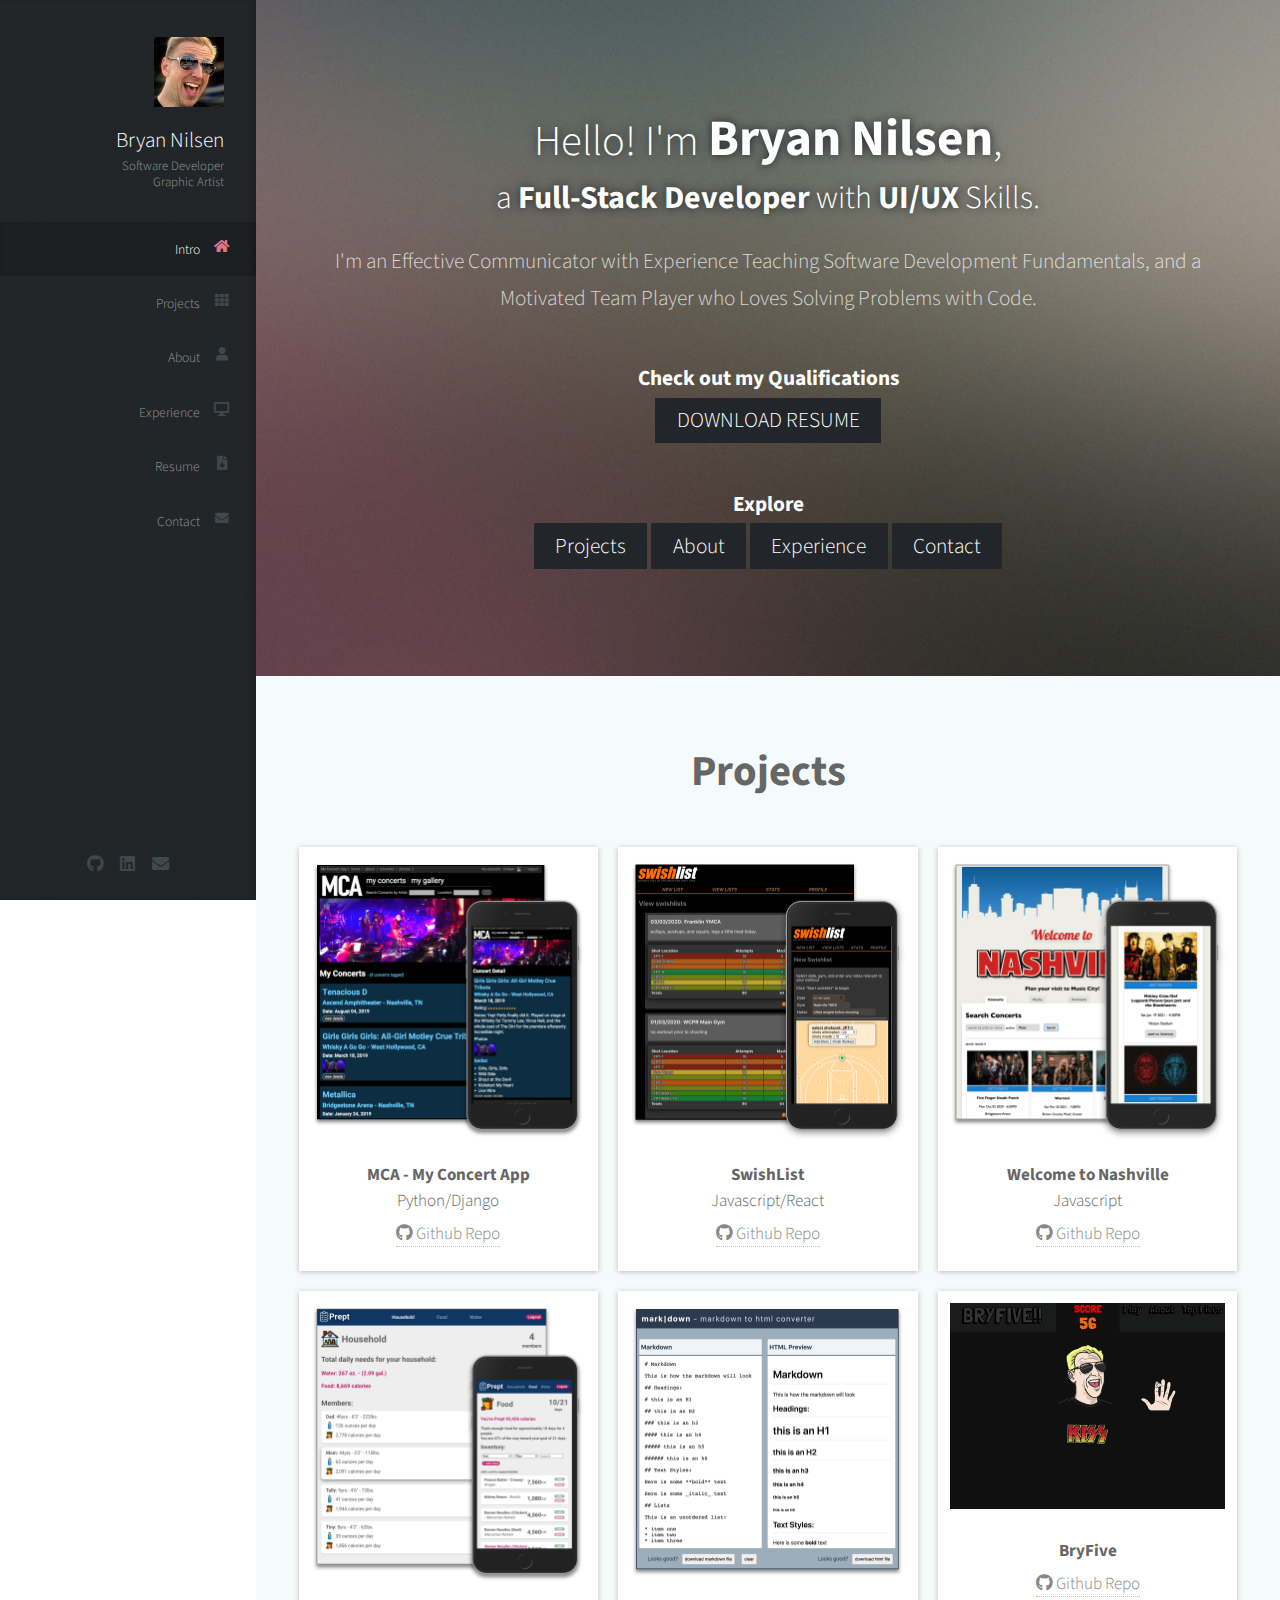
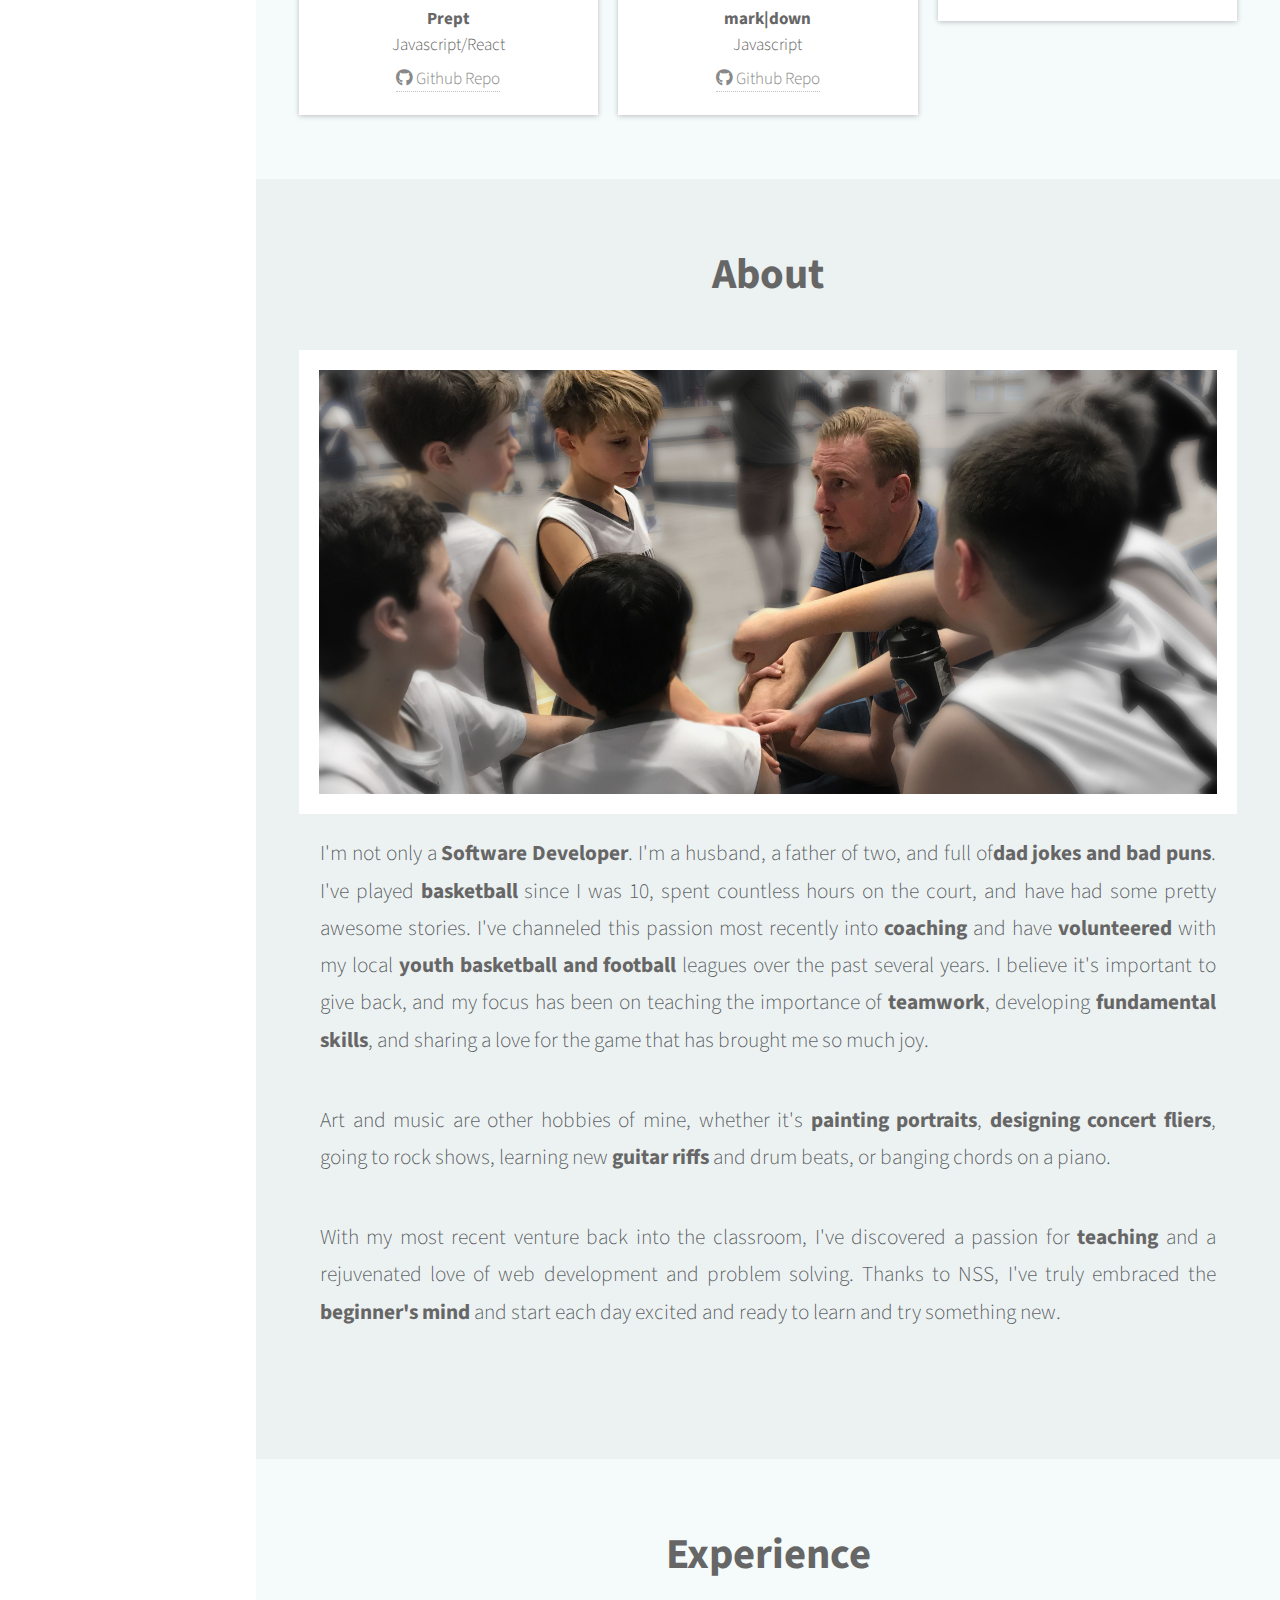
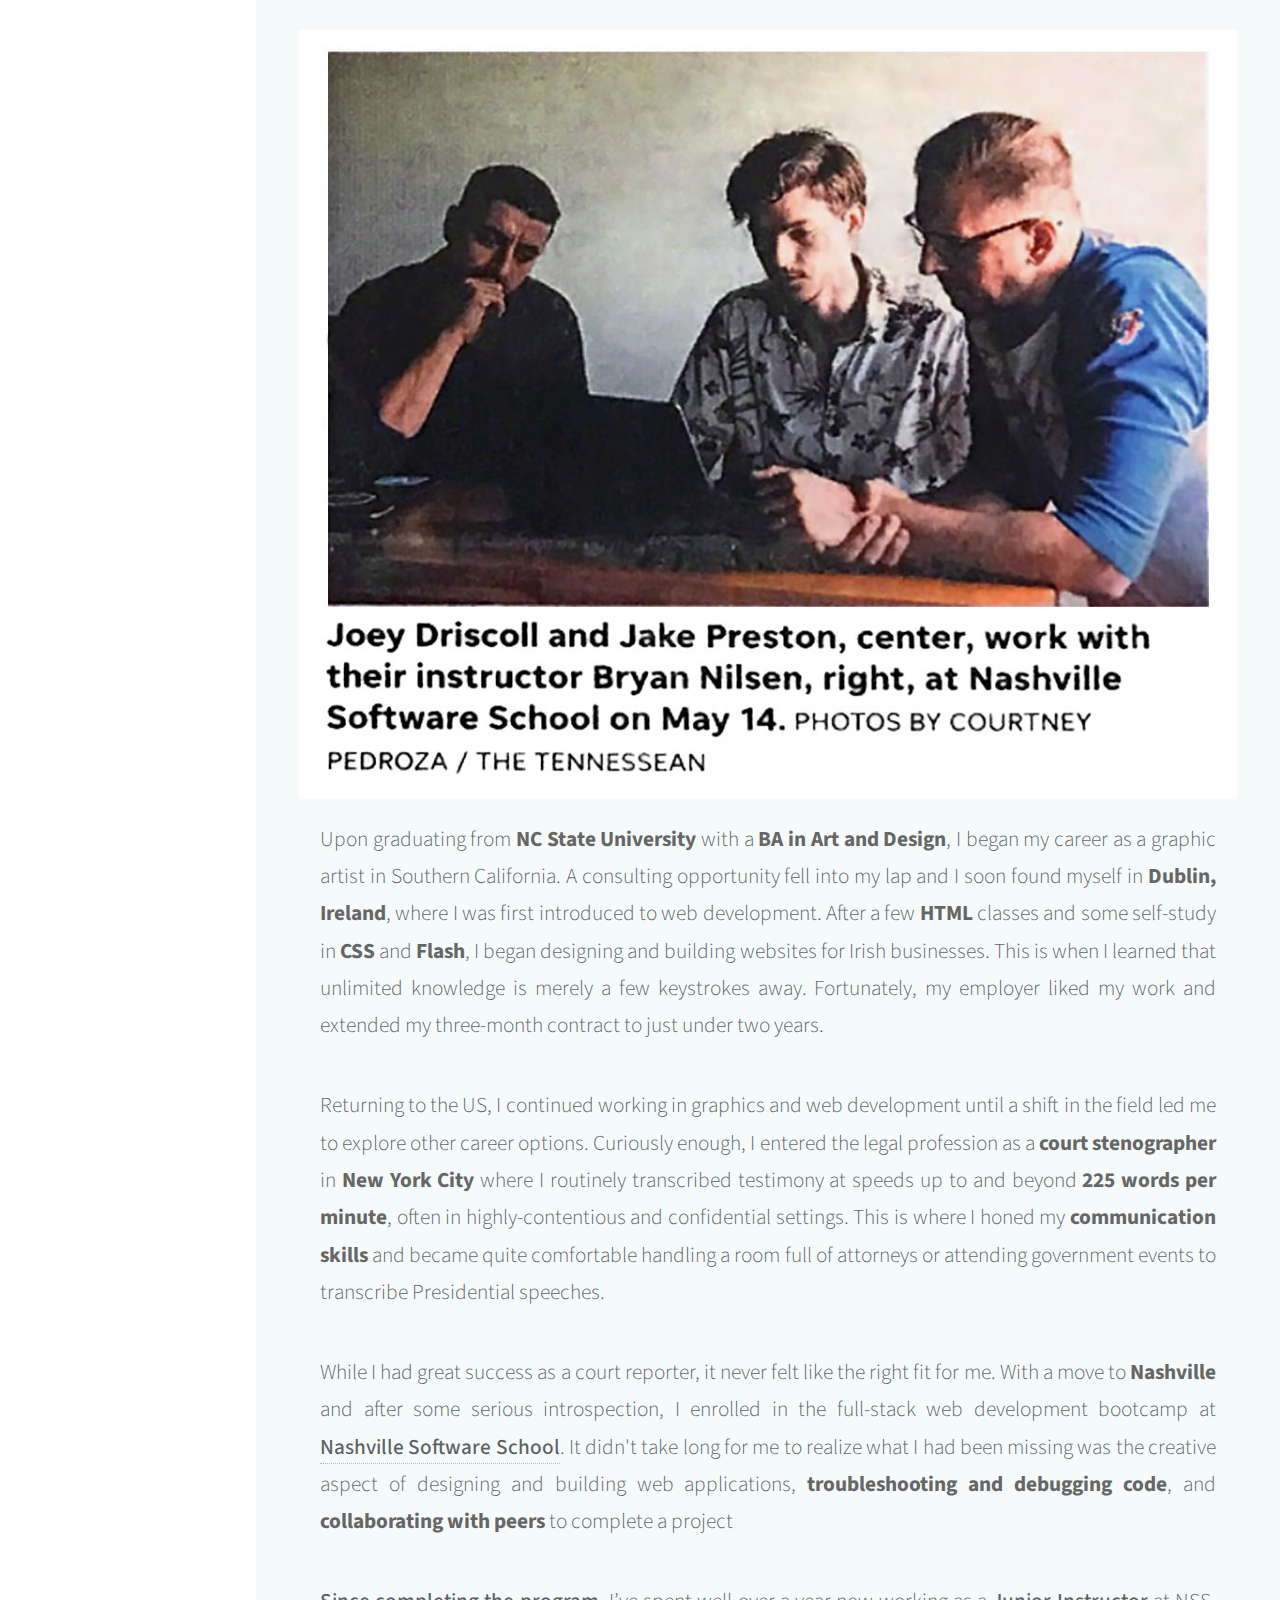
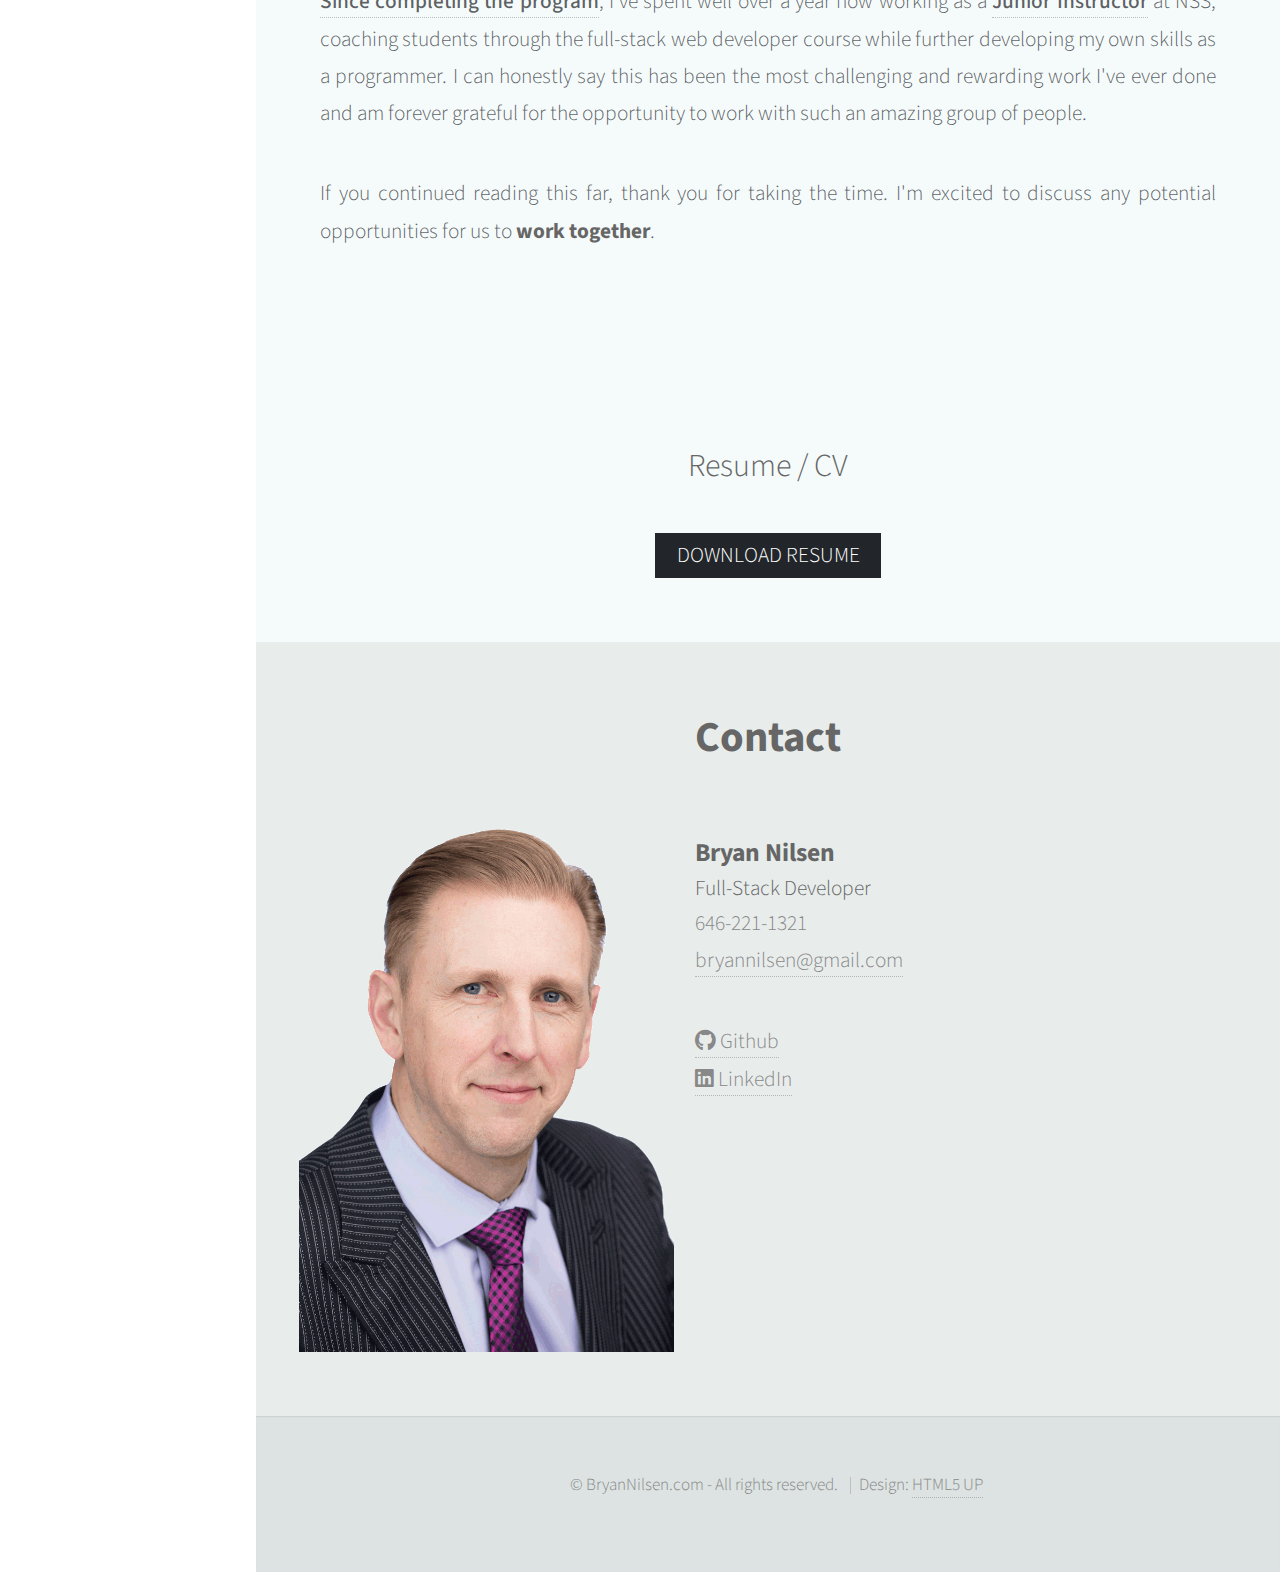
==== index.html @ fa3ce439 "updated resume file" ====
<!DOCTYPE html>
<html>

<head>
	<title>
		Bryan Nilsen - Full-Stack Software Developer with a love of UI/UX, a
		background in art and design, and kickass high-fiver based in Nashville,
		TN
	</title>
	<meta charset="utf-8" />
	<meta name="viewport" content="width=device-width, initial-scale=1, user-scalable=no" />
	<link rel="stylesheet" href="assets/css/main.css" />
</head>

<body class="is-preload">
	<!-- Header -->
	<div id="header">
		<div class="top">
			<!-- Logo -->
			<div id="logo">
				<span class="image avatar70"><img src="./images/bn-avatar.jpg" alt="Bryan Nilsen" /></span>
				<h1 id="title">Bryan Nilsen</h1>
				<p>
					Software Developer <br />
					Graphic Artist
			</div>

			<!-- Nav -->
			<nav id="nav">
				<ul>
					<li>
						<a href="#top" id="top-link"><span class="icon solid fa-home">Intro</span></a>
					</li>
					<li>
						<a href="#portfolio" id="portfolio-link"><span class="icon solid fa-th">Projects</span></a>
					</li>
					<li>
						<a href="#about" id="about-link"><span class="icon solid fa-user">About</span></a>
					</li>
					<li>
						<a href="#experience" id="experience-link"><span class="icon solid fa-desktop">Experience</span></a>
					</li>
					<li>
						<a href="#resume" id="
							resume-link"><span class="icon solid fa-file-download">Resume</span></a>
					</li>
					<li>
						<a href="#contact" id="contact-link"><span class="icon solid fa-envelope">Contact</span></a>
					</li>
				</ul>
			</nav>
		</div>

		<div class="bottom">
			<!-- Social Icons -->
			<ul class="icons">
				<!-- <li>
					<a href="#" rel="noopener noreferrer" target="_blank" class="icon brands fa-twitter"><span class="label">Twitter</span></a>
				</li> -->
				<li>
					<a href="https://github.com/BryanNilsen" rel="noopener noreferrer" target="_blank" class="icon brands fa-github"><span class="label">Github</span></a>
				</li>
				<li>
					<a href="https://www.linkedin.com/in/bryan-nilsen/" rel="noopener noreferrer" target="_blank" class="icon brands fa-linkedin"><span class="label">LinkedIn</span></a>
				</li>
				<li>
					<a href="mailto:hire.bryannilsen.com?subject=Message from BryanNilsen.com" class="icon solid fa-envelope"><span class="label">Email</span></a>
				</li>
			</ul>
		</div>
	</div>

	<!-- Main -->
	<div id="main">
		<!-- Intro -->
		<section id="top" class="one dark cover">
			<div class="container">
				<header>
					<h2>Hello! I'm <span class="name_bold">Bryan Nilsen</span>,</h2>
					<h3>a <strong>Full-Stack Developer</strong> with <strong>UI/UX</strong> Skills.</h3>
					<p>
						I'm an Effective Communicator with Experience Teaching Software Development Fundamentals, and a Motivated Team Player who Loves Solving Problems with Code.
					</p>
				</header>
				<p><strong>Check out my Qualifications</strong><br>
					<a href="images/Bryan_Nilsen_Resume_2020.pdf" target="_blank" rel="noopener noreferrer" class="button scrolly">DOWNLOAD RESUME</a>
				</p>
				<strong>Explore</strong>
				<div>
					<a href="#portfolio" class="button scrolly">Projects</a>
					<a href="#about" class="button scrolly">About</a>
					<a href="#experience" class="button scrolly">Experience</a>
					<a href="#contact" class="button scrolly">Contact</a>
				</div>
			</div>
		</section>

		<!-- Portfolio -->
		<section id="portfolio" class="two">
			<div class="container">
				<header>
					<h2><strong>Projects</strong></h2>
				</header>
				<!-- <p>
					Check out some of my recent projects. <br />
					I'd love to discuss with you about how I designed and built them.
				</p> -->

				<div class="row">
					<div class="col-4 col-12-mobile">
						<article class="item">
							<a href="https://github.com/BryanNilsen/MCA-MyConcertApp" class="image fit"><img src="./images/work-mca-white.jpg" alt="MCA - My Concert App" /></a>
							<header>
								<h3 class="name_bold">MCA - My Concert App</h3>
								<h6>Python/Django</h6>
								<a href="https://github.com/BryanNilsen/MCA-MyConcertApp" rel="noopener noreferrer" target="_blank" class="icon brands fa-github"> Github Repo</a>
							</header>
						</article>
						<article class="item">
							<a href="https://github.com/BryanNilsen/Prept" rel="noopener noreferrer" target="_blank" class="image fit"><img src="./images/work-prept-white.jpg" alt="Prept - Food and Water Prepping App" /></a>
							<header>
								<h3 class="name_bold">Prept</h3>
								<h6>Javascript/React</h6>
								<a href="https://github.com/BryanNilsen/Prept" rel="noopener noreferrer" target="_blank" class="icon brands fa-github"> Github Repo</a>
							</header>
						</article>
					</div>
					<div class="col-4 col-12-mobile">
						<article class="item">
							<a href="https://swishlist-demo.herokuapp.com/" rel="noopener noreferrer" target="_blank" class="image fit"><img src="./images/work-swishlist-white.jpg" alt="SwishList" /></a>
							<header>
								<h3 class="name_bold">SwishList</h3>
								<h6>Javascript/React</h6>
								<a href="https://github.com/BryanNilsen/SWISHLIST-NSS-Capstone" rel="noopener noreferrer" target="_blank" class="icon brands fa-github"> Github
									Repo</a>

							</header>
						</article>
						<article class="item">
							<a href="https://github.com/BryanNilsen/MarkdownConverter" rel="noopener noreferrer" target="_blank" class="image fit"><img src="./images/work-markdown-white.jpg" alt="MarkDown - Markdown to HTML Converter" /></a>
							<header>
								<h3 class="name_bold">mark|down</h3>
								<h6>Javascript</h6>
								<a href="https://github.com/BryanNilsen/MarkdownConverter" rel="noopener noreferrer" target="_blank" class="icon brands fa-github"> Github Repo</a>
							</header>
						</article>
					</div>
					<div class="col-4 col-12-mobile">
						<article class="item">
							<a href="https://github.com/BryanNilsen/Welcome-To-Nashville-Solo" rel="noopener noreferrer" target="_blank" class="image fit"><img src="./images/work-w2nash-white.jpg" alt="Welcome to Nashville" /></a>
							<header>
								<h3 class="name_bold">Welcome to Nashville</h3>
								<h6>Javascript</h6>
								<a href="https://github.com/BryanNilsen/Welcome-To-Nashville-Solo" rel="noopener noreferrer" target="_blank" class="icon brands fa-github"> Github
									Repo</a>
							</header>
						</article>
						<article class="item">
							<a href="https://bryfive.com/" rel="noopener no referrer" target="_blank" class="image fit"><img src="./images/bryfive.gif" alt="BryFive" style="border: 0.6em solid white;" /></a>
							<header>
								<h3 class="name_bold">BryFive</h3>
								<a href="https://github.com/BryanNilsen/BryFive" rel="noopener noreferrer" target="_blank" class="icon brands fa-github"> Github Repo</a>
							</header>
						</article>
					</div>
				</div>
			</div>
		</section>

		<!-- About Me -->
		<section id="about" class="three">
			<div class="container">
				<header>
					<h2><strong>About</strong></h2>
				</header>
				<img src="images/coaching-banner.jpg" class="image fit" alt="Coaching" style="border: 20px solid white" />

				<div class="copy">
					<p>
						I'm not only a <strong>Software Developer</strong>. I'm a husband, a father of two, and full of<strong>dad jokes and bad puns</strong>. I've played <strong>basketball</strong> since I was 10, spent countless hours on the court, and have had some pretty awesome stories. I've channeled this passion most recently into <strong>coaching</strong> and have <strong>volunteered</strong> with my local <strong>youth basketball and football</strong> leagues over the past several years. I believe it's important to give back, and my focus has been on teaching the importance of <strong>teamwork</strong>, developing <strong>fundamental skills</strong>, and sharing a love for the game that has brought me so much joy.
					</p>
					<p>
						Art and music are other hobbies of mine, whether it's <strong>painting portraits</strong>, <strong>designing concert fliers</strong>, going to rock shows, learning new <strong>guitar riffs</strong> and drum beats, or banging chords on a piano.
					</p>
					<p>
						With my most recent venture back into the classroom, I've discovered a passion for <strong>teaching</strong> and a rejuvenated love of web development and problem solving. Thanks to NSS, I've truly embraced the <strong>beginner's mind</strong> and start each day excited and ready to learn and try something new.
					</p>
				</div>
			</div>
		</section>

		<!-- Experience -->
		<section id="experience" class="two">
			<div class="container">
				<header>
					<h2><strong>Experience</strong></h2>
				</header>
				<img src="images/nss-tennessean-cover.jpg" class="image fit" alt="Teaching at NSS" />
				<div class="copy">
					<p>
						Upon graduating from <strong>NC State University</strong> with a <strong>BA in Art and Design</strong>, I began my career as a graphic artist in Southern California. A consulting opportunity fell into my lap and I soon found myself in <strong>Dublin, Ireland</strong>, where I was first introduced to web development. After a few <strong>HTML</strong> classes and some self-study in <strong>CSS</strong> and <strong>Flash</strong>, I began designing and building websites for Irish businesses. This is when I learned that unlimited knowledge is merely a few keystrokes away. Fortunately, my employer liked my work and extended my three-month contract to just under two years.
					</p>
					<p>
						Returning to the US, I continued working in graphics and web development until a shift in the field led me to explore other career options. Curiously enough, I entered the legal profession as a <strong>court stenographer</strong> in <strong>New York City</strong> where I routinely transcribed testimony at speeds up to and beyond <strong>225 words per minute</strong>, often in highly-contentious and confidential settings. This is where I honed my <strong>communication skills</strong> and became quite comfortable handling a room full of attorneys or attending government events to transcribe Presidential speeches.
					</p>
					<p>
						While I had great success as a court reporter, it never felt like the right fit for me. With a move to <strong>Nashville</strong> and after some serious introspection, I enrolled in the full-stack web development bootcamp at <a class="f-500" href="http://nashvillesoftwareschool.com/" rel="noopener noreferrer">Nashville Software School</a>. It didn't take long for me to realize what I had been missing was the creative aspect of designing and building web applications, <strong>troubleshooting and debugging code</strong>, and <strong>collaborating with peers</strong> to complete a project</p>
					<p>
						<a class="f-500" href="https://learn.nashvillesoftwareschool.com/blog/2019/05/09/court-reporter-transitions-back-to-web-development" rel="noopener noreferrer">Since completing the program</a>, I’ve spent well over a year now working as a <a class="f-500" href="https://www.stevebrownlee.com/junior-instructors-the-untold-story/" rel="noopener noreferrer">Junior Instructor</a> at NSS, coaching students through the full-stack web developer course while further developing my own skills as a programmer. I can honestly say this has been the most challenging and rewarding work I've ever done and am forever grateful for the opportunity to work with such an amazing group of people.
					</p>
					<p>
						If you continued reading this far, thank you for taking the time. I'm excited to discuss any potential opportunities for us to <strong>work together</strong>.
					</p>
				</div>
		</section>


		<!-- Resume -->
		<section id="resume" class="two">
			<div class="container">
				<header>
					<h3>Resume / CV</h3>
				</header>
				<a href="images/Bryan-Nilsen-Software-Developer.pdf" target="_blank" rel="noopener noreferrer" class="button scrolly">DOWNLOAD RESUME</a>
		</section>


		<!-- Contact -->
		<section id="contact" class="four">
			<div class="container">
				<header>
					<h2><strong>Contact</strong></h2>
				</header>
				<div class="contact_parent">
					<div class="contact_image">
						<img src="images/BNilsen-headshot.gif" class="image fit" alt="Teaching at NSS" />
					</div>
					<div class="contact_details">
						<h1 class="name_bold">Bryan Nilsen</h1>
						<h1>Full-Stack Developer</h1>
						<p>
							646-221-1321
							<br />
							<a href="mailto:hire.bryannilsen.com?subject=Message from BryanNilsen.com"> bryannilsen@gmail.com</a>
						<p>
							<a href="https://github.com/BryanNilsen" class="icon brands fa-github"><span class="label">Github</span> Github</a>
							<br />
							<a href="https://www.linkedin.com/in/bryan-nilsen/" class="icon brands fa-linkedin" rel="noopener noreferrer" target="_blank"><span class="label">LinkedIn</span> LinkedIn</a>
						</p>
						</p>
					</div>
				</div>
				<!-- BEGIN CONTACT FORM - using FORMSPREE -->
				<!-- <h3>Drop Me a Line</h3>
				<form method="POST" action="https://formspree.io/xqkyyvdd">
					<div class="row">
						<div class="col-6 col-12-mobile">
							<input type="text" name="name" placeholder="Name" />
						</div>
						<div class="col-6 col-12-mobile">
							<input type="email" name="_replyto" placeholder="Email" />
						</div>
						<div class="col-12">
							<textarea name="message" placeholder="Message"></textarea>
						</div>
						<div class="col-12">
							<input type="submit" value="Send Message" />
						</div>
					</div>
				</form> -->
				<!-- END CONTACT FORM -->

			</div>
		</section>
	</div>


	<!-- Footer -->
	<div id="footer">
		<!-- Copyright -->
		<ul class="copyright">
			<li>&copy; BryanNilsen.com - All rights reserved.</li>
			<li>Design: <a href="http://html5up.net">HTML5 UP</a></li>
		</ul>
	</div>

	<!-- Scripts -->
	<script src="assets/js/jquery.min.js"></script>
	<script src="assets/js/jquery.scrolly.min.js"></script>
	<script src="assets/js/jquery.scrollex.min.js"></script>
	<script src="assets/js/browser.min.js"></script>
	<script src="assets/js/breakpoints.min.js"></script>
	<script src="assets/js/util.js"></script>
	<script src="assets/js/main.js"></script>
</body>

</html>
---- assets/css/main.css ----
@import url("fontawesome-all.min.css");
@import url("https://fonts.googleapis.com/css?family=Source+Sans+Pro:300,300italic,400,600");

/*
	Prologue by HTML5 UP
	html5up.net | @ajlkn
	Free for personal and commercial use under the CCA 3.0 license (html5up.net/license)
*/

html,
body,
div,
span,
applet,
object,
iframe,
h1,
h2,
h3,
h4,
h5,
h6,
p,
blockquote,
pre,
a,
abbr,
acronym,
address,
big,
cite,
code,
del,
dfn,
em,
img,
ins,
kbd,
q,
s,
samp,
small,
strike,
strong,
sub,
sup,
tt,
var,
b,
u,
i,
center,
dl,
dt,
dd,
ol,
ul,
li,
fieldset,
form,
label,
legend,
table,
caption,
tbody,
tfoot,
thead,
tr,
th,
td,
article,
aside,
canvas,
details,
embed,
figure,
figcaption,
footer,
header,
hgroup,
menu,
nav,
output,
ruby,
section,
summary,
time,
mark,
audio,
video {
  margin: 0;
  padding: 0;
  border: 0;
  font-size: 100%;
  font: inherit;
  vertical-align: baseline;
}

article,
aside,
details,
figcaption,
figure,
footer,
header,
hgroup,
menu,
nav,
section {
  display: block;
}

body {
  line-height: 1;
}

ol,
ul {
  list-style: none;
}

blockquote,
q {
  quotes: none;
}

blockquote:before,
blockquote:after,
q:before,
q:after {
  content: "";
  content: none;
}

table {
  border-collapse: collapse;
  border-spacing: 0;
}

body {
  -webkit-text-size-adjust: none;
}

mark {
  background-color: transparent;
  color: inherit;
}

input::-moz-focus-inner {
  border: 0;
  padding: 0;
}

input,
select,
textarea {
  -moz-appearance: none;
  -webkit-appearance: none;
  -ms-appearance: none;
  appearance: none;
}

/* Basic */

html {
  box-sizing: border-box;
}

*,
*:before,
*:after {
  box-sizing: inherit;
}

body {
  background: #fff;
  font-family: "Source Sans Pro", sans-serif;
  font-size: 19pt;
  font-weight: 300;
  line-height: 1.75em;
  color: #888;
}

body.is-preload *,
body.is-preload *:before,
body.is-preload *:after {
  -moz-animation: none !important;
  -webkit-animation: none !important;
  -ms-animation: none !important;
  animation: none !important;
  -moz-transition: none !important;
  -webkit-transition: none !important;
  -ms-transition: none !important;
  transition: none !important;
}

input,
textarea,
select {
  font-family: "Source Sans Pro", sans-serif;
  font-size: 19pt;
  font-weight: 300;
  line-height: 1.75em;
  color: #888;
}

.name_bold {
  font-weight: bold;
  font-size: larger;
}

.contact_parent {
  width: 100%;
  display: flex;
}
.contact_details {
  text-align: left;
  width: 60%;
  padding: 1em;
}
.contact_image {
  width: 40%;
}

h1,
h2,
h3,
h4,
h5,
h6 {
  /* font-weight: 600; */
  color: #666;
  line-height: 1.5em;
}

h1 a,
h2 a,
h3 a,
h4 a,
h5 a,
h6 a {
  color: inherit;
  text-decoration: none;
}

h1 a strong,
h2 a strong,
h3 a strong,
h4 a strong,
h5 a strong,
h6 a strong {
  color: #333;
}

h2 {
  font-size: 2em;
  /* letter-spacing: -1px; */
}

h2.alt {
  color: #888;
}

h2.alt strong {
  color: #666;
}

h3 {
  font-size: 1.5em;
}

header {
  margin: 0 0 2em 0;
}

header > p {
  margin: 1em 0 0 0;
}

footer {
  margin: 2em 0 0 0;
}

strong,
b {
  font-weight: bold;
  color: #666;
}

em,
i {
  font-style: italic;
}

a {
  text-decoration: none;
  color: inherit;
  border-bottom: dotted 1px rgba(128, 128, 128, 0.5);
  -moz-transition: color 0.35s ease-in-out,
    border-bottom-color 0.35s ease-in-out;
  -webkit-transition: color 0.35s ease-in-out,
    border-bottom-color 0.35s ease-in-out;
  -ms-transition: color 0.35s ease-in-out, border-bottom-color 0.35s ease-in-out;
  transition: color 0.35s ease-in-out, border-bottom-color 0.35s ease-in-out;
  outline: 0;
}

a:hover {
  color: #e27689;
  border-bottom-color: rgba(255, 255, 255, 0);
}

sub {
  position: relative;
  top: 0.5em;
  font-size: 0.8em;
}

sup {
  position: relative;
  top: -0.5em;
  font-size: 0.8em;
}

hr {
  border: 0;
  border-top: solid 1px #ddd;
}

blockquote {
  border-left: solid 0.5em #ddd;
  padding: 1em 0 1em 2em;
  font-style: italic;
}

p,
ul,
ol,
dl,
table {
  margin-bottom: 2em;
}

br.clear {
  clear: both;
}

/* Container */

.container {
  margin: 0 auto;
  max-width: 100%;
  width: 1400px;
}

@media screen and (min-width: 961px) and (max-width: 1880px) {
  .container {
    width: 1200px;
  }
}

@media screen and (min-width: 961px) and (max-width: 1620px) {
  .container {
    width: 960px;
  }
}

@media screen and (min-width: 961px) and (max-width: 1320px) {
  .container {
    width: 100%;
  }
}

@media screen and (max-width: 960px) {
  .container {
    width: 100%;
  }
}

@media screen and (max-width: 736px) {
  .container {
    width: 100%;
  }
}

/* Row */

.row {
  display: flex;
  flex-wrap: wrap;
  box-sizing: border-box;
  align-items: stretch;
}

.row > * {
  box-sizing: border-box;
}

.row.gtr-uniform > * > :last-child {
  margin-bottom: 0;
}

.row.aln-left {
  justify-content: flex-start;
}

.row.aln-center {
  justify-content: center;
}

.row.aln-right {
  justify-content: flex-end;
}

.row.aln-top {
  align-items: flex-start;
}

.row.aln-middle {
  align-items: center;
}

.row.aln-bottom {
  align-items: flex-end;
}

.row > .imp {
  order: -1;
}

.row > .col-1 {
  width: 8.33333%;
}

.row > .off-1 {
  margin-left: 8.33333%;
}

.row > .col-2 {
  width: 16.66667%;
}

.row > .off-2 {
  margin-left: 16.66667%;
}

.row > .col-3 {
  width: 25%;
}

.row > .off-3 {
  margin-left: 25%;
}

.row > .col-4 {
  width: 33.33333%;
}

.row > .off-4 {
  margin-left: 33.33333%;
}

.row > .col-5 {
  width: 41.66667%;
}

.row > .off-5 {
  margin-left: 41.66667%;
}

.row > .col-6 {
  width: 50%;
}

.row > .off-6 {
  margin-left: 50%;
}

.row > .col-7 {
  width: 58.33333%;
}

.row > .off-7 {
  margin-left: 58.33333%;
}

.row > .col-8 {
  width: 66.66667%;
}

.row > .off-8 {
  margin-left: 66.66667%;
}

.row > .col-9 {
  width: 75%;
}

.row > .off-9 {
  margin-left: 75%;
}

.row > .col-10 {
  width: 83.33333%;
}

.row > .off-10 {
  margin-left: 83.33333%;
}

.row > .col-11 {
  width: 91.66667%;
}

.row > .off-11 {
  margin-left: 91.66667%;
}

.row > .col-12 {
  width: 100%;
}

.row > .off-12 {
  margin-left: 100%;
}

.row.gtr-0 {
  margin-top: 0px;
  margin-left: 0px;
}

.row.gtr-0 > * {
  padding: 0px 0 0 0px;
}

.row.gtr-0.gtr-uniform {
  margin-top: 0px;
}

.row.gtr-0.gtr-uniform > * {
  padding-top: 0px;
}

.row.gtr-25 {
  margin-top: -10px;
  margin-left: -10px;
}

.row.gtr-25 > * {
  padding: 10px 0 0 10px;
}

.row.gtr-25.gtr-uniform {
  margin-top: -10px;
}

.row.gtr-25.gtr-uniform > * {
  padding-top: 10px;
}

.row.gtr-50 {
  margin-top: -20px;
  margin-left: -20px;
}

.row.gtr-50 > * {
  padding: 20px 0 0 20px;
}

.row.gtr-50.gtr-uniform {
  margin-top: -20px;
}

.row.gtr-50.gtr-uniform > * {
  padding-top: 20px;
}

.row {
  margin-top: -40px;
  margin-left: -40px;
}

.row > * {
  padding: 40px 0 0 40px;
}

.row.gtr-uniform {
  margin-top: -40px;
}

.row.gtr-uniform > * {
  padding-top: 40px;
}

.row.gtr-150 {
  margin-top: -60px;
  margin-left: -60px;
}

.row.gtr-150 > * {
  padding: 60px 0 0 60px;
}

.row.gtr-150.gtr-uniform {
  margin-top: -60px;
}

.row.gtr-150.gtr-uniform > * {
  padding-top: 60px;
}

.row.gtr-200 {
  margin-top: -80px;
  margin-left: -80px;
}

.row.gtr-200 > * {
  padding: 80px 0 0 80px;
}

.row.gtr-200.gtr-uniform {
  margin-top: -80px;
}

.row.gtr-200.gtr-uniform > * {
  padding-top: 80px;
}

@media screen and (min-width: 961px) and (max-width: 1880px) {
  .row {
    display: flex;
    flex-wrap: wrap;
    box-sizing: border-box;
    align-items: stretch;
  }

  .row > * {
    box-sizing: border-box;
  }

  .row.gtr-uniform > * > :last-child {
    margin-bottom: 0;
  }

  .row.aln-left {
    justify-content: flex-start;
  }

  .row.aln-center {
    justify-content: center;
  }

  .row.aln-right {
    justify-content: flex-end;
  }

  .row.aln-top {
    align-items: flex-start;
  }

  .row.aln-middle {
    align-items: center;
  }

  .row.aln-bottom {
    align-items: flex-end;
  }

  .row > .imp-wide {
    order: -1;
  }

  .row > .col-1-wide {
    width: 8.33333%;
  }

  .row > .off-1-wide {
    margin-left: 8.33333%;
  }

  .row > .col-2-wide {
    width: 16.66667%;
  }

  .row > .off-2-wide {
    margin-left: 16.66667%;
  }

  .row > .col-3-wide {
    width: 25%;
  }

  .row > .off-3-wide {
    margin-left: 25%;
  }

  .row > .col-4-wide {
    width: 33.33333%;
  }

  .row > .off-4-wide {
    margin-left: 33.33333%;
  }

  .row > .col-5-wide {
    width: 41.66667%;
  }

  .row > .off-5-wide {
    margin-left: 41.66667%;
  }

  .row > .col-6-wide {
    width: 50%;
  }

  .row > .off-6-wide {
    margin-left: 50%;
  }

  .row > .col-7-wide {
    width: 58.33333%;
  }

  .row > .off-7-wide {
    margin-left: 58.33333%;
  }

  .row > .col-8-wide {
    width: 66.66667%;
  }

  .row > .off-8-wide {
    margin-left: 66.66667%;
  }

  .row > .col-9-wide {
    width: 75%;
  }

  .row > .off-9-wide {
    margin-left: 75%;
  }

  .row > .col-10-wide {
    width: 83.33333%;
  }

  .row > .off-10-wide {
    margin-left: 83.33333%;
  }

  .row > .col-11-wide {
    width: 91.66667%;
  }

  .row > .off-11-wide {
    margin-left: 91.66667%;
  }

  .row > .col-12-wide {
    width: 100%;
  }

  .row > .off-12-wide {
    margin-left: 100%;
  }

  .row.gtr-0 {
    margin-top: 0px;
    margin-left: 0px;
  }

  .row.gtr-0 > * {
    padding: 0px 0 0 0px;
  }

  .row.gtr-0.gtr-uniform {
    margin-top: 0px;
  }

  .row.gtr-0.gtr-uniform > * {
    padding-top: 0px;
  }

  .row.gtr-25 {
    margin-top: -10px;
    margin-left: -10px;
  }

  .row.gtr-25 > * {
    padding: 10px 0 0 10px;
  }

  .row.gtr-25.gtr-uniform {
    margin-top: -10px;
  }

  .row.gtr-25.gtr-uniform > * {
    padding-top: 10px;
  }

  .row.gtr-50 {
    margin-top: -20px;
    margin-left: -20px;
  }

  .row.gtr-50 > * {
    padding: 20px 0 0 20px;
  }

  .row.gtr-50.gtr-uniform {
    margin-top: -20px;
  }

  .row.gtr-50.gtr-uniform > * {
    padding-top: 20px;
  }

  .row {
    margin-top: -40px;
    margin-left: -40px;
  }

  .row > * {
    padding: 40px 0 0 40px;
  }

  .row.gtr-uniform {
    margin-top: -40px;
  }

  .row.gtr-uniform > * {
    padding-top: 40px;
  }

  .row.gtr-150 {
    margin-top: -60px;
    margin-left: -60px;
  }

  .row.gtr-150 > * {
    padding: 60px 0 0 60px;
  }

  .row.gtr-150.gtr-uniform {
    margin-top: -60px;
  }

  .row.gtr-150.gtr-uniform > * {
    padding-top: 60px;
  }

  .row.gtr-200 {
    margin-top: -80px;
    margin-left: -80px;
  }

  .row.gtr-200 > * {
    padding: 80px 0 0 80px;
  }

  .row.gtr-200.gtr-uniform {
    margin-top: -80px;
  }

  .row.gtr-200.gtr-uniform > * {
    padding-top: 80px;
  }
}

@media screen and (min-width: 961px) and (max-width: 1620px) {
  .row {
    display: flex;
    flex-wrap: wrap;
    box-sizing: border-box;
    align-items: stretch;
  }

  .row > * {
    box-sizing: border-box;
  }

  .row.gtr-uniform > * > :last-child {
    margin-bottom: 0;
  }

  .row.aln-left {
    justify-content: flex-start;
  }

  .row.aln-center {
    justify-content: center;
  }

  .row.aln-right {
    justify-content: flex-end;
  }

  .row.aln-top {
    align-items: flex-start;
  }

  .row.aln-middle {
    align-items: center;
  }

  .row.aln-bottom {
    align-items: flex-end;
  }

  .row > .imp-normal {
    order: -1;
  }

  .row > .col-1-normal {
    width: 8.33333%;
  }

  .row > .off-1-normal {
    margin-left: 8.33333%;
  }

  .row > .col-2-normal {
    width: 16.66667%;
  }

  .row > .off-2-normal {
    margin-left: 16.66667%;
  }

  .row > .col-3-normal {
    width: 25%;
  }

  .row > .off-3-normal {
    margin-left: 25%;
  }

  .row > .col-4-normal {
    width: 33.33333%;
  }

  .row > .off-4-normal {
    margin-left: 33.33333%;
  }

  .row > .col-5-normal {
    width: 41.66667%;
  }

  .row > .off-5-normal {
    margin-left: 41.66667%;
  }

  .row > .col-6-normal {
    width: 50%;
  }

  .row > .off-6-normal {
    margin-left: 50%;
  }

  .row > .col-7-normal {
    width: 58.33333%;
  }

  .row > .off-7-normal {
    margin-left: 58.33333%;
  }

  .row > .col-8-normal {
    width: 66.66667%;
  }

  .row > .off-8-normal {
    margin-left: 66.66667%;
  }

  .row > .col-9-normal {
    width: 75%;
  }

  .row > .off-9-normal {
    margin-left: 75%;
  }

  .row > .col-10-normal {
    width: 83.33333%;
  }

  .row > .off-10-normal {
    margin-left: 83.33333%;
  }

  .row > .col-11-normal {
    width: 91.66667%;
  }

  .row > .off-11-normal {
    margin-left: 91.66667%;
  }

  .row > .col-12-normal {
    width: 100%;
  }

  .row > .off-12-normal {
    margin-left: 100%;
  }

  .row.gtr-0 {
    margin-top: 0px;
    margin-left: 0px;
  }

  .row.gtr-0 > * {
    padding: 0px 0 0 0px;
  }

  .row.gtr-0.gtr-uniform {
    margin-top: 0px;
  }

  .row.gtr-0.gtr-uniform > * {
    padding-top: 0px;
  }

  .row.gtr-25 {
    margin-top: -10px;
    margin-left: -10px;
  }

  .row.gtr-25 > * {
    padding: 10px 0 0 10px;
  }

  .row.gtr-25.gtr-uniform {
    margin-top: -10px;
  }

  .row.gtr-25.gtr-uniform > * {
    padding-top: 10px;
  }

  .row.gtr-50 {
    margin-top: -20px;
    margin-left: -20px;
  }

  .row.gtr-50 > * {
    padding: 20px 0 0 20px;
  }

  .row.gtr-50.gtr-uniform {
    margin-top: -20px;
  }

  .row.gtr-50.gtr-uniform > * {
    padding-top: 20px;
  }

  .row {
    margin-top: -40px;
    margin-left: -40px;
  }

  .row > * {
    padding: 40px 0 0 40px;
  }

  .row.gtr-uniform {
    margin-top: -40px;
  }

  .row.gtr-uniform > * {
    padding-top: 40px;
  }

  .row.gtr-150 {
    margin-top: -60px;
    margin-left: -60px;
  }

  .row.gtr-150 > * {
    padding: 60px 0 0 60px;
  }

  .row.gtr-150.gtr-uniform {
    margin-top: -60px;
  }

  .row.gtr-150.gtr-uniform > * {
    padding-top: 60px;
  }

  .row.gtr-200 {
    margin-top: -80px;
    margin-left: -80px;
  }

  .row.gtr-200 > * {
    padding: 80px 0 0 80px;
  }

  .row.gtr-200.gtr-uniform {
    margin-top: -80px;
  }

  .row.gtr-200.gtr-uniform > * {
    padding-top: 80px;
  }
}

@media screen and (min-width: 961px) and (max-width: 1320px) {
  .row {
    display: flex;
    flex-wrap: wrap;
    box-sizing: border-box;
    align-items: stretch;
  }

  .row > * {
    box-sizing: border-box;
  }

  .row.gtr-uniform > * > :last-child {
    margin-bottom: 0;
  }

  .row.aln-left {
    justify-content: flex-start;
  }

  .row.aln-center {
    justify-content: center;
  }

  .row.aln-right {
    justify-content: flex-end;
  }

  .row.aln-top {
    align-items: flex-start;
  }

  .row.aln-middle {
    align-items: center;
  }

  .row.aln-bottom {
    align-items: flex-end;
  }

  .row > .imp-narrow {
    order: -1;
  }

  .row > .col-1-narrow {
    width: 8.33333%;
  }

  .row > .off-1-narrow {
    margin-left: 8.33333%;
  }

  .row > .col-2-narrow {
    width: 16.66667%;
  }

  .row > .off-2-narrow {
    margin-left: 16.66667%;
  }

  .row > .col-3-narrow {
    width: 25%;
  }

  .row > .off-3-narrow {
    margin-left: 25%;
  }

  .row > .col-4-narrow {
    width: 33.33333%;
  }

  .row > .off-4-narrow {
    margin-left: 33.33333%;
  }

  .row > .col-5-narrow {
    width: 41.66667%;
  }

  .row > .off-5-narrow {
    margin-left: 41.66667%;
  }

  .row > .col-6-narrow {
    width: 50%;
  }

  .row > .off-6-narrow {
    margin-left: 50%;
  }

  .row > .col-7-narrow {
    width: 58.33333%;
  }

  .row > .off-7-narrow {
    margin-left: 58.33333%;
  }

  .row > .col-8-narrow {
    width: 66.66667%;
  }

  .row > .off-8-narrow {
    margin-left: 66.66667%;
  }

  .row > .col-9-narrow {
    width: 75%;
  }

  .row > .off-9-narrow {
    margin-left: 75%;
  }

  .row > .col-10-narrow {
    width: 83.33333%;
  }

  .row > .off-10-narrow {
    margin-left: 83.33333%;
  }

  .row > .col-11-narrow {
    width: 91.66667%;
  }

  .row > .off-11-narrow {
    margin-left: 91.66667%;
  }

  .row > .col-12-narrow {
    width: 100%;
  }

  .row > .off-12-narrow {
    margin-left: 100%;
  }

  .row.gtr-0 {
    margin-top: 0px;
    margin-left: 0px;
  }

  .row.gtr-0 > * {
    padding: 0px 0 0 0px;
  }

  .row.gtr-0.gtr-uniform {
    margin-top: 0px;
  }

  .row.gtr-0.gtr-uniform > * {
    padding-top: 0px;
  }

  .row.gtr-25 {
    margin-top: -5px;
    margin-left: -5px;
  }

  .row.gtr-25 > * {
    padding: 5px 0 0 5px;
  }

  .row.gtr-25.gtr-uniform {
    margin-top: -5px;
  }

  .row.gtr-25.gtr-uniform > * {
    padding-top: 5px;
  }

  .row.gtr-50 {
    margin-top: -10px;
    margin-left: -10px;
  }

  .row.gtr-50 > * {
    padding: 10px 0 0 10px;
  }

  .row.gtr-50.gtr-uniform {
    margin-top: -10px;
  }

  .row.gtr-50.gtr-uniform > * {
    padding-top: 10px;
  }

  .row {
    margin-top: -20px;
    margin-left: -20px;
  }

  .row > * {
    padding: 20px 0 0 20px;
  }

  .row.gtr-uniform {
    margin-top: -20px;
  }

  .row.gtr-uniform > * {
    padding-top: 20px;
  }

  .row.gtr-150 {
    margin-top: -30px;
    margin-left: -30px;
  }

  .row.gtr-150 > * {
    padding: 30px 0 0 30px;
  }

  .row.gtr-150.gtr-uniform {
    margin-top: -30px;
  }

  .row.gtr-150.gtr-uniform > * {
    padding-top: 30px;
  }

  .row.gtr-200 {
    margin-top: -40px;
    margin-left: -40px;
  }

  .row.gtr-200 > * {
    padding: 40px 0 0 40px;
  }

  .row.gtr-200.gtr-uniform {
    margin-top: -40px;
  }

  .row.gtr-200.gtr-uniform > * {
    padding-top: 40px;
  }
}

@media screen and (max-width: 960px) {
  .row {
    display: flex;
    flex-wrap: wrap;
    box-sizing: border-box;
    align-items: stretch;
  }

  .row > * {
    box-sizing: border-box;
  }

  .row.gtr-uniform > * > :last-child {
    margin-bottom: 0;
  }

  .row.aln-left {
    justify-content: flex-start;
  }

  .row.aln-center {
    justify-content: center;
  }

  .row.aln-right {
    justify-content: flex-end;
  }

  .row.aln-top {
    align-items: flex-start;
  }

  .row.aln-middle {
    align-items: center;
  }

  .row.aln-bottom {
    align-items: flex-end;
  }

  .row > .imp-narrower {
    order: -1;
  }

  .row > .col-1-narrower {
    width: 8.33333%;
  }

  .row > .off-1-narrower {
    margin-left: 8.33333%;
  }

  .row > .col-2-narrower {
    width: 16.66667%;
  }

  .row > .off-2-narrower {
    margin-left: 16.66667%;
  }

  .row > .col-3-narrower {
    width: 25%;
  }

  .row > .off-3-narrower {
    margin-left: 25%;
  }

  .row > .col-4-narrower {
    width: 33.33333%;
  }

  .row > .off-4-narrower {
    margin-left: 33.33333%;
  }

  .row > .col-5-narrower {
    width: 41.66667%;
  }

  .row > .off-5-narrower {
    margin-left: 41.66667%;
  }

  .row > .col-6-narrower {
    width: 50%;
  }

  .row > .off-6-narrower {
    margin-left: 50%;
  }

  .row > .col-7-narrower {
    width: 58.33333%;
  }

  .row > .off-7-narrower {
    margin-left: 58.33333%;
  }

  .row > .col-8-narrower {
    width: 66.66667%;
  }

  .row > .off-8-narrower {
    margin-left: 66.66667%;
  }

  .row > .col-9-narrower {
    width: 75%;
  }

  .row > .off-9-narrower {
    margin-left: 75%;
  }

  .row > .col-10-narrower {
    width: 83.33333%;
  }

  .row > .off-10-narrower {
    margin-left: 83.33333%;
  }

  .row > .col-11-narrower {
    width: 91.66667%;
  }

  .row > .off-11-narrower {
    margin-left: 91.66667%;
  }

  .row > .col-12-narrower {
    width: 100%;
  }

  .row > .off-12-narrower {
    margin-left: 100%;
  }

  .row.gtr-0 {
    margin-top: 0px;
    margin-left: 0px;
  }

  .row.gtr-0 > * {
    padding: 0px 0 0 0px;
  }

  .row.gtr-0.gtr-uniform {
    margin-top: 0px;
  }

  .row.gtr-0.gtr-uniform > * {
    padding-top: 0px;
  }

  .row.gtr-25 {
    margin-top: -5px;
    margin-left: -5px;
  }

  .row.gtr-25 > * {
    padding: 5px 0 0 5px;
  }

  .row.gtr-25.gtr-uniform {
    margin-top: -5px;
  }

  .row.gtr-25.gtr-uniform > * {
    padding-top: 5px;
  }

  .row.gtr-50 {
    margin-top: -10px;
    margin-left: -10px;
  }

  .row.gtr-50 > * {
    padding: 10px 0 0 10px;
  }

  .row.gtr-50.gtr-uniform {
    margin-top: -10px;
  }

  .row.gtr-50.gtr-uniform > * {
    padding-top: 10px;
  }

  .row {
    margin-top: -20px;
    margin-left: -20px;
  }

  .row > * {
    padding: 20px 0 0 20px;
  }

  .row.gtr-uniform {
    margin-top: -20px;
  }

  .row.gtr-uniform > * {
    padding-top: 20px;
  }

  .row.gtr-150 {
    margin-top: -30px;
    margin-left: -30px;
  }

  .row.gtr-150 > * {
    padding: 30px 0 0 30px;
  }

  .row.gtr-150.gtr-uniform {
    margin-top: -30px;
  }

  .row.gtr-150.gtr-uniform > * {
    padding-top: 30px;
  }

  .row.gtr-200 {
    margin-top: -40px;
    margin-left: -40px;
  }

  .row.gtr-200 > * {
    padding: 40px 0 0 40px;
  }

  .row.gtr-200.gtr-uniform {
    margin-top: -40px;
  }

  .row.gtr-200.gtr-uniform > * {
    padding-top: 40px;
  }
}

@media screen and (max-width: 736px) {
  .row {
    display: flex;
    flex-wrap: wrap;
    box-sizing: border-box;
    align-items: stretch;
  }

  .row > * {
    box-sizing: border-box;
  }

  .row.gtr-uniform > * > :last-child {
    margin-bottom: 0;
  }

  .row.aln-left {
    justify-content: flex-start;
  }

  .row.aln-center {
    justify-content: center;
  }

  .row.aln-right {
    justify-content: flex-end;
  }

  .row.aln-top {
    align-items: flex-start;
  }

  .row.aln-middle {
    align-items: center;
  }

  .row.aln-bottom {
    align-items: flex-end;
  }

  .row > .imp-mobile {
    order: -1;
  }

  .row > .col-1-mobile {
    width: 8.33333%;
  }

  .row > .off-1-mobile {
    margin-left: 8.33333%;
  }

  .row > .col-2-mobile {
    width: 16.66667%;
  }

  .row > .off-2-mobile {
    margin-left: 16.66667%;
  }

  .row > .col-3-mobile {
    width: 25%;
  }

  .row > .off-3-mobile {
    margin-left: 25%;
  }

  .row > .col-4-mobile {
    width: 33.33333%;
  }

  .row > .off-4-mobile {
    margin-left: 33.33333%;
  }

  .row > .col-5-mobile {
    width: 41.66667%;
  }

  .row > .off-5-mobile {
    margin-left: 41.66667%;
  }

  .row > .col-6-mobile {
    width: 50%;
  }

  .row > .off-6-mobile {
    margin-left: 50%;
  }

  .row > .col-7-mobile {
    width: 58.33333%;
  }

  .row > .off-7-mobile {
    margin-left: 58.33333%;
  }

  .row > .col-8-mobile {
    width: 66.66667%;
  }

  .row > .off-8-mobile {
    margin-left: 66.66667%;
  }

  .row > .col-9-mobile {
    width: 75%;
  }

  .row > .off-9-mobile {
    margin-left: 75%;
  }

  .row > .col-10-mobile {
    width: 83.33333%;
  }

  .row > .off-10-mobile {
    margin-left: 83.33333%;
  }

  .row > .col-11-mobile {
    width: 91.66667%;
  }

  .row > .off-11-mobile {
    margin-left: 91.66667%;
  }

  .row > .col-12-mobile {
    width: 100%;
  }

  .row > .off-12-mobile {
    margin-left: 100%;
  }

  .row.gtr-0 {
    margin-top: 0px;
    margin-left: 0px;
  }

  .row.gtr-0 > * {
    padding: 0px 0 0 0px;
  }

  .row.gtr-0.gtr-uniform {
    margin-top: 0px;
  }

  .row.gtr-0.gtr-uniform > * {
    padding-top: 0px;
  }

  .row.gtr-25 {
    margin-top: -5px;
    margin-left: -5px;
  }

  .row.gtr-25 > * {
    padding: 5px 0 0 5px;
  }

  .row.gtr-25.gtr-uniform {
    margin-top: -5px;
  }

  .row.gtr-25.gtr-uniform > * {
    padding-top: 5px;
  }

  .row.gtr-50 {
    margin-top: -10px;
    margin-left: -10px;
  }

  .row.gtr-50 > * {
    padding: 10px 0 0 10px;
  }

  .row.gtr-50.gtr-uniform {
    margin-top: -10px;
  }

  .row.gtr-50.gtr-uniform > * {
    padding-top: 10px;
  }

  .row {
    margin-top: -20px;
    margin-left: -20px;
  }

  .row > * {
    padding: 20px 0 0 20px;
  }

  .row.gtr-uniform {
    margin-top: -20px;
  }

  .row.gtr-uniform > * {
    padding-top: 20px;
  }

  .row.gtr-150 {
    margin-top: -30px;
    margin-left: -30px;
  }

  .row.gtr-150 > * {
    padding: 30px 0 0 30px;
  }

  .row.gtr-150.gtr-uniform {
    margin-top: -30px;
  }

  .row.gtr-150.gtr-uniform > * {
    padding-top: 30px;
  }

  .row.gtr-200 {
    margin-top: -40px;
    margin-left: -40px;
  }

  .row.gtr-200 > * {
    padding: 40px 0 0 40px;
  }

  .row.gtr-200.gtr-uniform {
    margin-top: -40px;
  }

  .row.gtr-200.gtr-uniform > * {
    padding-top: 40px;
  }
}

@media screen and (min-width: 600px) and (max-width: 960px) {
  /* ! adjusted for two columns */
  /* .row > .col-4 {
    width: 49%;
  } */

  /* .row > .col-4:last-child {
    width: 100%;
    display: flex;
    flex-direction: row;
    background-color: blue;
  }

  .row > .col-4:last-child > article {
    width: 48%;
    margin-right: 20px;
  } */
}

@media screen and (max-width: 455px) {
  .button {
    padding: 0 0.4em 0 0.4em;
    font-size: 0.9rem;
  }
}

/* Text Copy */
.copy {
  text-align: justify;
  padding: 1em;
  color: #22262aba;
  font-weight: 300;
}

.copy .f-500 {
  font-weight: 500;
}

/* Sections/Article */

section,
article {
  margin-bottom: 3em;
}

section > :last-child,
section > .container,
section:last-child,
article > :last-child,
article > .container,
article:last-child {
  margin-bottom: 0;
}

.row > section,
.row > article {
  margin-bottom: 0;
}

/* Image */

.image {
  display: inline-block;
  border: 0;
}

.image img {
  display: block;
  width: 100%;
}

.image.avatar48 {
  width: 48px;
  height: 48px;
  background: #f00;
}

.image.avatar48 img {
  width: 48px;
  height: 48px;
}
.image.avatar70 {
  width: 70px;
  height: 70px;
  background: #f00;
}

.image.avatar70 img {
  width: 70px;
  height: 70px;
}

.image.fit {
  display: block;
  width: 100%;
}

.image.featured {
  display: block;
  width: 100%;
  margin: 0 0 2em 0;
}

.image.left {
  float: left;
  margin: 0 2em 2em 0;
}

.image.centered {
  display: block;
  margin: 0 0 2em 0;
}

.image.centered img {
  margin: 0 auto;
  width: auto;
}

/* List */

ul {
  list-style: disc;
  padding-left: 1em;
}

ul li {
  padding-left: 0.5em;
}

ol {
  list-style: decimal;
  padding-left: 1.25em;
}

ol li {
  padding-left: 0.25em;
}

/* Icons */

ul.icons {
  cursor: default;
  list-style: none;
  padding-left: 0;
}

ul.icons li {
  display: inline-block;
  padding-left: 0;
}

ul.icons a {
  display: inline-block;
  width: 2em;
  height: 2em;
  line-height: 2em;
  text-align: center;
  border: 0;
}

/* Form */

form label {
  display: block;
  text-align: left;
  margin-bottom: 0.5em;
}

form input[type="text"],
form input[type="email"],
form input[type="password"],
form select,
form textarea {
  position: relative;
  -webkit-appearance: none;
  display: block;
  border: 0;
  outline: 0;
  background: #fff;
  background: rgba(255, 255, 255, 0.75);
  width: 100%;
  border-radius: 0.35em;
  padding: 0.75em 1em 0.75em 1em;
  box-shadow: inset 0 0.1em 0.1em 0 rgba(0, 0, 0, 0.05);
  border: solid 1px rgba(0, 0, 0, 0.15);
  -moz-transition: all 0.35s ease-in-out;
  -webkit-transition: all 0.35s ease-in-out;
  -ms-transition: all 0.35s ease-in-out;
  transition: all 0.35s ease-in-out;
}

form input[type="text"]:focus,
form input[type="email"]:focus,
form input[type="password"]:focus,
form select:focus,
form textarea:focus {
  box-shadow: 0 0 2px 1px #8ebebc;
  background: #fff;
}

form input[type="text"],
form input[type="email"],
form input[type="password"],
form select {
  line-height: 1.25em;
}

form textarea {
  min-height: 14em;
}

form ::-webkit-input-placeholder {
  color: #555 !important;
}

form :-moz-placeholder {
  color: #555 !important;
}

form ::-moz-placeholder {
  color: #555 !important;
}

form :-ms-input-placeholder {
  color: #555 !important;
}

form ::-moz-focus-inner {
  border: 0;
}

/* Table */

table {
  width: 100%;
  text-align: left;
}

table tbody tr:nth-child(2n + 2) {
  background: #f4f4f4;
}

table td {
  padding: 0.5em 1em 0.5em 1em;
}

table th {
  text-align: left;
  padding: 0.5em 1em 0.5em 1em;
  color: #fff;
  background: #222729 url("images/overlay.png");
}

table thead {
  background: #444;
  color: #fff;
}

table tfoot {
  background: #eee;
}

/* Button */

input[type="button"],
input[type="submit"],
input[type="reset"],
button,
.button {
  position: relative;
  display: inline-block;
  /* border-radius: 0.35em; */
  color: #fff !important;
  text-decoration: none;
  /* padding: 0.75em 2.5em 0.75em 2.5em; */
  /* background-color: #8ebebc; */
  padding: 0.2em 1em 0.2em 1em;
  background-color: #22262a;
  border: 0;
  cursor: pointer;
  /* background-image: -moz-linear-gradient(
      top,
      rgba(0, 0, 0, 0),
      rgba(0, 0, 0, 0.15)
    ),
    url("images/overlay.png");
  background-image: -webkit-linear-gradient(
      top,
      rgba(0, 0, 0, 0),
      rgba(0, 0, 0, 0.15)
    ),
    url("images/overlay.png");
  background-image: -ms-linear-gradient(
      top,
      rgba(0, 0, 0, 0),
      rgba(0, 0, 0, 0.15)
    ),
    url("images/overlay.png");
  background-image: linear-gradient(top, rgba(0, 0, 0, 0), rgba(0, 0, 0, 0.15)),
    url("images/overlay.png"); */
  -moz-transition: background-color 0.25s ease-in-out;
  -webkit-transition: background-color 0.25s ease-in-out;
  -ms-transition: background-color 0.25s ease-in-out;
  transition: background-color 0.25s ease-in-out;
}

input[type="button"]:hover,
input[type="submit"]:hover,
input[type="reset"]:hover,
button:hover,
.button:hover {
  background-color: #9ececc;
}

input[type="button"]:active,
input[type="submit"]:active,
input[type="reset"]:active,
button:active,
.button:active {
  background-color: #7eaeac;
}

/* Item */

.item {
  /* box-shadow: 0 0.05em 0.15em 0 rgba(0, 0, 0, 0.05); */
  box-shadow: 0 0.05em 0.25em 0 rgba(0, 0, 0, 0.24);
  margin-bottom: 40px;
}

.item header {
  background: #fff;
  margin: 0;
  padding: 1em 0 1em 0;
  font-size: 0.8em;
}

.item header h3 {
  font-size: 1em;
}

/* Icons */

.icon {
  text-decoration: none;
  text-decoration: none;
}

.icon:before {
  -moz-osx-font-smoothing: grayscale;
  -webkit-font-smoothing: antialiased;
  display: inline-block;
  font-style: normal;
  font-variant: normal;
  text-rendering: auto;
  line-height: 1;
  text-transform: none !important;
  font-family: "Font Awesome 5 Free";
  font-weight: 400;
}

.icon:before {
  line-height: inherit;
}

.icon > .label {
  display: none;
}

.icon.solid:before {
  font-weight: 900;
}

.icon.brands:before {
  font-family: "Font Awesome 5 Brands";
}

/* Header */

#header {
  display: -moz-flex;
  display: -webkit-flex;
  display: -ms-flex;
  display: flex;
  -moz-flex-direction: column;
  -webkit-flex-direction: column;
  -ms-flex-direction: column;
  flex-direction: column;
  -moz-justify-content: space-between;
  -webkit-justify-content: space-between;
  -ms-justify-content: space-between;
  justify-content: space-between;
  background: #222629 url("images/overlay.png");
  box-shadow: inset -0.25em 0 0.25em 0 rgba(0, 0, 0, 0.1);
  color: #fff;
  height: 100%;
  left: 0;
  overflow-y: auto;
  position: fixed;
  text-align: right;
  top: 0;
  width: 375px;
}

#header .top {
  -moz-flex-grow: 1;
  -webkit-flex-grow: 1;
  -ms-flex-grow: 1;
  flex-grow: 1;
}

#header .bottom {
  -moz-flex-shrink: 0;
  -webkit-flex-shrink: 0;
  -ms-flex-shrink: 0;
  flex-shrink: 0;
  padding: 1.5em 0 0.75em 0;
}

#header .bottom > :last-child {
  margin-bottom: 0;
}

#header .icons {
  font-size: 0.8em;
  text-align: center;
}

#header .icons a {
  color: #41484c;
  -moz-transition: color 0.35s ease-in-out;
  -webkit-transition: color 0.35s ease-in-out;
  -ms-transition: color 0.35s ease-in-out;
  transition: color 0.35s ease-in-out;
}

#header .icons a:hover {
  color: #fff;
}

#logo {
  position: relative;
  margin: 1.75em 1.5em 1.5em 1.5em;
  min-height: 48px;
  cursor: default;
}

#logo h1 {
  position: relative;
  color: #fff;
  font-weight: 300;
  font-size: 1em;
  line-height: 1em;
}

#logo p {
  position: relative;
  display: block;
  font-size: 0.6em;
  color: rgba(255, 255, 255, 0.5);
  line-height: 1.25em;
  margin: 0.5em 0 0 0;
}

#logo .image {
  position: absolute;
  left: 0;
  top: 0;
}

#nav ul {
  list-style: none;
  padding-left: 0;
  margin-bottom: 0;
}

#nav ul li {
  padding-left: 0;
}

#nav ul li a {
  display: block;
  padding: 0.5em 1.5em 0.5em 1.5em;
  color: rgba(255, 255, 255, 0.5);
  text-decoration: none;
  outline: 0;
  border: 0;
  -moz-transition: none;
  -webkit-transition: none;
  -ms-transition: none;
  transition: none;
}

#nav ul li a span {
  position: relative;
  display: block;
  font-size: 0.8em;
}

#nav ul li a span:before {
  position: absolute;
  left: 0;
  color: #41484c;
  text-align: center;
  width: 1.25em;
  line-height: 1.75em;
}

#nav ul li a.active {
  background: rgba(0, 0, 0, 0.15);
  box-shadow: inset 0 0 0.25em 0 rgba(0, 0, 0, 0.125);
  color: #fff;
}

#nav ul li a.active span:before {
  color: #e27689;
}

/* Footer */

#footer {
  margin-left: 375px;
  text-align: center;
  background-color: #dce3e2;
  padding: 3em 0 4em 0;
  box-shadow: inset 0 1px 0 0 rgba(0, 0, 0, 0.05),
    inset 0 0.1em 0.1em 0 rgba(0, 0, 0, 0.025);
  font-size: 0.8em;
}

#footer .copyright {
  cursor: default;
  margin: 0;
}

#footer .copyright li {
  display: inline-block;
  line-height: 1em;
  border-left: solid 1px rgba(128, 128, 128, 0.35);
  padding: 0 0 0 0.5em;
  margin: 0 0 0 0.5em;
}

#footer .copyright li:first-child {
  border-left: 0;
  padding-left: 0;
  margin-left: 0;
}

/* Main */

#main {
  margin-left: 375px;
}

#main > section {
  margin: 0;
  overflow: hidden;
  padding: 4em 0;
  /* box-shadow: inset 0 1px 0 0 rgba(0, 0, 0, 0.05),
    inset 0 0.1em 0.1em 0 rgba(0, 0, 0, 0.025); */
  text-align: center;
  /* background-image: url("images/overlay.png"); */
}

#main > section.dark {
  color: #ddd;
  color: rgba(255, 255, 255, 0.75);
}

#main > section.dark h2,
#main > section.dark h3,
#main > section.dark h4,
#main > section.dark h5,
#main > section.dark h6 {
  color: white;
  text-shadow: 0px 0px 10px #22262a;
}

#main > section.dark strong {
  color: #fff;
  border-color: inherit;
}

#main > section.dark a {
  color: #fff;
  border-color: inherit;
}

#main > section.dark a:hover {
  border-bottom-color: rgba(255, 255, 255, 0);
}

#main > section.cover {
  padding: 10em 0;
  background-size: cover;
  background-position: center center;
}

#main > section.one {
  background-color: #81918e;
  background-image: url("../../images/banner.jpg");
}

#main > section.two {
  background-color: #f5fafa;
}

#main > section.three {
  background-color: #ecf1f1;
}

#main > section.four {
  background-color: #e8edec;
}

/* Wide */

@media screen and (min-width: 961px) and (max-width: 1880px) {
  /* Basic */

  body,
  input,
  textarea,
  select {
    font-size: 17pt;
  }

  /* Header */

  #header {
    width: 300px;
  }

  /* Footer */

  #footer {
    margin-left: 300px;
  }

  /* Main */

  #main {
    margin-left: 300px;
  }
}

/* Normal */

@media screen and (min-width: 961px) and (max-width: 1620px) {
  /* Main */

  #main > section {
    padding: 3em 0;
  }

  #main section.cover {
    padding: 5em 0;
  }
}

/* Narrow */

@media screen and (min-width: 961px) and (max-width: 1320px) {
  /* Basic */

  body,
  input,
  textarea,
  select {
    font-size: 16pt;
  }

  .container {
    padding: 0 2em 0 2em;
  }

  /* Icons */

  ul.icons li a {
    width: 1.75em;
  }

  /* Item */

  .item {
    margin-bottom: 20px;
  }

  /* Header */

  #header {
    width: 20%;
  }

  #logo .image {
    position: relative;
    margin: 0 0 0.5em 0;
  }

  #nav ul li a {
    font-size: 0.8em;
    padding-top: 0.5em;
    padding-bottom: 0.5em;
  }

  #nav ul li a span {
    padding-right: 2.25em;
  }

  #nav ul li a span:before {
    left: 100%;
    margin-left: -1.25em;
    line-height: 2.25em;
  }

  /* Footer */

  #footer {
    margin-left: 20%;
  }

  /* Main */

  #main {
    margin-left: 20%;
  }
}

/* Narrower */

#headerToggle {
  display: none;
}

@media screen and (max-width: 960px) {
  /* Basic */

  html,
  body {
    overflow-x: hidden;
  }

  body,
  input,
  textarea,
  select {
    font-size: 16pt;
  }

  header br {
    display: none;
  }

  .container {
    padding: 0 2em 0 2em;
  }

  /* Item */

  .item {
    margin-bottom: 15px;
  }

  /* Icons */

  ul.icons a {
    width: 1.75em;
    font-size: 1.25em;
  }

  /* Header */

  #header {
    -moz-backface-visibility: hidden;
    -webkit-backface-visibility: hidden;
    -ms-backface-visibility: hidden;
    backface-visibility: hidden;
    -moz-transform: translateX(-275px);
    -webkit-transform: translateX(-275px);
    -ms-transform: translateX(-275px);
    transform: translateX(-275px);
    -moz-transition: -moz-transform 0.5s ease;
    -webkit-transition: -webkit-transform 0.5s ease;
    -ms-transition: -ms-transform 0.5s ease;
    transition: transform 0.5s ease;
    -webkit-overflow-scrolling: touch;
    display: block;
    height: 100%;
    left: 0;
    overflow-y: auto;
    position: fixed;
    top: 0;
    width: 275px;
    z-index: 10002;
    width: 275px;
    background: #222729 url("images/overlay.png");
    box-shadow: inset -0.25em 0 0.25em 0 rgba(0, 0, 0, 0.125);
  }

  #header .top {
    position: relative;
  }

  #header .bottom {
    border-top: solid 1px rgba(255, 255, 255, 0.05);
    box-shadow: 0 -1px 0 0 rgba(0, 0, 0, 0.15);
    padding-top: 2em;
    margin-top: 2em;
    position: relative;
  }

  #logo {
    margin: 1.5em 1.25em 1.25em 1.25em;
  }

  #nav ul li a {
    padding: 0.5em 1.25em 0.5em 1.25em;
  }

  #headerToggle {
    -moz-backface-visibility: hidden;
    -webkit-backface-visibility: hidden;
    -ms-backface-visibility: hidden;
    backface-visibility: hidden;
    -moz-transition: -moz-transform 0.5s ease;
    -webkit-transition: -webkit-transform 0.5s ease;
    -ms-transition: -ms-transform 0.5s ease;
    transition: transform 0.5s ease;
    display: block;
    height: 2.25em;
    left: 0;
    position: fixed;
    top: 0;
    width: 3.25em;
    z-index: 10001;
  }

  #headerToggle .toggle {
    text-decoration: none;
    position: absolute;
    left: 0;
    top: 0;
    width: 100%;
    height: 100%;
    outline: 0;
    border: 0;
  }

  #headerToggle .toggle:before {
    -moz-osx-font-smoothing: grayscale;
    -webkit-font-smoothing: antialiased;
    display: inline-block;
    font-style: normal;
    font-variant: normal;
    text-rendering: auto;
    line-height: 1;
    text-transform: none !important;
    font-family: "Font Awesome 5 Free";
    font-weight: 900;
  }

  #headerToggle .toggle:before {
    text-decoration: none;
    content: "\f0c9";
    color: #fff;
    font-size: 18px;
    background: rgba(128, 136, 144, 0.5);
    border-radius: 0.35em;
    text-align: center;
    position: absolute;
    left: 0.5em;
    top: 0.5em;
    display: block;
    width: 3.25em;
    height: 2.25em;
    line-height: 2.25em;
  }

  body.header-visible #main {
    -moz-transform: translateX(275px);
    -webkit-transform: translateX(275px);
    -ms-transform: translateX(275px);
    transform: translateX(275px);
  }

  body.header-visible #headerToggle {
    -moz-transform: translateX(275px);
    -webkit-transform: translateX(275px);
    -ms-transform: translateX(275px);
    transform: translateX(275px);
  }

  body.header-visible #header {
    -moz-transform: translateX(0);
    -webkit-transform: translateX(0);
    -ms-transform: translateX(0);
    transform: translateX(0);
  }

  /* Footer */

  #footer {
    margin-left: 0;
  }

  /* Main */

  #main {
    -moz-backface-visibility: hidden;
    -webkit-backface-visibility: hidden;
    -ms-backface-visibility: hidden;
    backface-visibility: hidden;
    -moz-transition: -moz-transform 0.5s ease;
    -webkit-transition: -webkit-transform 0.5s ease;
    -ms-transition: -ms-transform 0.5s ease;
    transition: transform 0.5s ease;
    padding-bottom: 1px;
    margin-left: 0;
  }

  #main > section {
    padding: 3em 0;
  }

  #main section.cover {
    padding: 4em 0;
  }
}

/* Mobile */

@media screen and (max-width: 736px) {
  /* Basic */

  body,
  input,
  textarea,
  select {
    font-size: 14pt;
  }

  h2 {
    font-size: 1.5em;
    /* letter-spacing: 0; */
    font-weight: 300;
  }

  .container {
    padding: 0 15px 0 15px;
  }

  /* List */

  ul.icons a {
    width: 2em;
    font-size: 1.25em;
  }

  /* Main */

  #main > section {
    padding: 2em 0;
  }

  #main section.cover {
    padding: 4em 0em;
  }

  #main section.cover header {
    padding: 0 1em;
  }

  /* Footer */

  #footer .copyright li {
    display: block;
    line-height: 1.25em;
    border: 0;
    padding: 0;
    margin: 1em 0 0 0;
  }

  #footer .copyright li:first-child {
    margin-top: 0;
  }
}
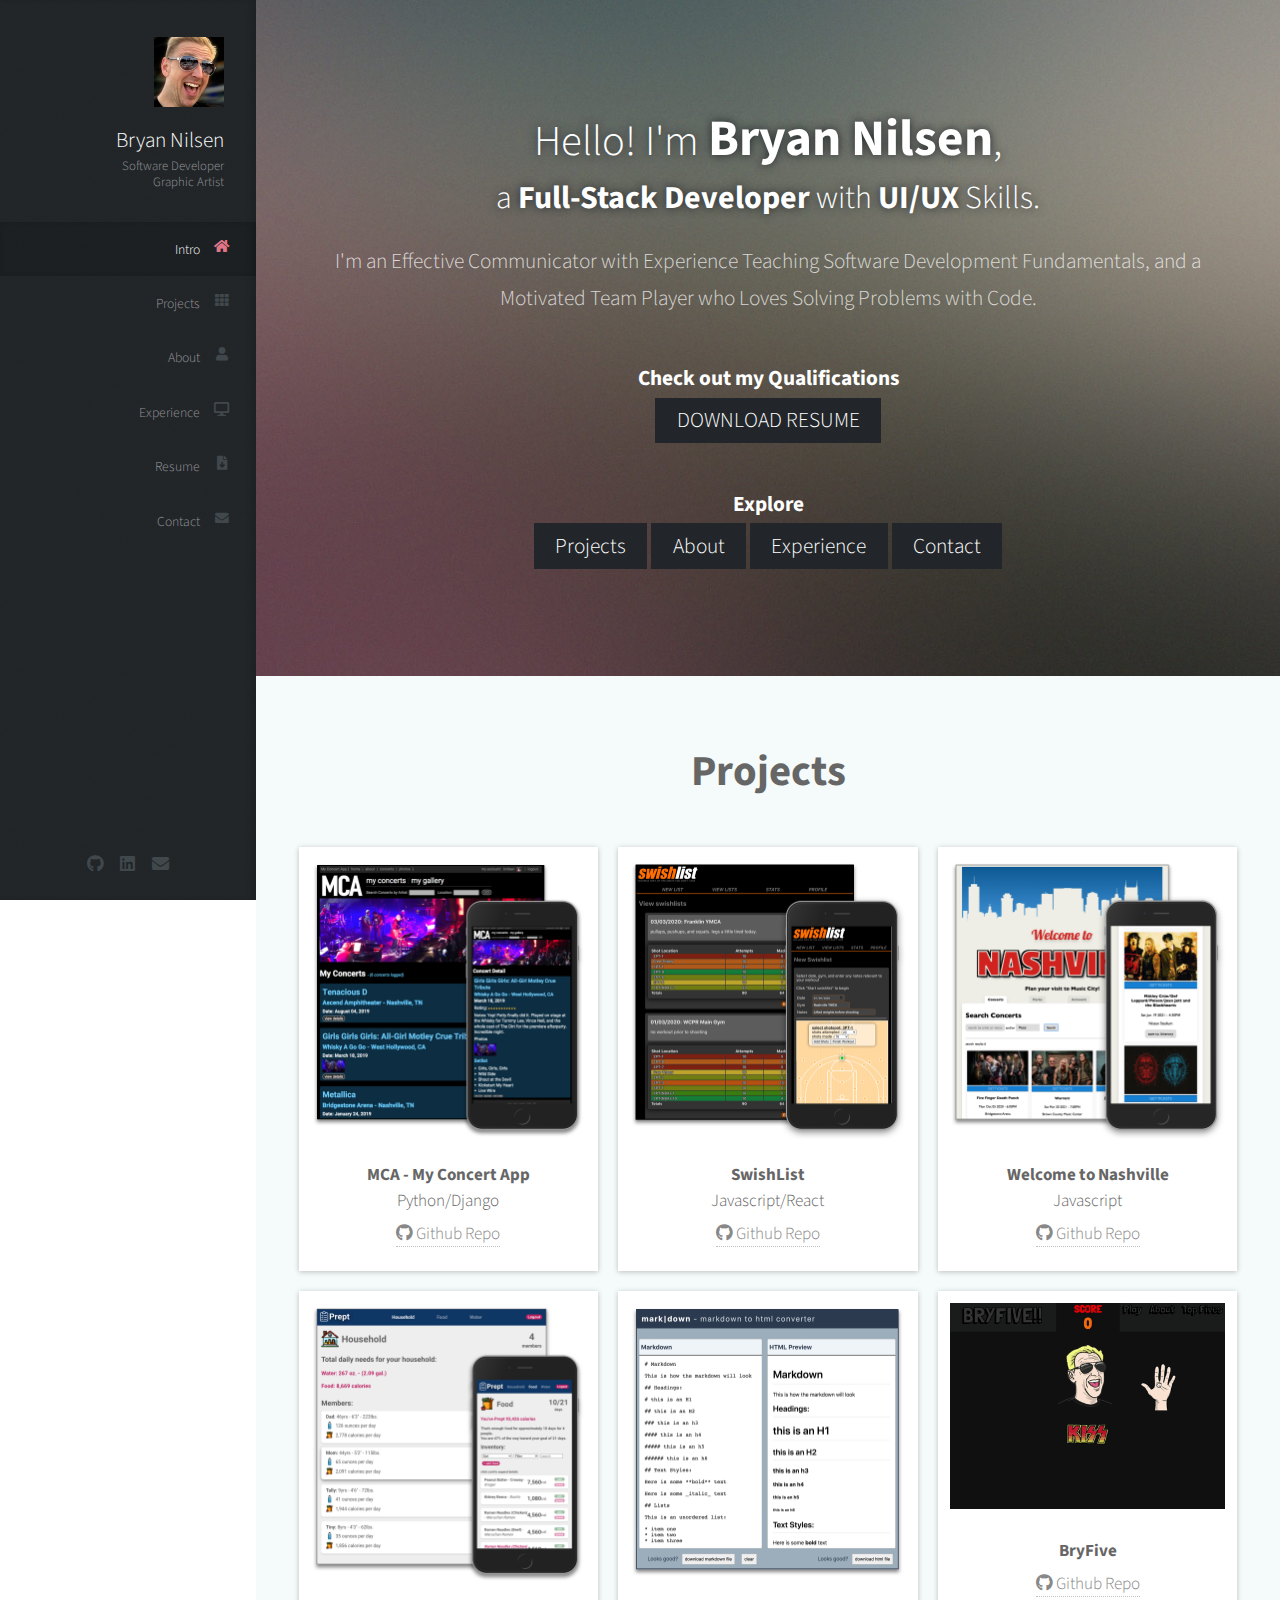
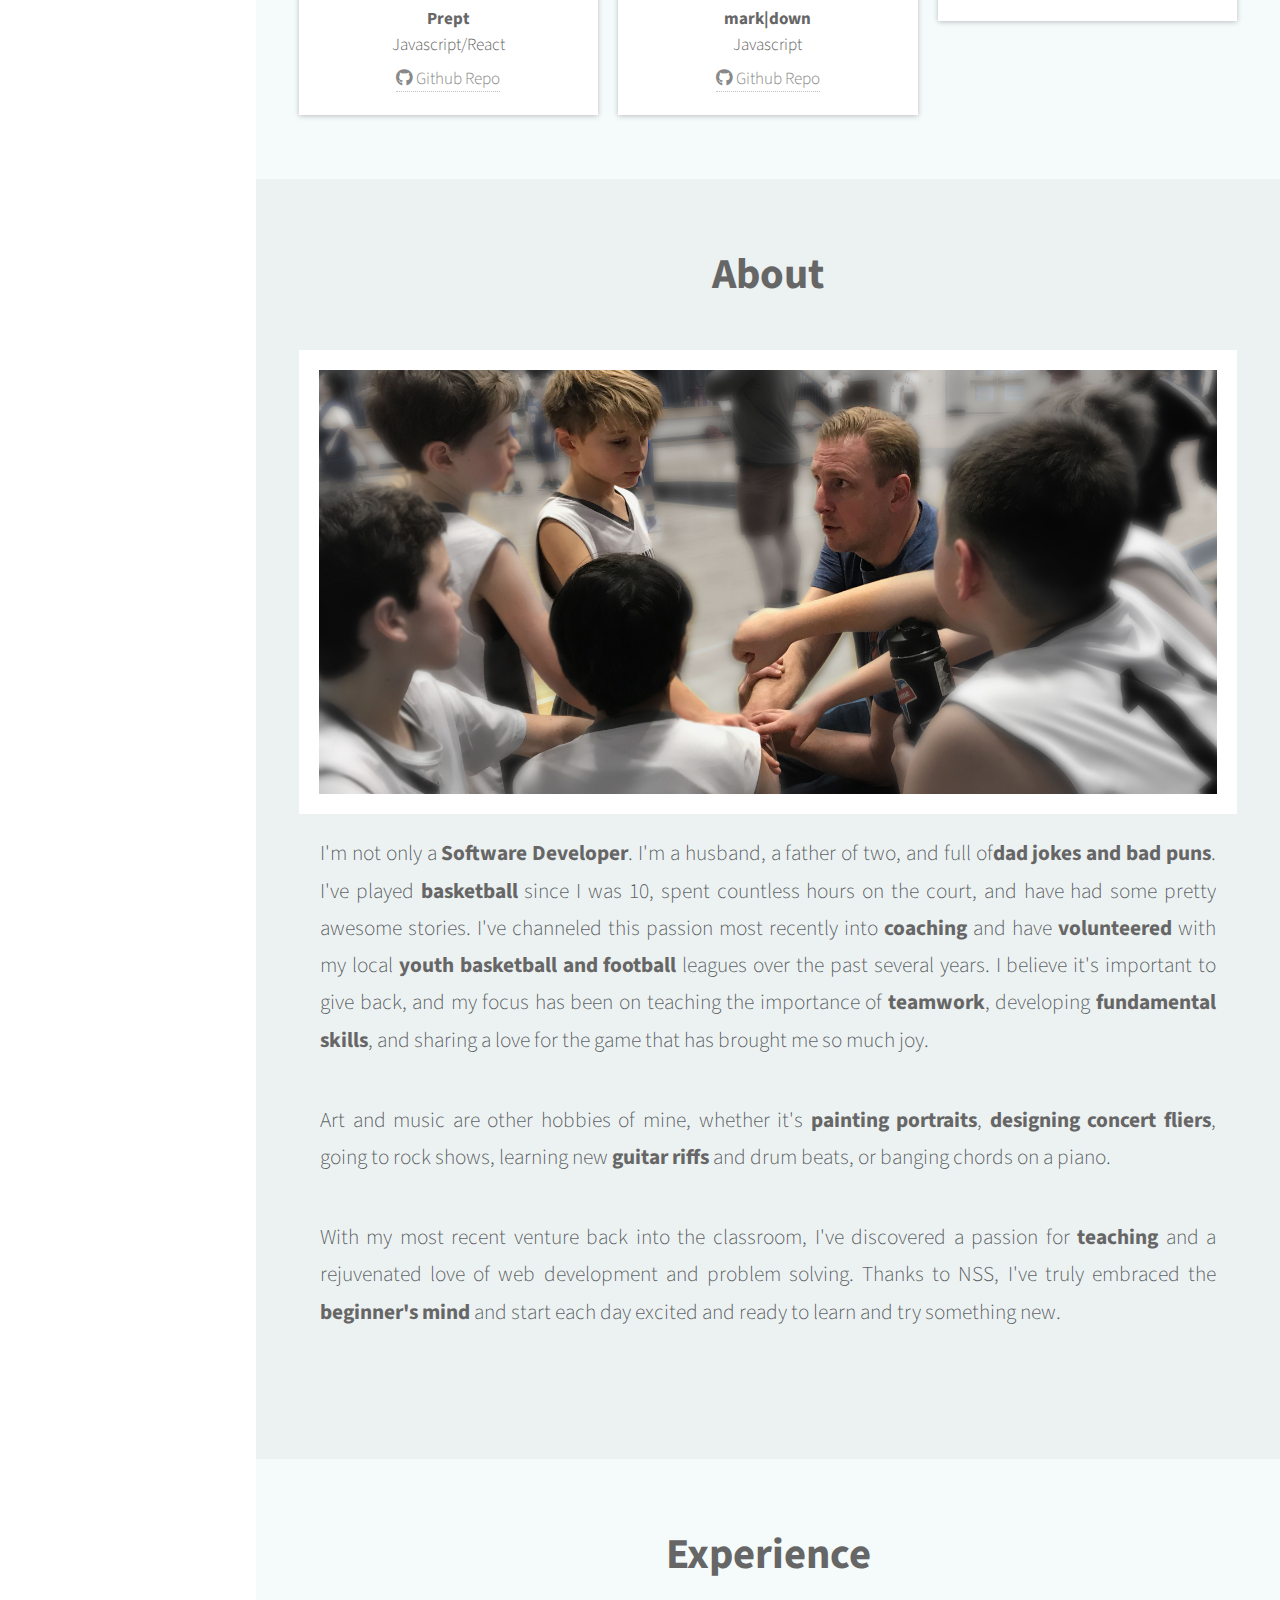
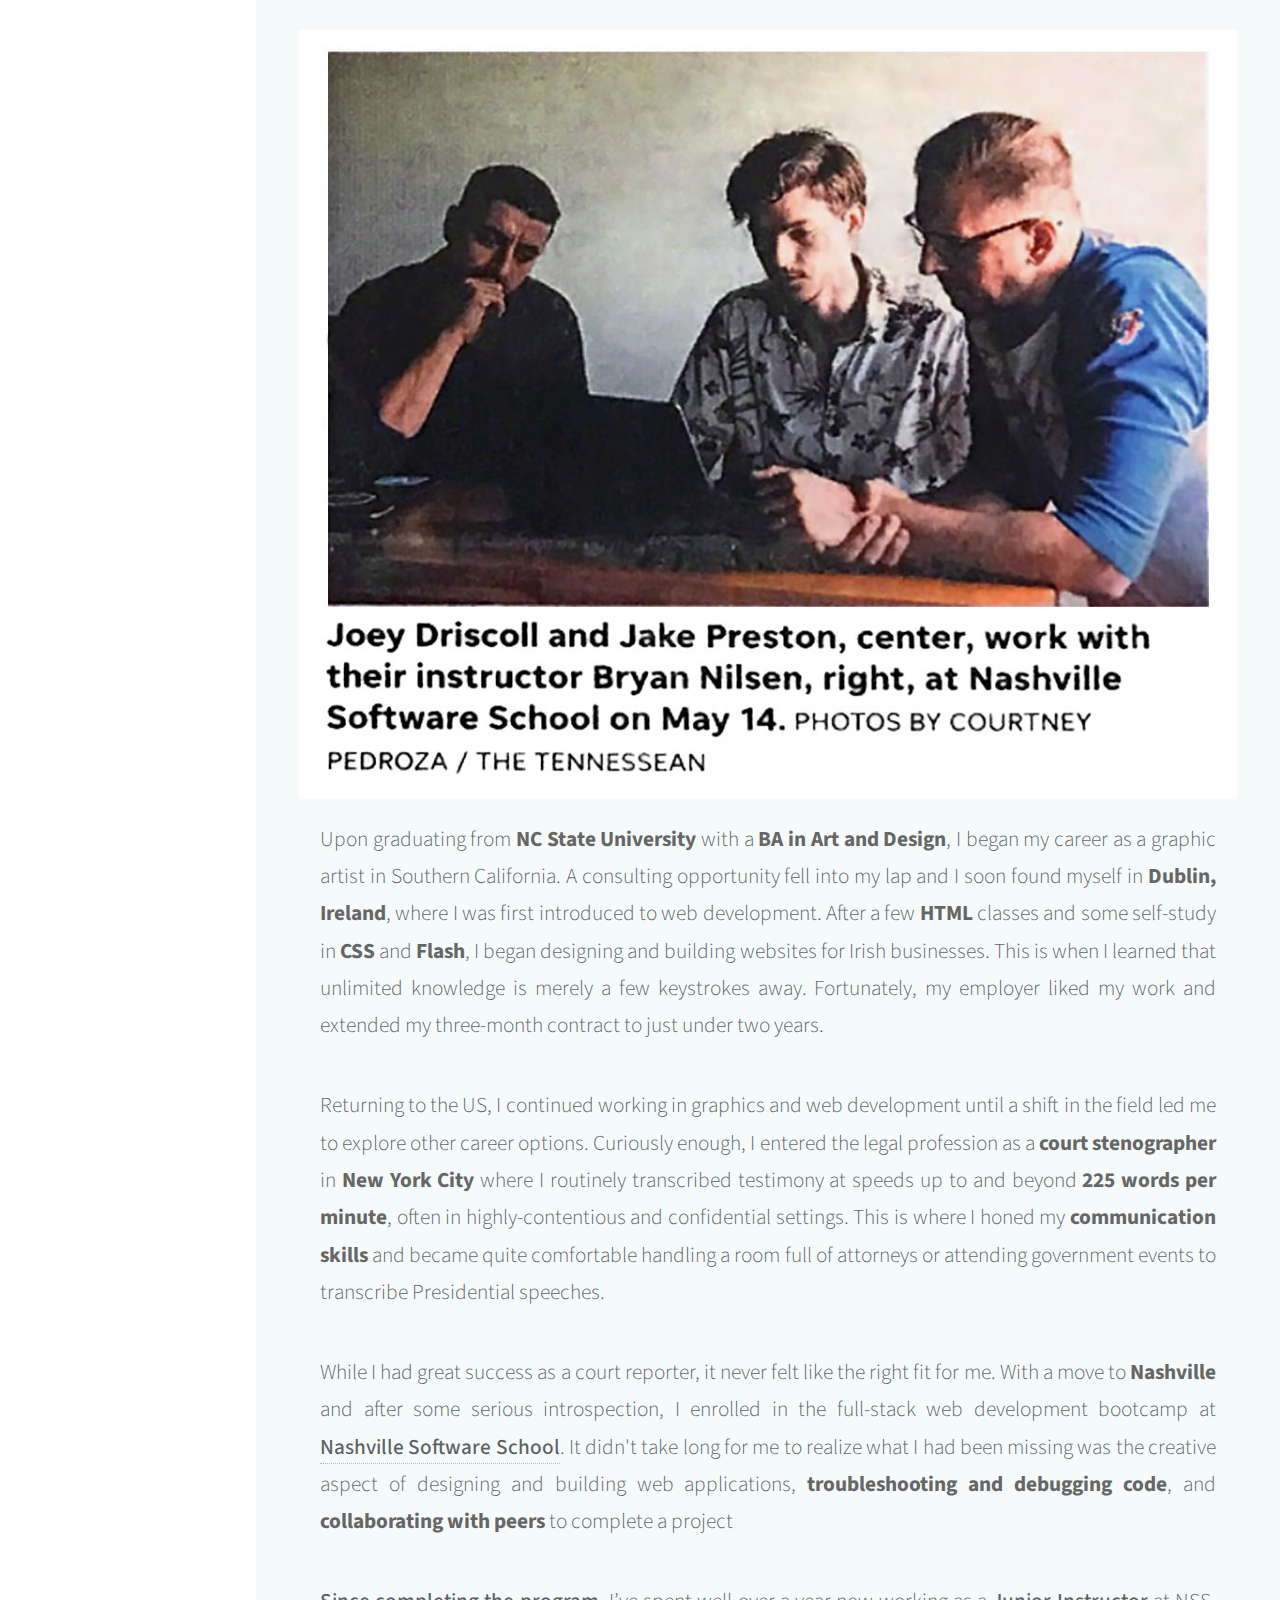
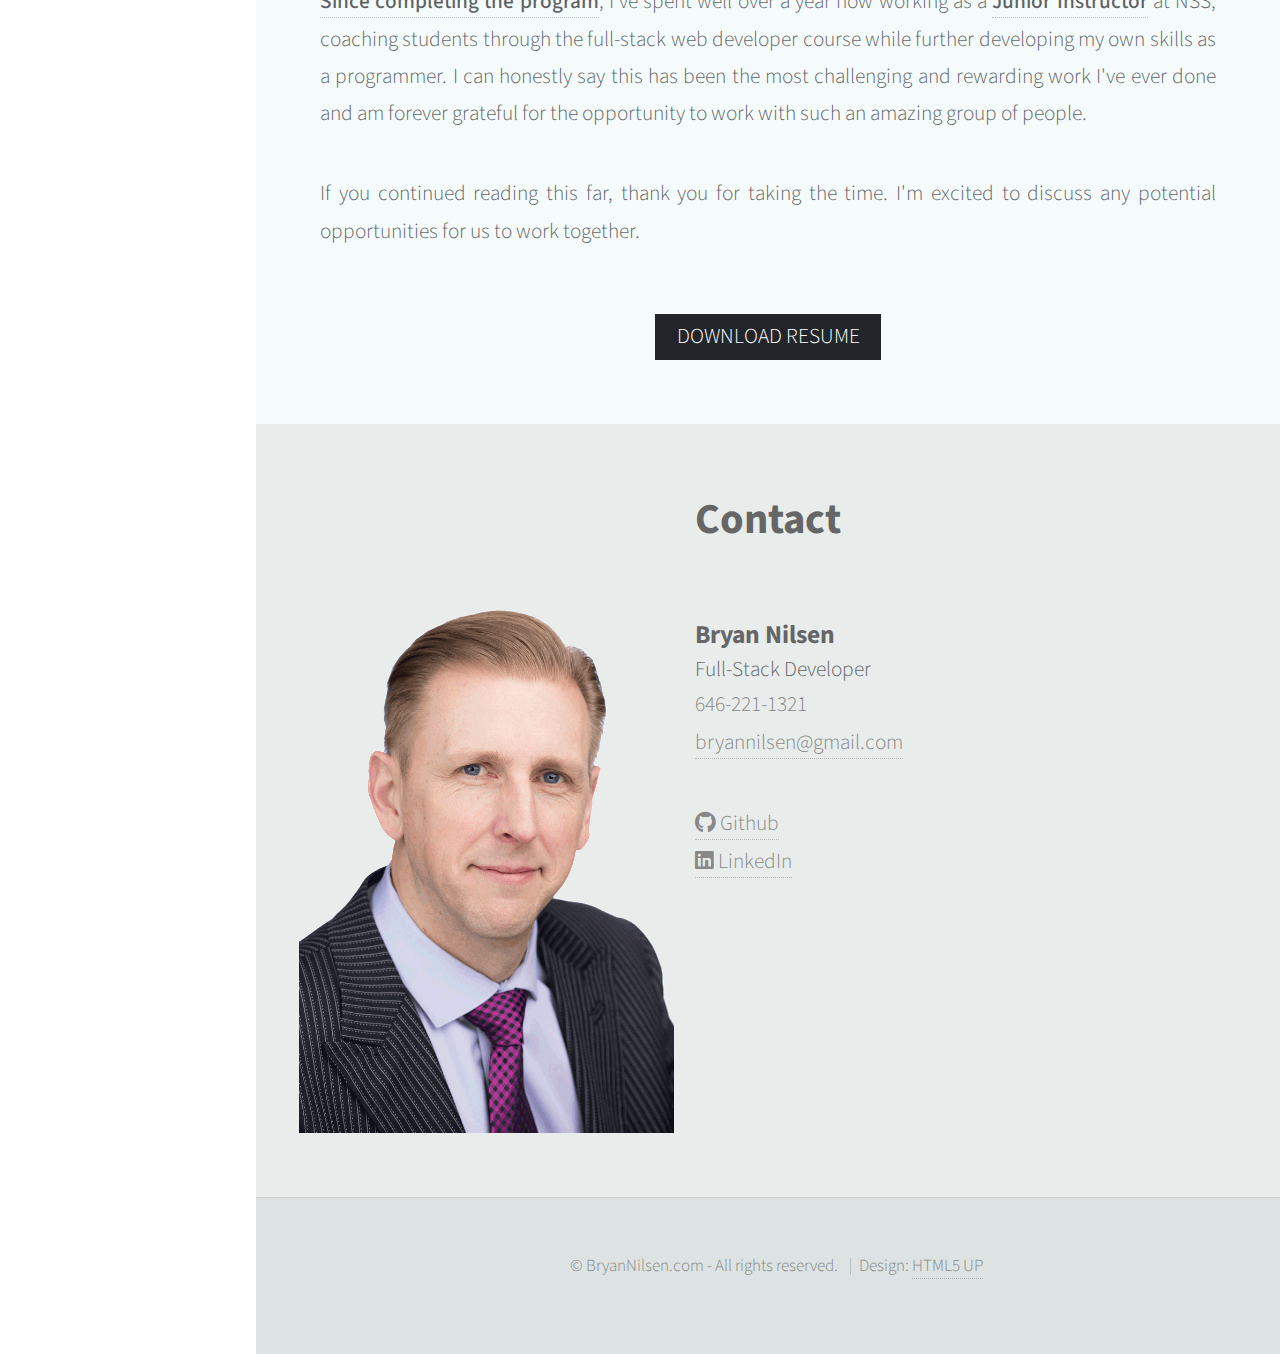
==== commit 5520788c: "changed hover on buttons, updated links" ====
--- a/index.html
+++ b/index.html
@@ -83,7 +83,7 @@
 					</p>
 				</header>
 				<p><strong>Check out my Qualifications</strong><br>
-					<a href="images/Bryan_Nilsen_Resume_2020.pdf" target="_blank" rel="noopener noreferrer" class="button scrolly">DOWNLOAD RESUME</a>
+					<a href="images/Bryan-Nilsen-Software-Developer.pdf" target="_blank" rel="noopener noreferrer" class="button scrolly">DOWNLOAD RESUME</a>
 				</p>
 				<strong>Explore</strong>
 				<div>
@@ -209,20 +209,22 @@
 						<a class="f-500" href="https://learn.nashvillesoftwareschool.com/blog/2019/05/09/court-reporter-transitions-back-to-web-development" rel="noopener noreferrer">Since completing the program</a>, I’ve spent well over a year now working as a <a class="f-500" href="https://www.stevebrownlee.com/junior-instructors-the-untold-story/" rel="noopener noreferrer">Junior Instructor</a> at NSS, coaching students through the full-stack web developer course while further developing my own skills as a programmer. I can honestly say this has been the most challenging and rewarding work I've ever done and am forever grateful for the opportunity to work with such an amazing group of people.
 					</p>
 					<p>
-						If you continued reading this far, thank you for taking the time. I'm excited to discuss any potential opportunities for us to <strong>work together</strong>.
-					</p>
-				</div>
+						If you continued reading this far, thank you for taking the time. I'm excited to discuss any potential opportunities for us to work together.
+					</p>
+
+				</div>
+				<a id="resume" href="images/Bryan-Nilsen-Software-Developer.pdf" target="_blank" rel="noopener noreferrer" class="button scrolly">DOWNLOAD RESUME</a>
 		</section>
 
 
 		<!-- Resume -->
-		<section id="resume" class="two">
-			<div class="container">
-				<header>
+		<!-- <section id="resume" class="two"> -->
+		<!-- <div class="container"> -->
+		<!-- <header>
 					<h3>Resume / CV</h3>
-				</header>
-				<a href="images/Bryan-Nilsen-Software-Developer.pdf" target="_blank" rel="noopener noreferrer" class="button scrolly">DOWNLOAD RESUME</a>
-		</section>
+				</header> -->
+		<!-- <a href="images/Bryan-Nilsen-Software-Developer.pdf" target="_blank" rel="noopener noreferrer" class="button scrolly">DOWNLOAD RESUME</a>
+		</section> -->
 
 
 		<!-- Contact -->
--- a/assets/css/main.css
+++ b/assets/css/main.css
@@ -2152,7 +2152,8 @@
 input[type="reset"]:hover,
 button:hover,
 .button:hover {
-  background-color: #9ececc;
+  background-color: #990b0b;
+  text-shadow: 0px 2px 5px #101214;
 }
 
 input[type="button"]:active,
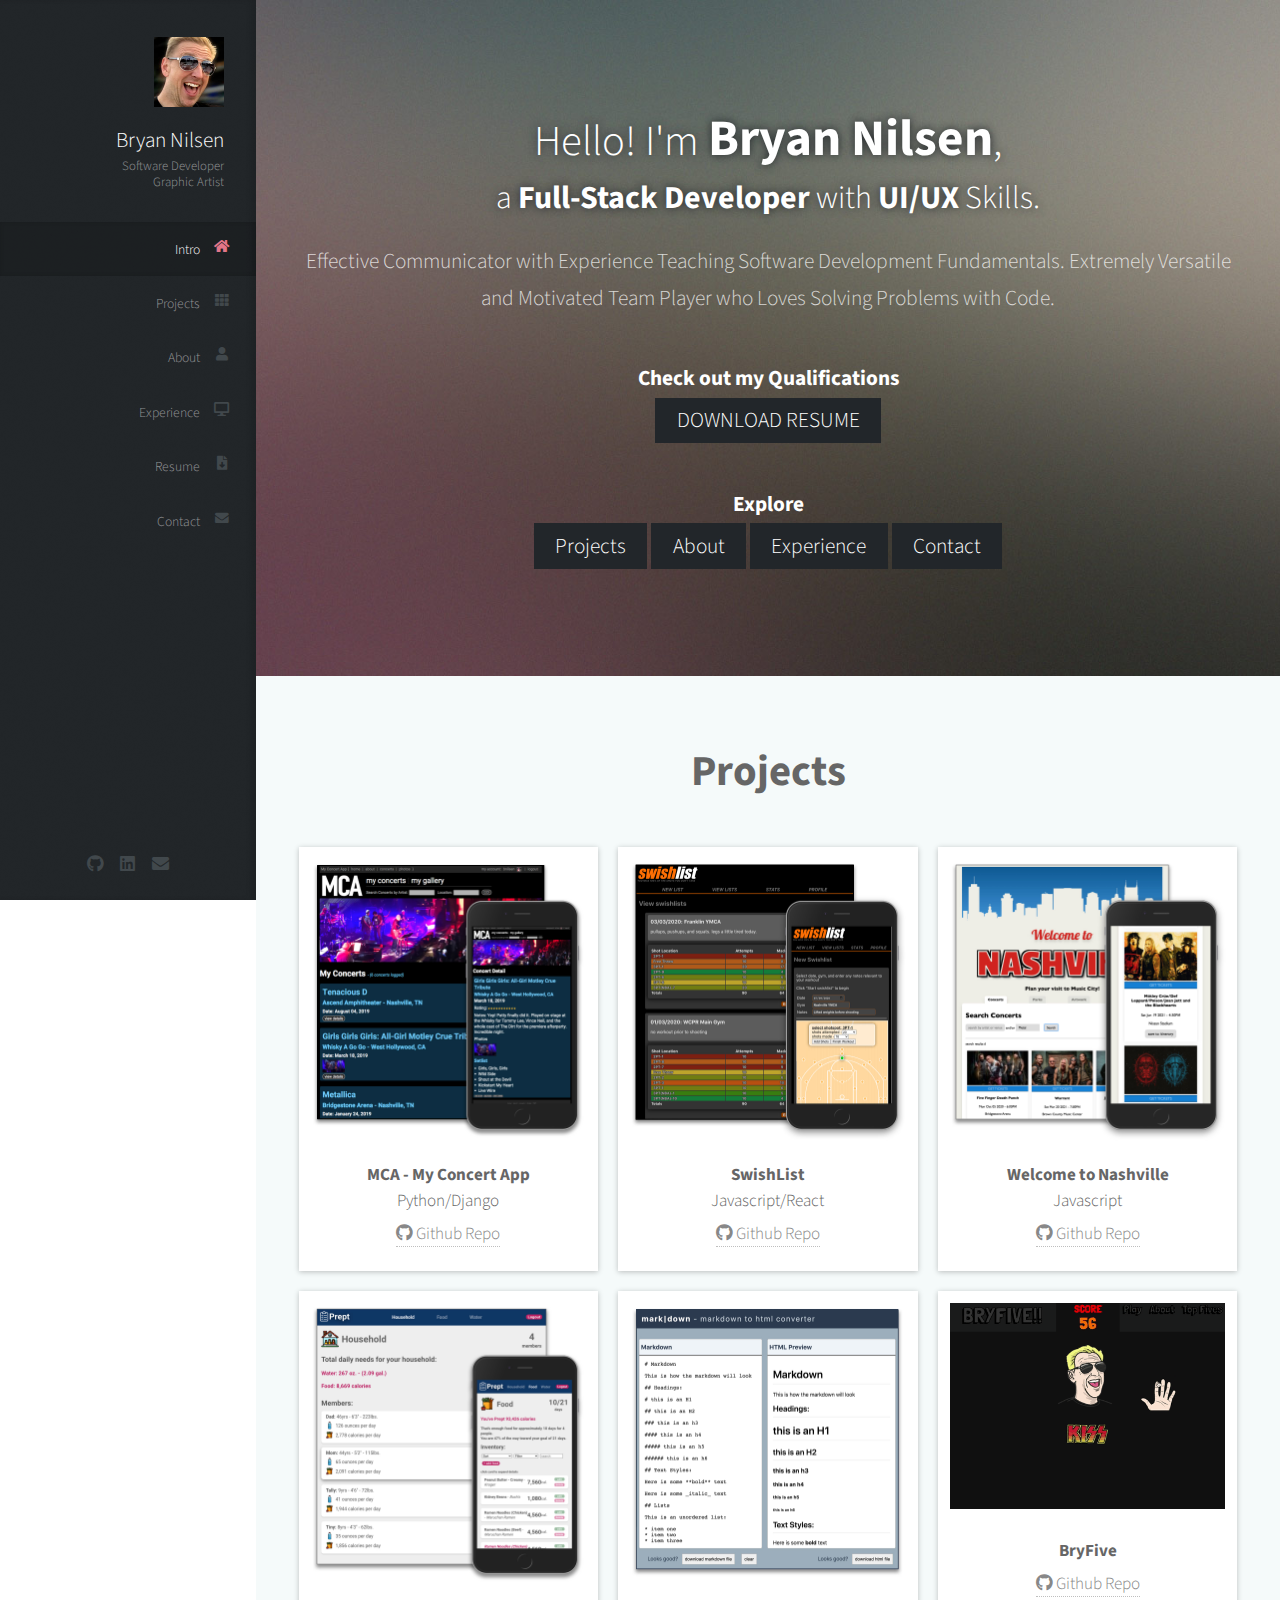
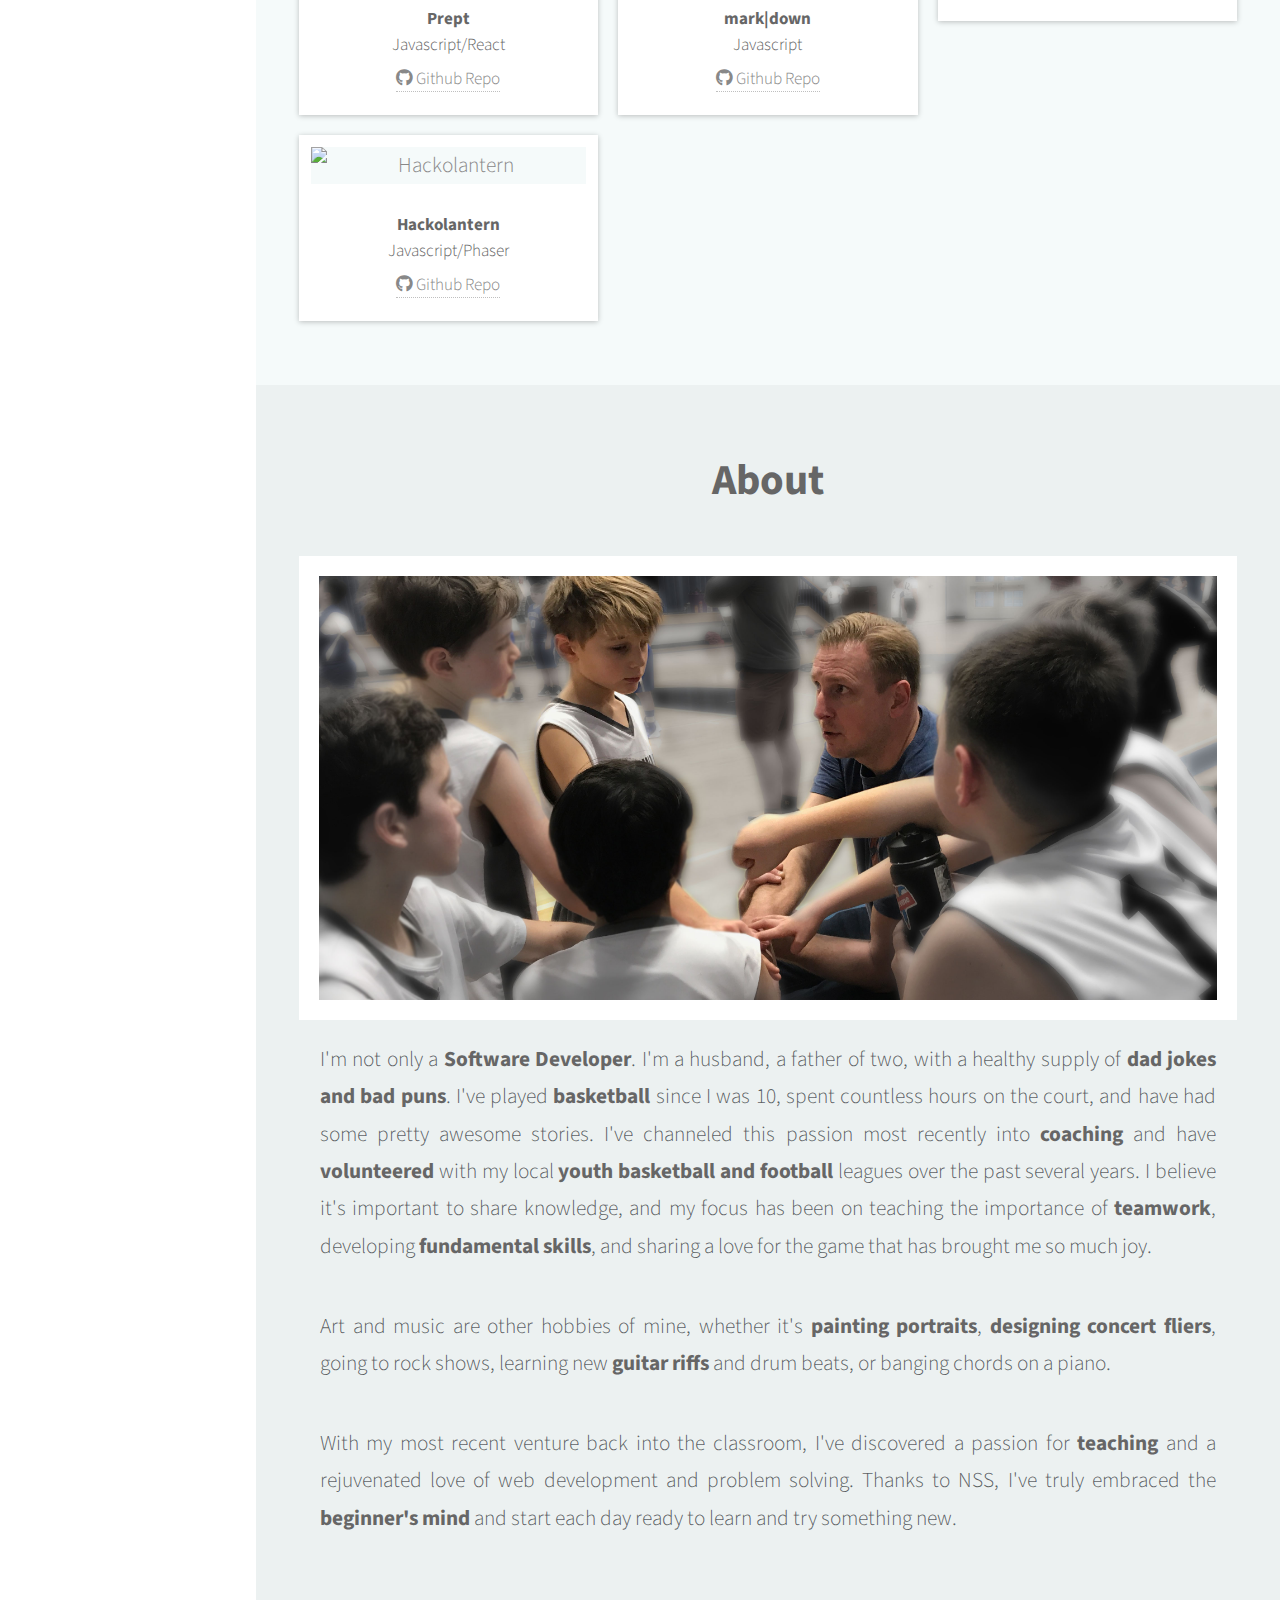
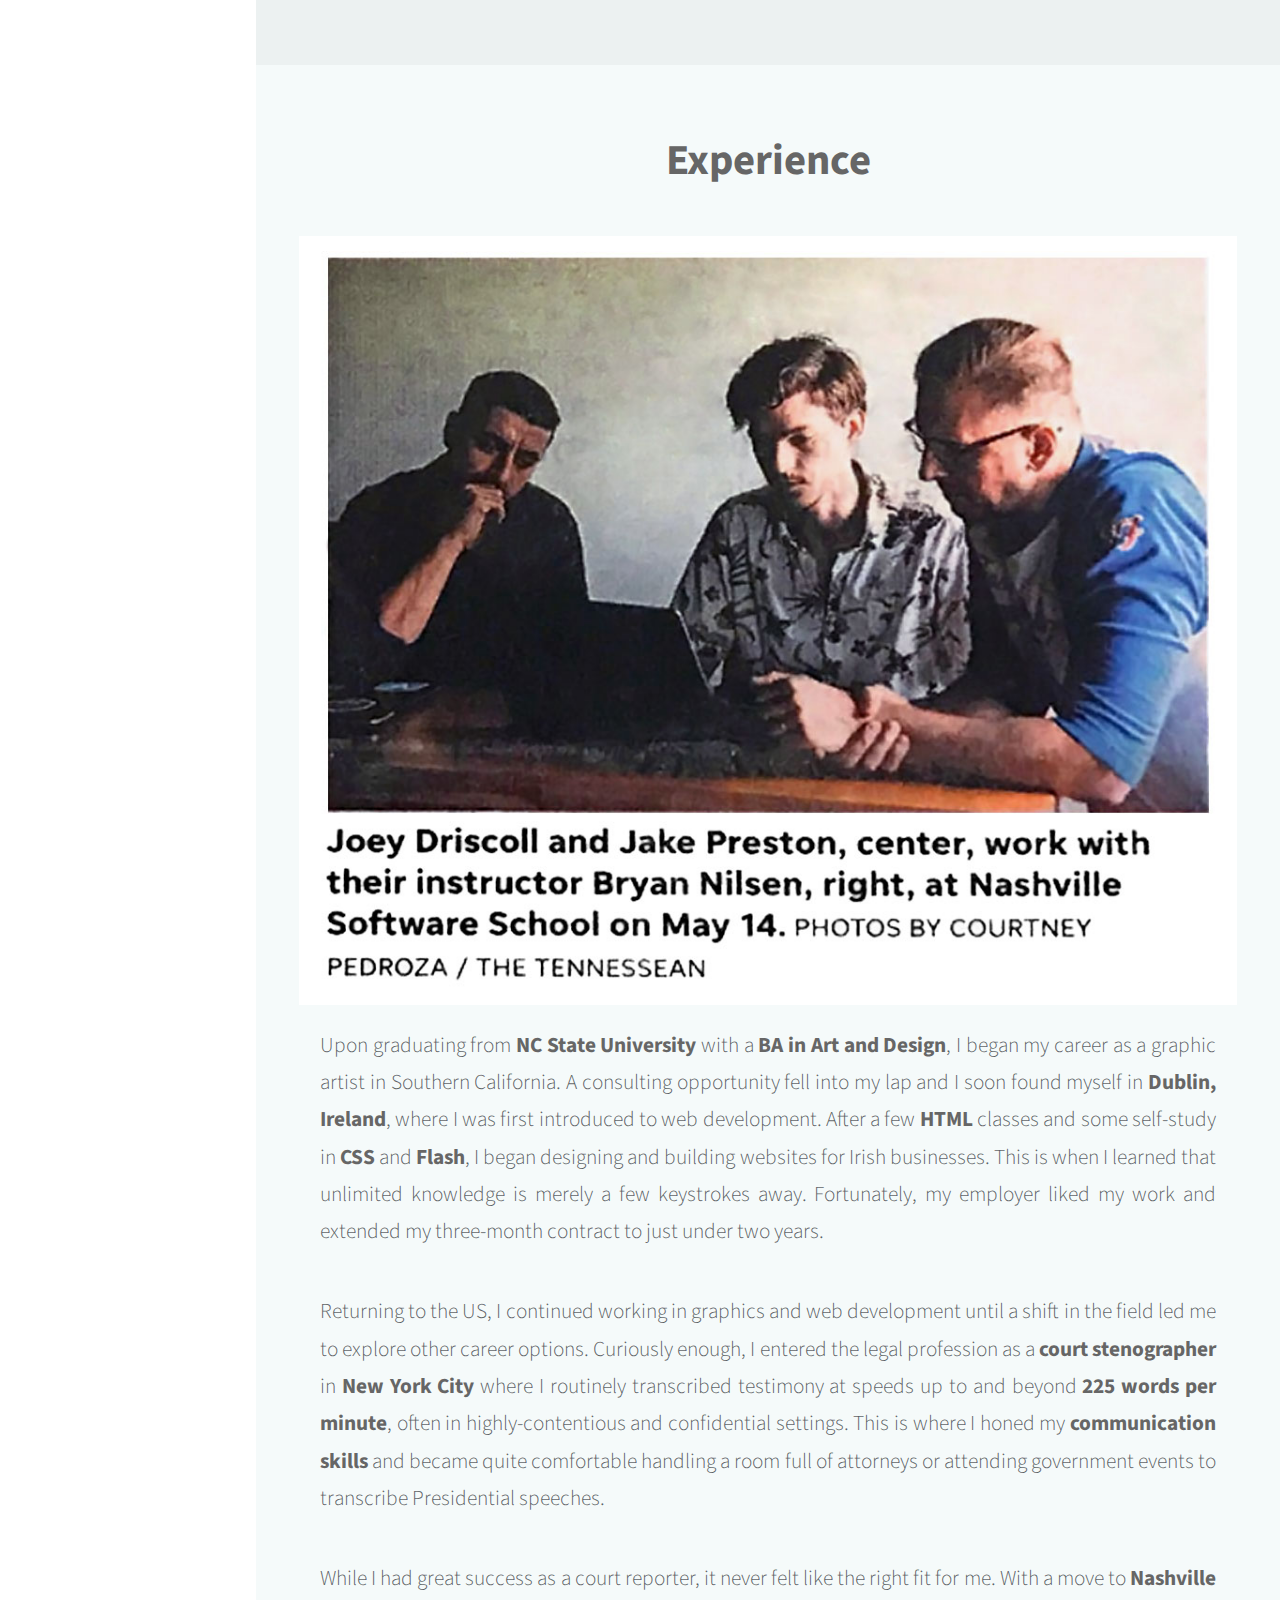
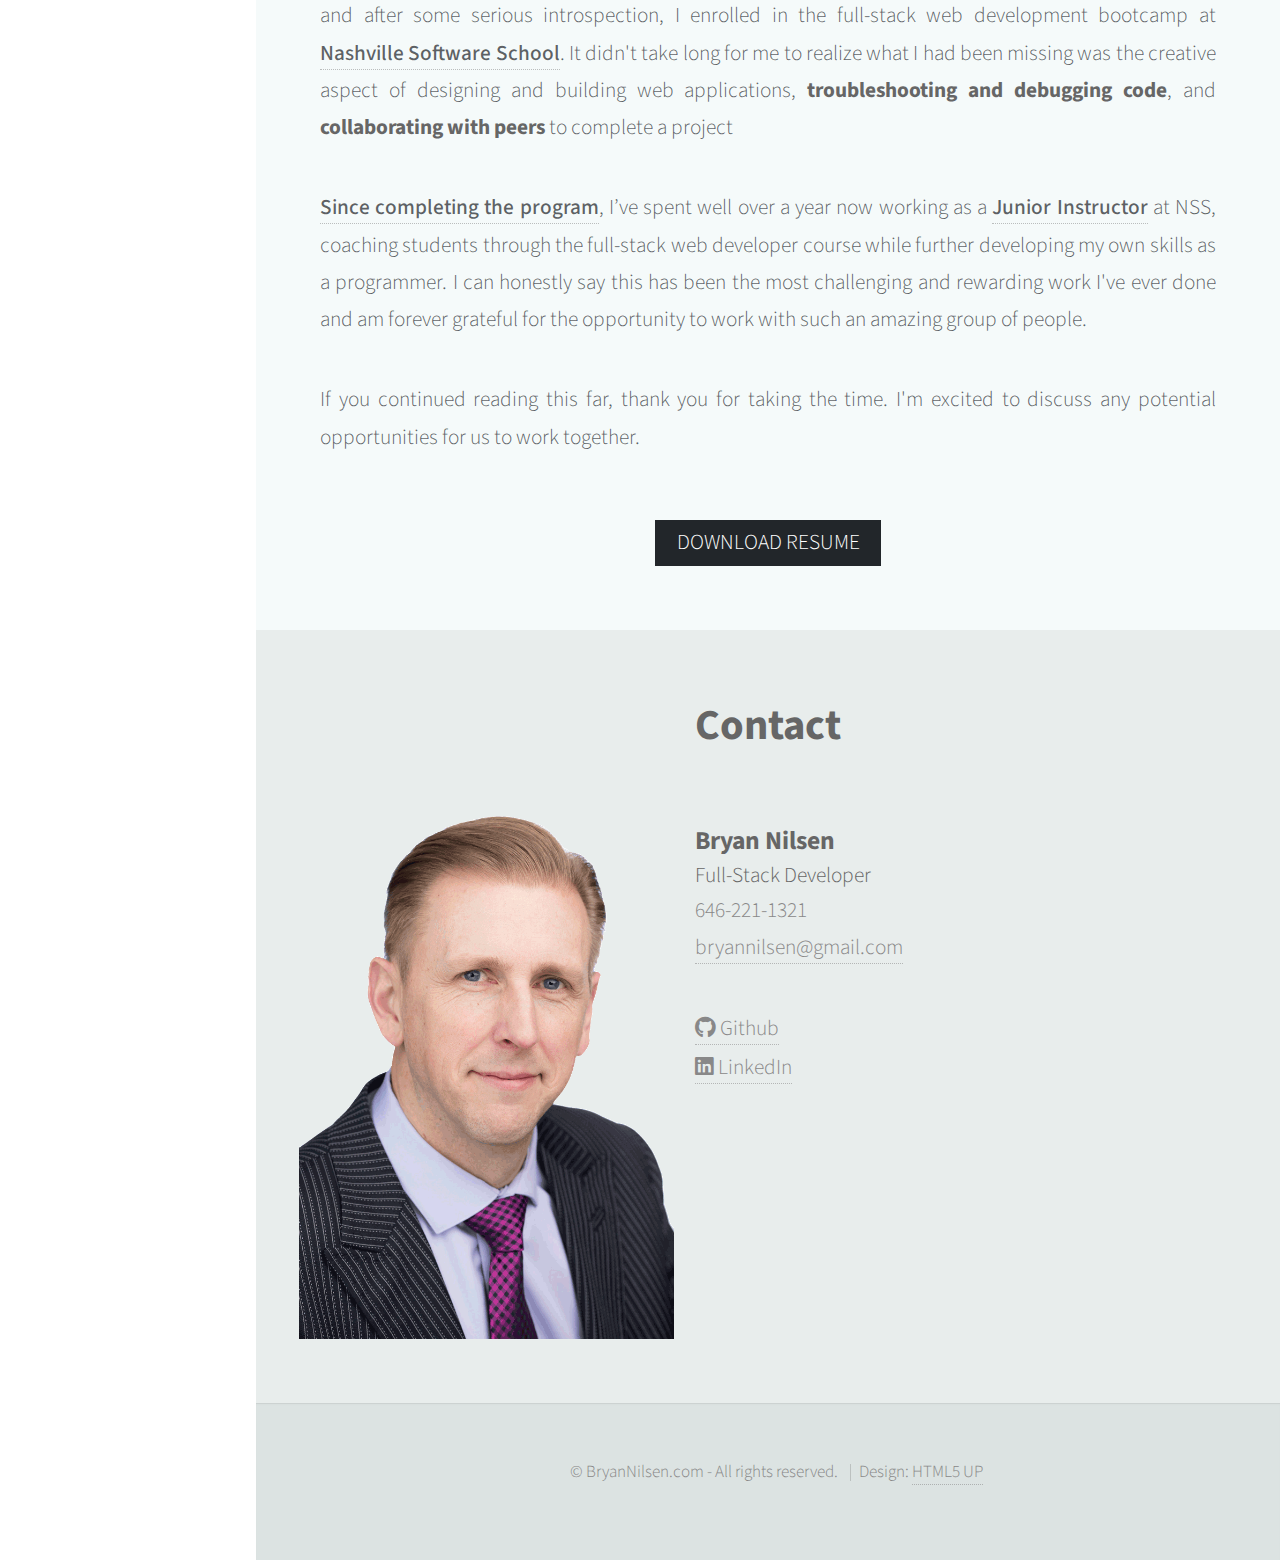
==== commit 187a5092: "added hackolantern project and updated some copy" ====
--- a/index.html
+++ b/index.html
@@ -3,14 +3,17 @@
 
 <head>
 	<title>
-		Bryan Nilsen - Full-Stack Software Developer with a love of UI/UX, a
-		background in art and design, and kickass high-fiver based in Nashville,
+		Bryan Nilsen - Full-Stack Software Developer with UI/UX skills with a
+		background in art and design based in Nashville,
 		TN
 	</title>
 	<meta charset="utf-8" />
 	<meta name="viewport" content="width=device-width, initial-scale=1, user-scalable=no" />
-	<link rel="stylesheet" href="assets/css/main.css" />
-</head>
+
+	<head profile="http://www.w3.org/2005/10/profile">
+		<link rel="icon" type="image/png" href="./images/bn-avatar.jpg">
+		<link rel="stylesheet" href="assets/css/main.css" />
+	</head>
 
 <body class="is-preload">
 	<!-- Header -->
@@ -79,7 +82,7 @@
 					<h2>Hello! I'm <span class="name_bold">Bryan Nilsen</span>,</h2>
 					<h3>a <strong>Full-Stack Developer</strong> with <strong>UI/UX</strong> Skills.</h3>
 					<p>
-						I'm an Effective Communicator with Experience Teaching Software Development Fundamentals, and a Motivated Team Player who Loves Solving Problems with Code.
+						Effective Communicator with Experience Teaching Software Development Fundamentals. Extremely Versatile and Motivated Team Player who Loves Solving Problems with Code.
 					</p>
 				</header>
 				<p><strong>Check out my Qualifications</strong><br>
@@ -124,6 +127,14 @@
 								<a href="https://github.com/BryanNilsen/Prept" rel="noopener noreferrer" target="_blank" class="icon brands fa-github"> Github Repo</a>
 							</header>
 						</article>
+						<article class="item">
+							<a href="https://github.com/BryanNilsen/Hackolantern" rel="noopener noreferrer" target="_blank" class="image fit"><img src="./images/hackolantern.gif" alt="Hackolantern" style="border: 0.6em solid white;" /></a>
+							<header>
+								<h3 class="name_bold">Hackolantern</h3>
+								<h6>Javascript/Phaser</h6>
+								<a href="https://github.com/BryanNilsen/Hackolantern" rel="noopener noreferrer" target="_blank" class="icon brands fa-github"> Github Repo</a>
+							</header>
+						</article>
 					</div>
 					<div class="col-4 col-12-mobile">
 						<article class="item">
@@ -177,13 +188,13 @@
 
 				<div class="copy">
 					<p>
-						I'm not only a <strong>Software Developer</strong>. I'm a husband, a father of two, and full of<strong>dad jokes and bad puns</strong>. I've played <strong>basketball</strong> since I was 10, spent countless hours on the court, and have had some pretty awesome stories. I've channeled this passion most recently into <strong>coaching</strong> and have <strong>volunteered</strong> with my local <strong>youth basketball and football</strong> leagues over the past several years. I believe it's important to give back, and my focus has been on teaching the importance of <strong>teamwork</strong>, developing <strong>fundamental skills</strong>, and sharing a love for the game that has brought me so much joy.
+						I'm not only a <strong>Software Developer</strong>. I'm a husband, a father of two, with a healthy supply of <strong>dad jokes and bad puns</strong>. I've played <strong>basketball</strong> since I was 10, spent countless hours on the court, and have had some pretty awesome stories. I've channeled this passion most recently into <strong>coaching</strong> and have <strong>volunteered</strong> with my local <strong>youth basketball and football</strong> leagues over the past several years. I believe it's important to share knowledge, and my focus has been on teaching the importance of <strong>teamwork</strong>, developing <strong>fundamental skills</strong>, and sharing a love for the game that has brought me so much joy.
 					</p>
 					<p>
 						Art and music are other hobbies of mine, whether it's <strong>painting portraits</strong>, <strong>designing concert fliers</strong>, going to rock shows, learning new <strong>guitar riffs</strong> and drum beats, or banging chords on a piano.
 					</p>
 					<p>
-						With my most recent venture back into the classroom, I've discovered a passion for <strong>teaching</strong> and a rejuvenated love of web development and problem solving. Thanks to NSS, I've truly embraced the <strong>beginner's mind</strong> and start each day excited and ready to learn and try something new.
+						With my most recent venture back into the classroom, I've discovered a passion for <strong>teaching</strong> and a rejuvenated love of web development and problem solving. Thanks to NSS, I've truly embraced the <strong>beginner's mind</strong> and start each day ready to learn and try something new.
 					</p>
 				</div>
 			</div>
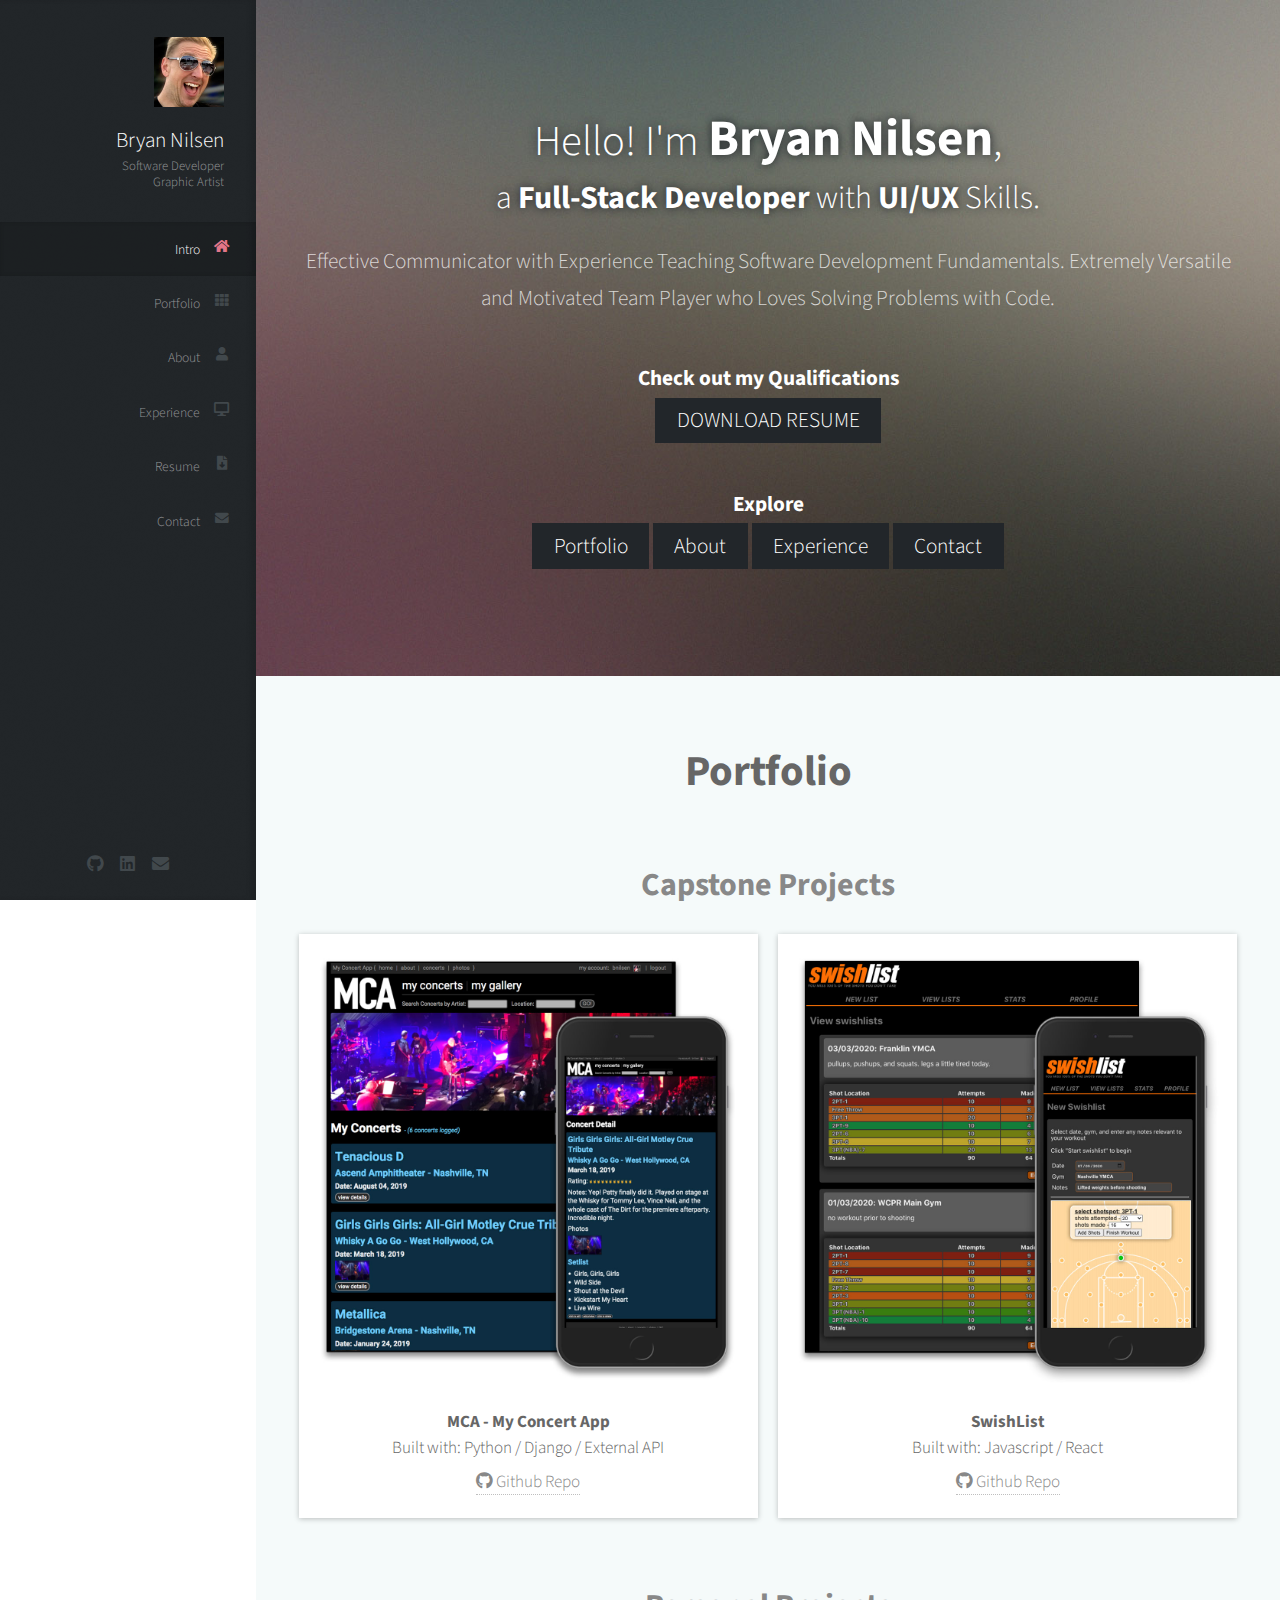
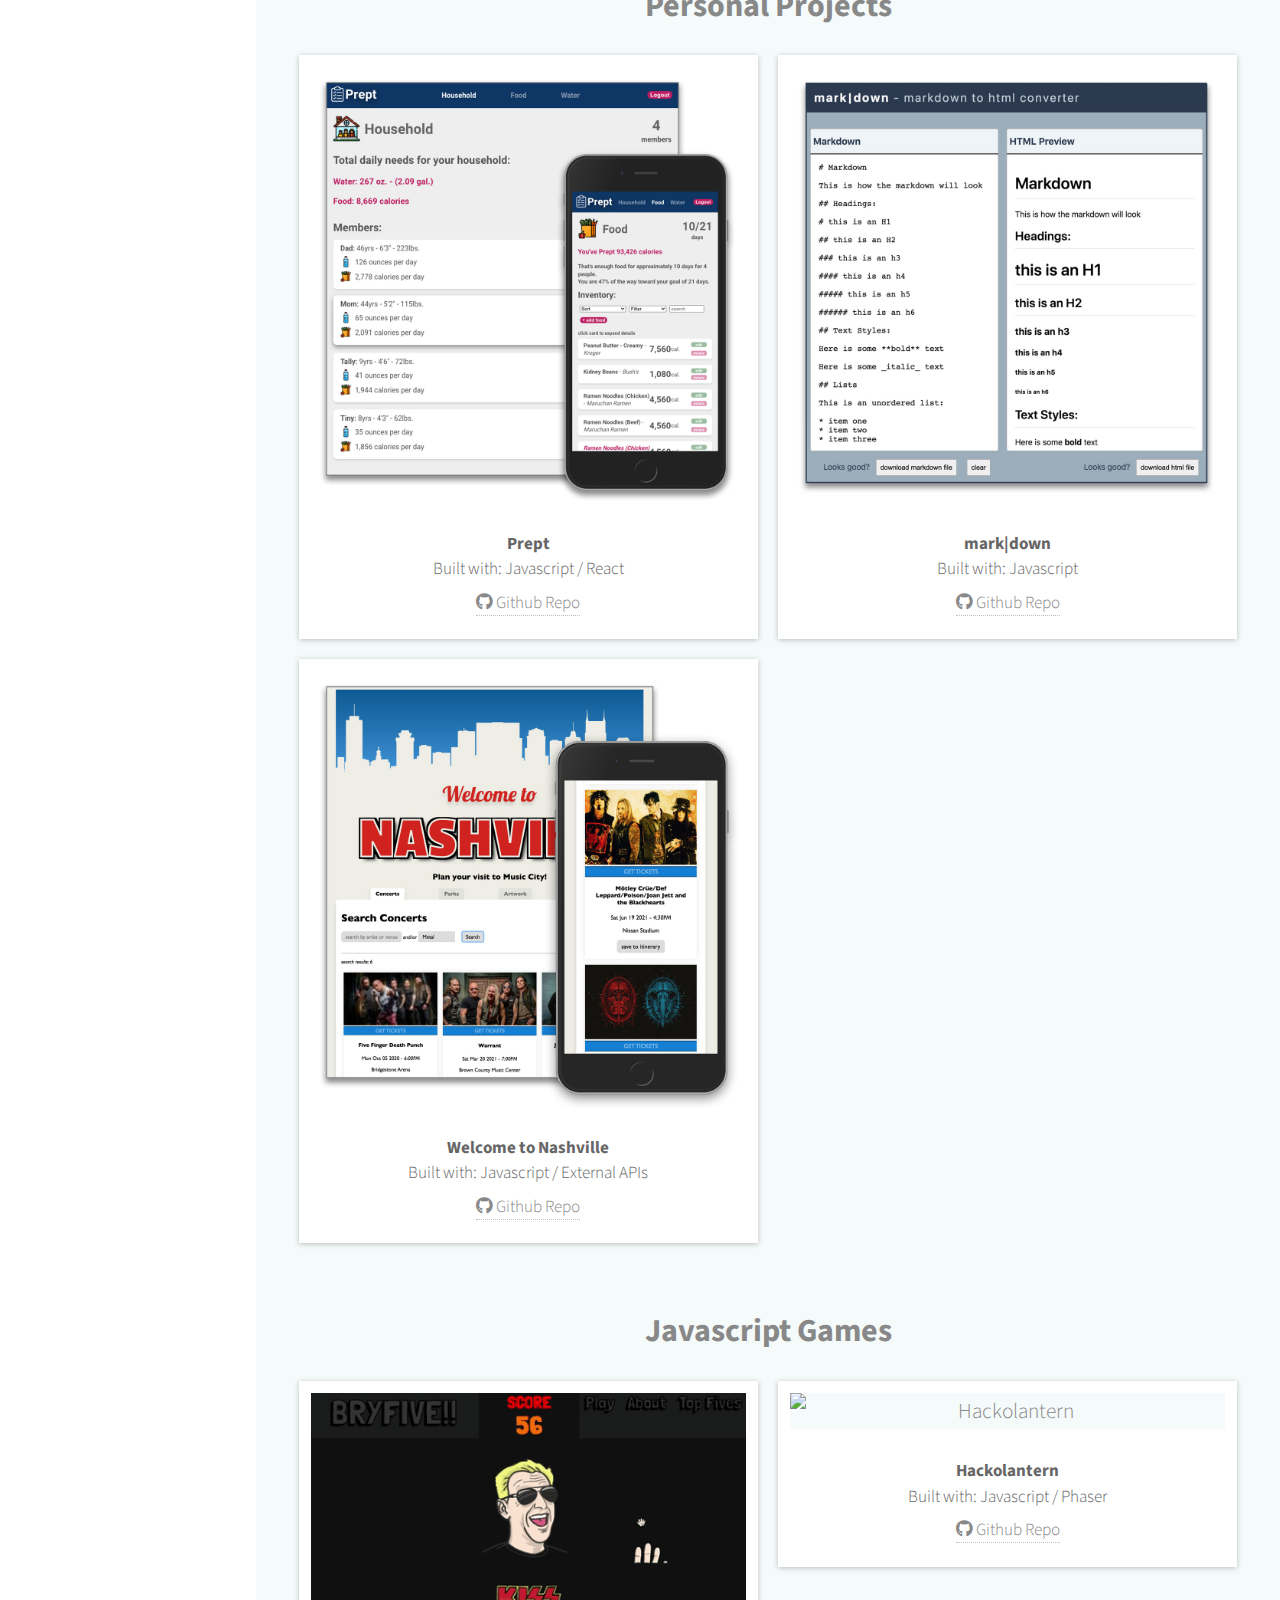
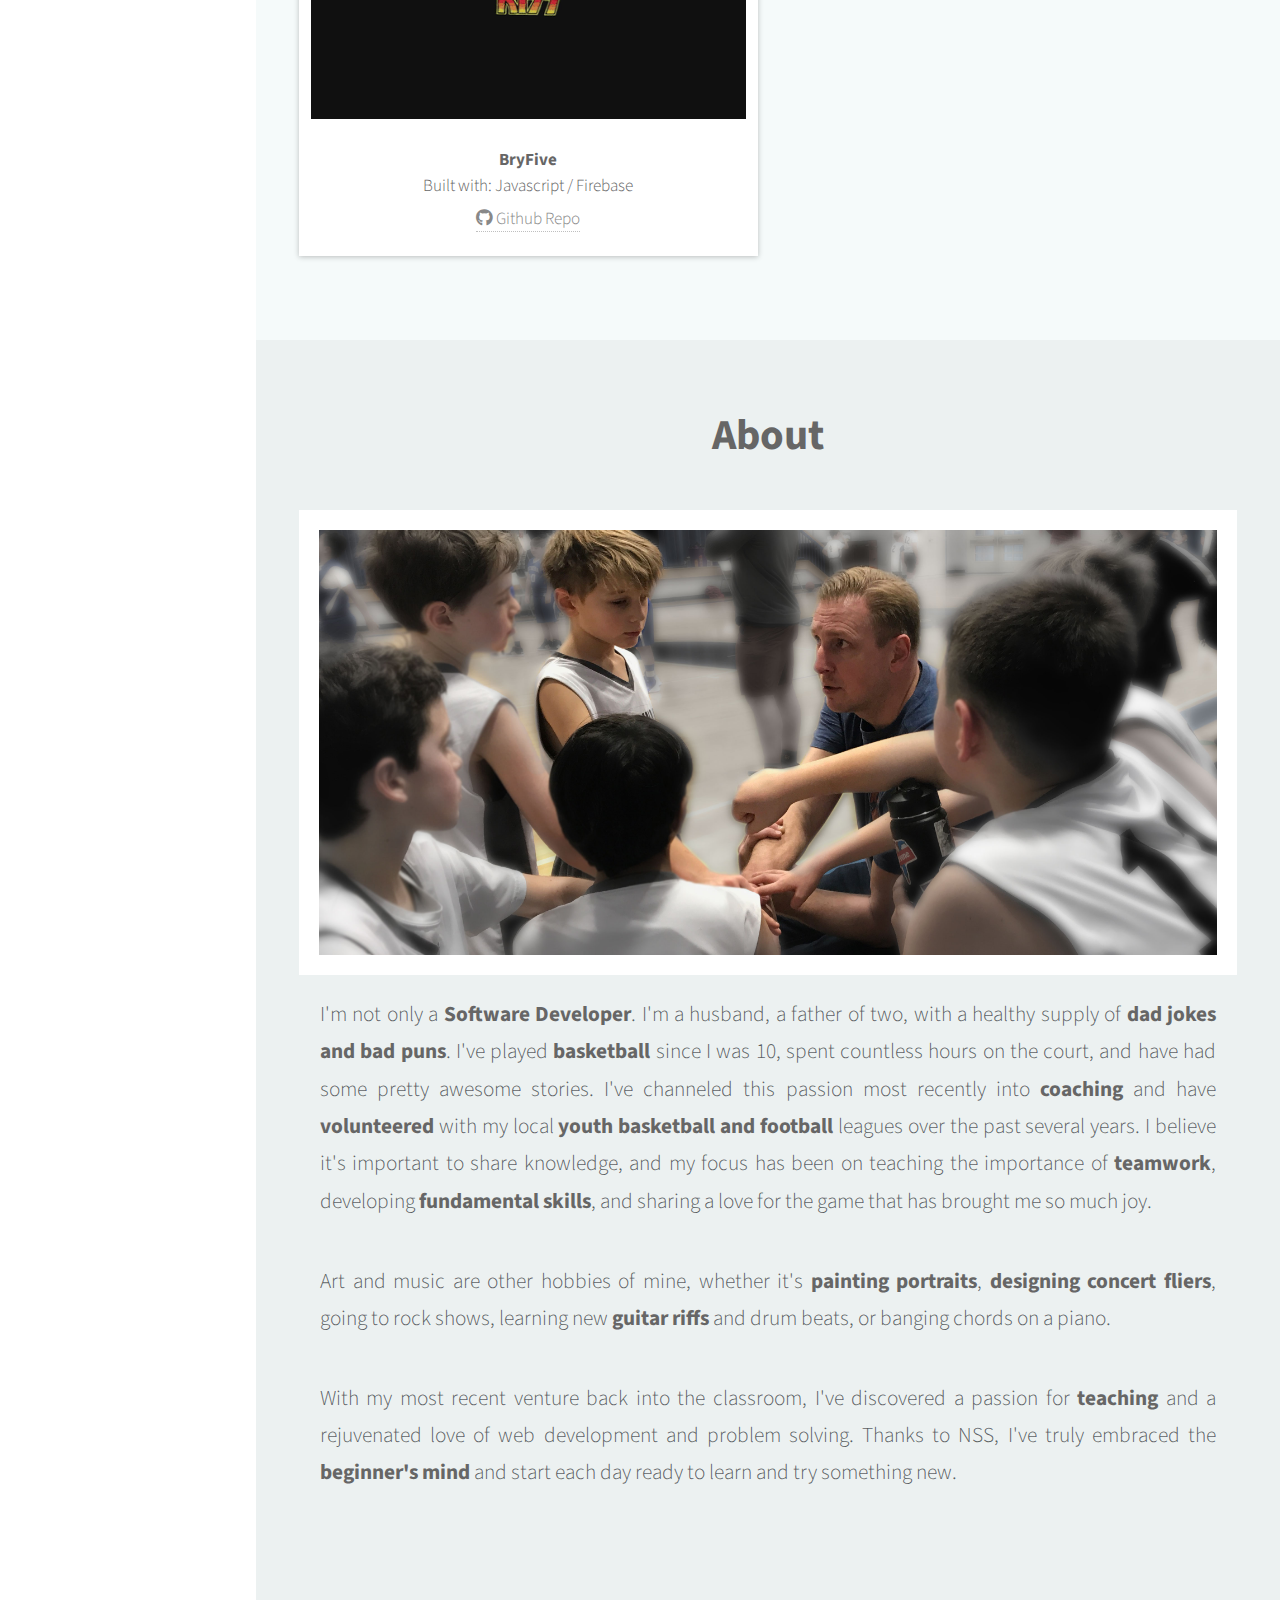
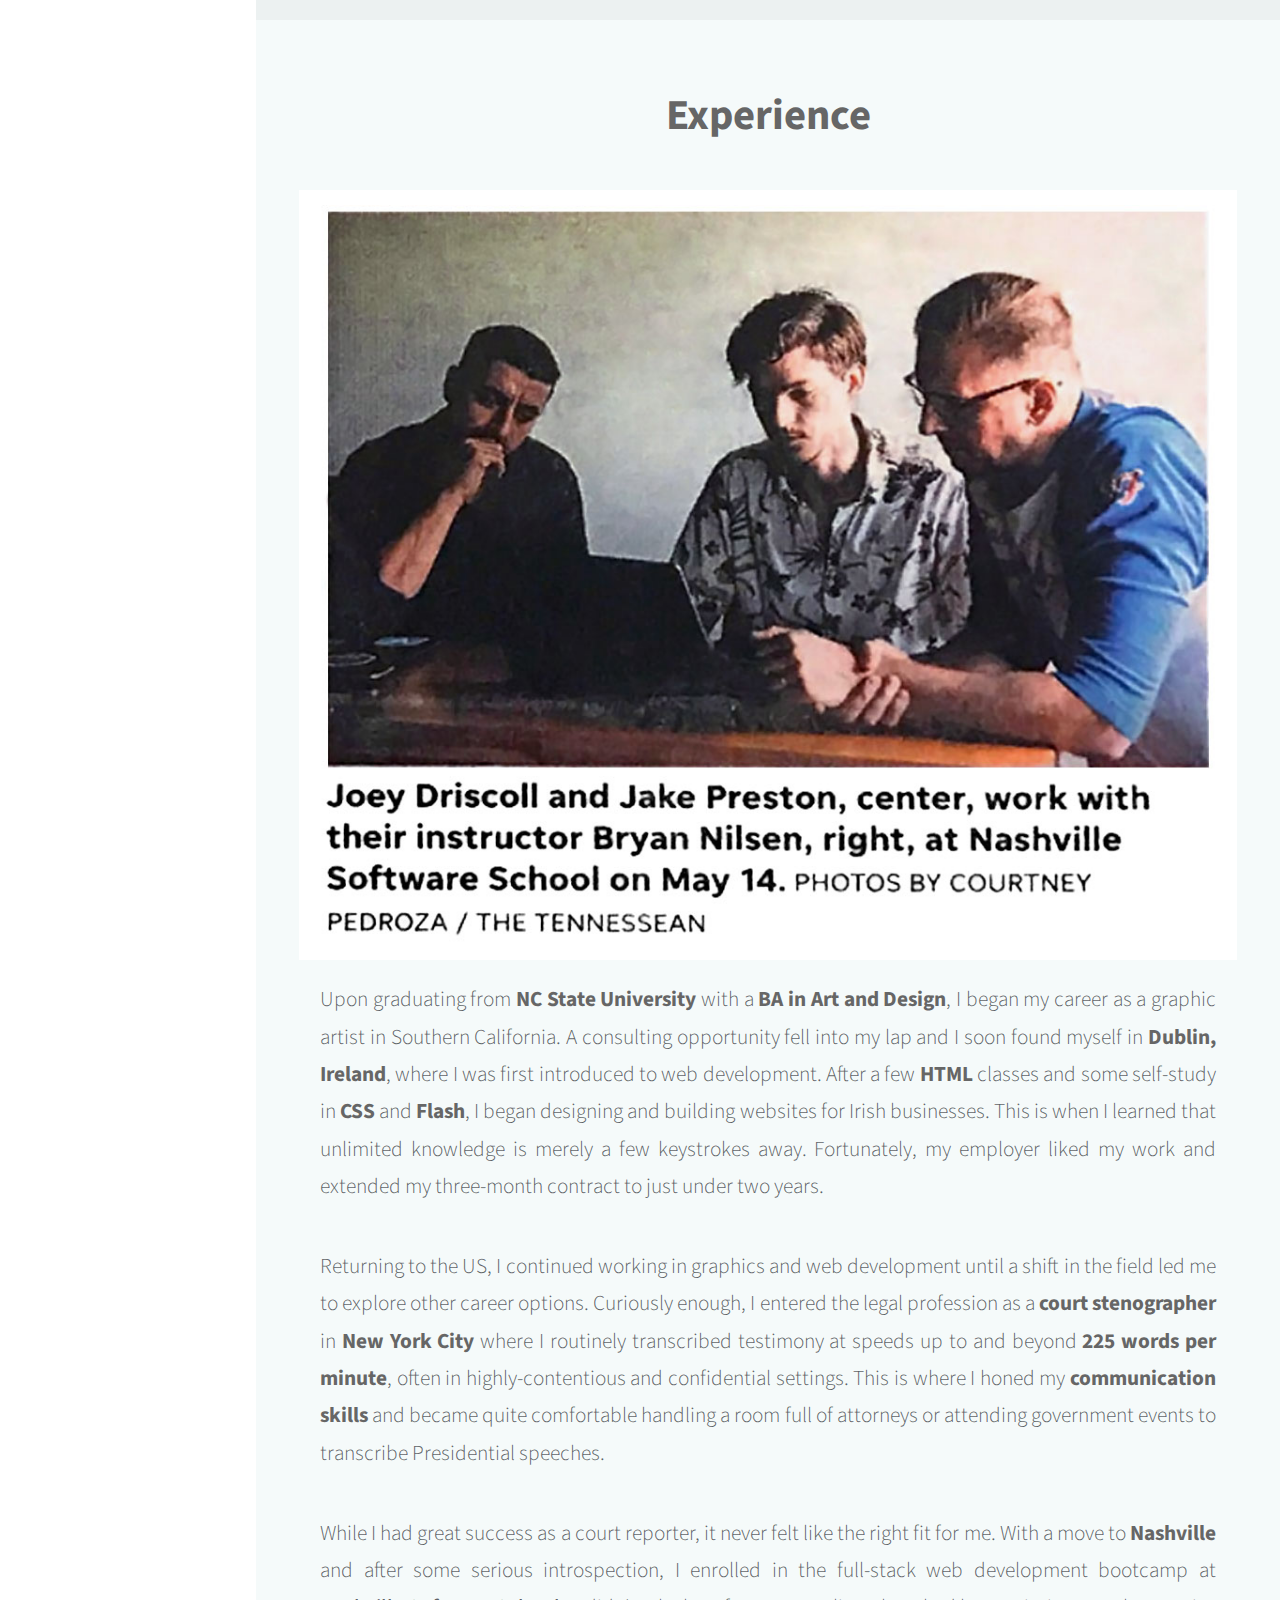
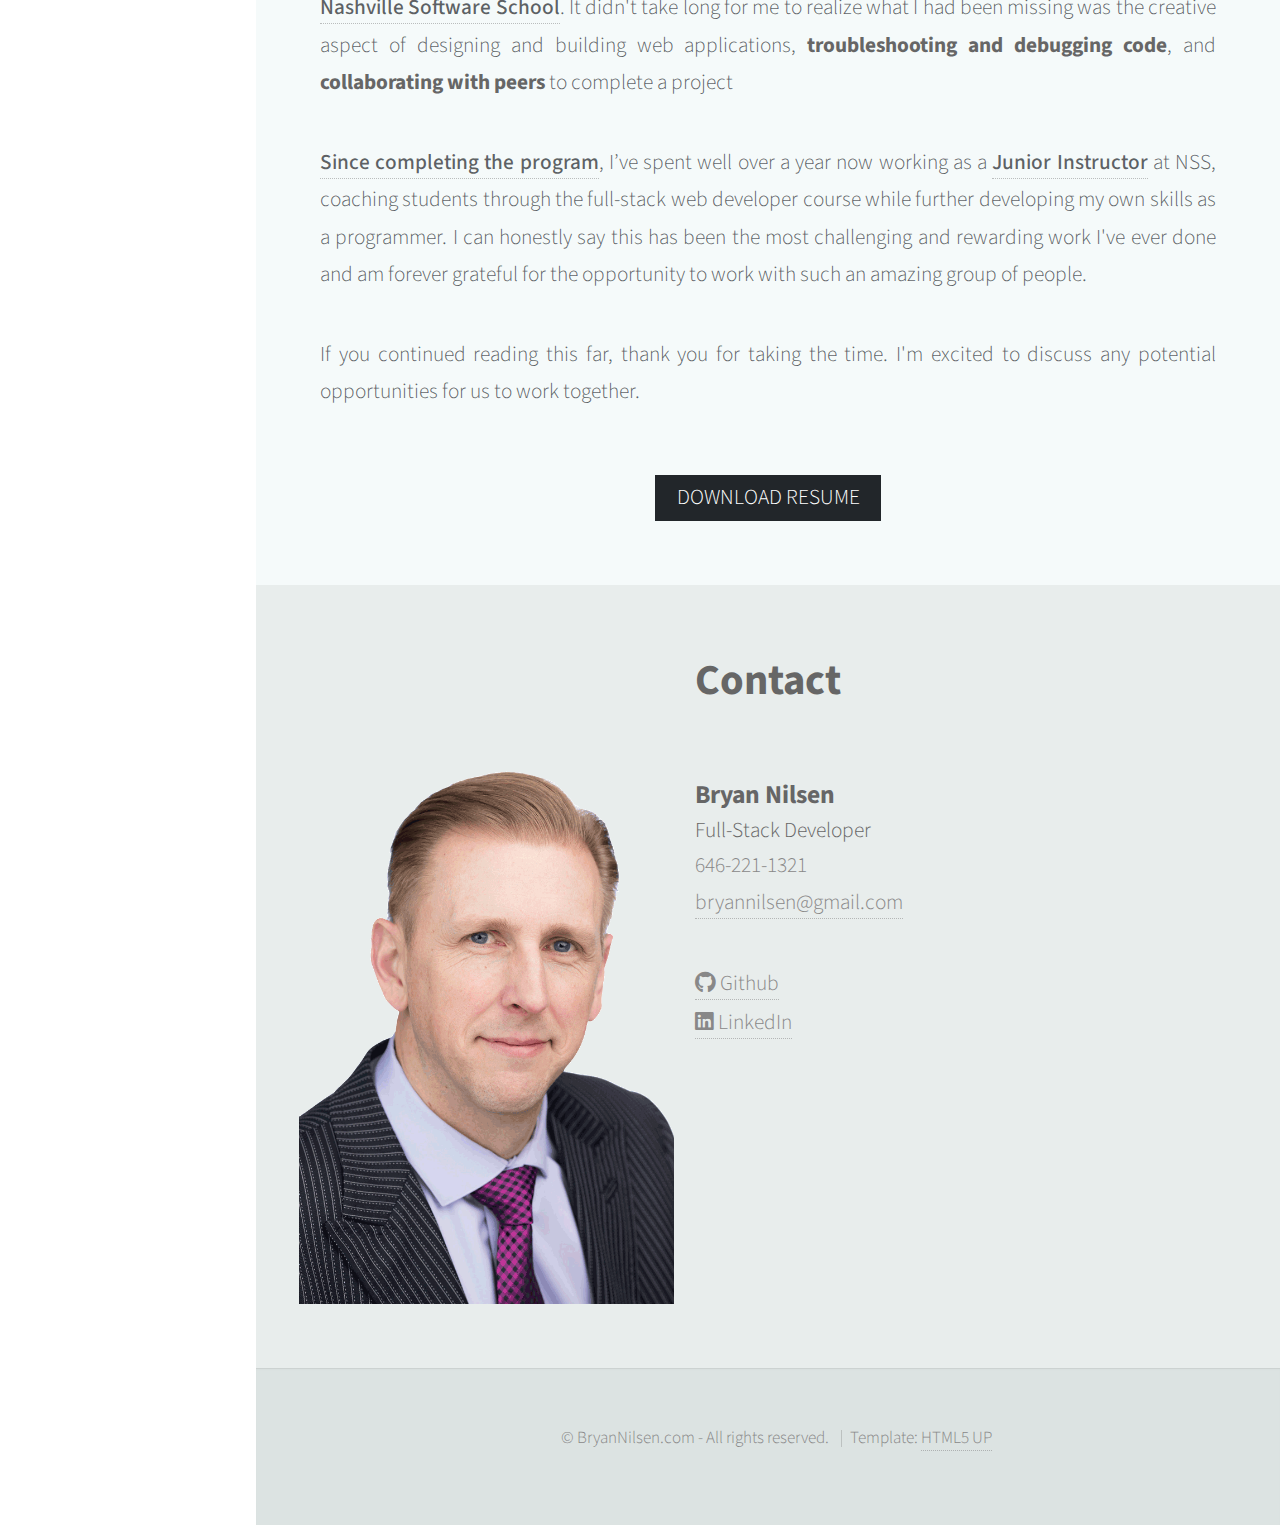
==== commit cd36e2fc: "updated styling and portfolio layout" ====
--- a/index.html
+++ b/index.html
@@ -35,7 +35,7 @@
 						<a href="#top" id="top-link"><span class="icon solid fa-home">Intro</span></a>
 					</li>
 					<li>
-						<a href="#portfolio" id="portfolio-link"><span class="icon solid fa-th">Projects</span></a>
+						<a href="#portfolio" id="portfolio-link"><span class="icon solid fa-th">Portfolio</span></a>
 					</li>
 					<li>
 						<a href="#about" id="about-link"><span class="icon solid fa-user">About</span></a>
@@ -89,8 +89,8 @@
 					<a href="images/Bryan-Nilsen-Software-Developer.pdf" target="_blank" rel="noopener noreferrer" class="button scrolly">DOWNLOAD RESUME</a>
 				</p>
 				<strong>Explore</strong>
-				<div>
-					<a href="#portfolio" class="button scrolly">Projects</a>
+				<div class="explore_btns">
+					<a href="#portfolio" class="button scrolly">Portfolio</a>
 					<a href="#about" class="button scrolly">About</a>
 					<a href="#experience" class="button scrolly">Experience</a>
 					<a href="#contact" class="button scrolly">Contact</a>
@@ -102,75 +102,99 @@
 		<section id="portfolio" class="two">
 			<div class="container">
 				<header>
-					<h2><strong>Projects</strong></h2>
+					<h2><strong>Portfolio</strong></h2>
 				</header>
 				<!-- <p>
 					Check out some of my recent projects. <br />
 					I'd love to discuss with you about how I designed and built them.
 				</p> -->
 
+				<!-- ROW 1 -->
+				<div class="portfolio_header_title">Capstone Projects</div>
 				<div class="row">
-					<div class="col-4 col-12-mobile">
+					<div class="col-6 col-12-mobile">
 						<article class="item">
 							<a href="https://github.com/BryanNilsen/MCA-MyConcertApp" class="image fit"><img src="./images/work-mca-white.jpg" alt="MCA - My Concert App" /></a>
 							<header>
 								<h3 class="name_bold">MCA - My Concert App</h3>
-								<h6>Python/Django</h6>
+								<h6>Built with: Python / Django / External API</h6>
 								<a href="https://github.com/BryanNilsen/MCA-MyConcertApp" rel="noopener noreferrer" target="_blank" class="icon brands fa-github"> Github Repo</a>
 							</header>
 						</article>
-						<article class="item">
-							<a href="https://github.com/BryanNilsen/Prept" rel="noopener noreferrer" target="_blank" class="image fit"><img src="./images/work-prept-white.jpg" alt="Prept - Food and Water Prepping App" /></a>
-							<header>
-								<h3 class="name_bold">Prept</h3>
-								<h6>Javascript/React</h6>
-								<a href="https://github.com/BryanNilsen/Prept" rel="noopener noreferrer" target="_blank" class="icon brands fa-github"> Github Repo</a>
-							</header>
-						</article>
-						<article class="item">
-							<a href="https://github.com/BryanNilsen/Hackolantern" rel="noopener noreferrer" target="_blank" class="image fit"><img src="./images/hackolantern.gif" alt="Hackolantern" style="border: 0.6em solid white;" /></a>
-							<header>
-								<h3 class="name_bold">Hackolantern</h3>
-								<h6>Javascript/Phaser</h6>
-								<a href="https://github.com/BryanNilsen/Hackolantern" rel="noopener noreferrer" target="_blank" class="icon brands fa-github"> Github Repo</a>
-							</header>
-						</article>
-					</div>
-					<div class="col-4 col-12-mobile">
+					</div>
+					<div class="col-6 col-12-mobile">
 						<article class="item">
 							<a href="https://swishlist-demo.herokuapp.com/" rel="noopener noreferrer" target="_blank" class="image fit"><img src="./images/work-swishlist-white.jpg" alt="SwishList" /></a>
 							<header>
 								<h3 class="name_bold">SwishList</h3>
-								<h6>Javascript/React</h6>
+								<h6>Built with: Javascript / React</h6>
 								<a href="https://github.com/BryanNilsen/SWISHLIST-NSS-Capstone" rel="noopener noreferrer" target="_blank" class="icon brands fa-github"> Github
 									Repo</a>
-
-							</header>
-						</article>
+							</header>
+						</article>
+					</div>
+				</div>
+
+				<!-- ROW 2 -->
+				<div class="portfolio_header_title">Personal Projects</div>
+				<div class="row">
+					<div class="col-6 col-12-mobile">
+						<article class="item">
+							<a href="https://github.com/BryanNilsen/Prept" rel="noopener noreferrer" target="_blank" class="image fit"><img src="./images/work-prept-white.jpg" alt="Prept - Food and Water Prepping App" /></a>
+							<header>
+								<h3 class="name_bold">Prept</h3>
+								<h6>Built with: Javascript / React</h6>
+								<a href="https://github.com/BryanNilsen/Prept" rel="noopener noreferrer" target="_blank" class="icon brands fa-github"> Github Repo</a>
+							</header>
+						</article>
+					</div>
+					<div class="col-6 col-12-mobile">
 						<article class="item">
 							<a href="https://github.com/BryanNilsen/MarkdownConverter" rel="noopener noreferrer" target="_blank" class="image fit"><img src="./images/work-markdown-white.jpg" alt="MarkDown - Markdown to HTML Converter" /></a>
 							<header>
 								<h3 class="name_bold">mark|down</h3>
-								<h6>Javascript</h6>
+								<h6>Built with: Javascript</h6>
 								<a href="https://github.com/BryanNilsen/MarkdownConverter" rel="noopener noreferrer" target="_blank" class="icon brands fa-github"> Github Repo</a>
 							</header>
 						</article>
 					</div>
-					<div class="col-4 col-12-mobile">
+				</div>
+
+				<!-- ROW 3 -->
+				<div class="row">
+					<div class="col-6 col-12-mobile">
 						<article class="item">
 							<a href="https://github.com/BryanNilsen/Welcome-To-Nashville-Solo" rel="noopener noreferrer" target="_blank" class="image fit"><img src="./images/work-w2nash-white.jpg" alt="Welcome to Nashville" /></a>
 							<header>
 								<h3 class="name_bold">Welcome to Nashville</h3>
-								<h6>Javascript</h6>
+								<h6>Built with: Javascript / External APIs</h6>
 								<a href="https://github.com/BryanNilsen/Welcome-To-Nashville-Solo" rel="noopener noreferrer" target="_blank" class="icon brands fa-github"> Github
 									Repo</a>
 							</header>
 						</article>
+					</div>
+				</div>
+
+				<!-- ROW 3 -->
+				<div class="portfolio_header_title">Javascript Games</div>
+				<div class="row">
+					<div class="col-6 col-12-mobile">
 						<article class="item">
 							<a href="https://bryfive.com/" rel="noopener no referrer" target="_blank" class="image fit"><img src="./images/bryfive.gif" alt="BryFive" style="border: 0.6em solid white;" /></a>
 							<header>
 								<h3 class="name_bold">BryFive</h3>
+								<h6>Built with: Javascript / Firebase</h6>
 								<a href="https://github.com/BryanNilsen/BryFive" rel="noopener noreferrer" target="_blank" class="icon brands fa-github"> Github Repo</a>
+							</header>
+						</article>
+					</div>
+					<div class="col-6 col-12-mobile">
+						<article class="item">
+							<a href="https://github.com/BryanNilsen/Hackolantern" rel="noopener noreferrer" target="_blank" class="image fit"><img src="./images/hackolantern.gif" alt="Hackolantern" style="border: 0.6em solid white;" /></a>
+							<header>
+								<h3 class="name_bold">Hackolantern</h3>
+								<h6>Built with: Javascript / Phaser</h6>
+								<a href="https://github.com/BryanNilsen/Hackolantern" rel="noopener noreferrer" target="_blank" class="icon brands fa-github"> Github Repo</a>
 							</header>
 						</article>
 					</div>
@@ -293,7 +317,7 @@
 		<!-- Copyright -->
 		<ul class="copyright">
 			<li>&copy; BryanNilsen.com - All rights reserved.</li>
-			<li>Design: <a href="http://html5up.net">HTML5 UP</a></li>
+			<li>Template: <a href="http://html5up.net">HTML5 UP</a></li>
 		</ul>
 	</div>
 
--- a/assets/css/main.css
+++ b/assets/css/main.css
@@ -1865,6 +1865,15 @@
     padding: 0 0.4em 0 0.4em;
     font-size: 0.9rem;
   }
+  .explore_btns {
+    display: flex;
+    flex-direction: column;
+    align-items: center;
+  }
+  .explore_btns a {
+    width: 70%;
+    margin-bottom: 0.5em;
+  }
 }
 
 /* Text Copy */
@@ -1890,8 +1899,7 @@
 section > .container,
 section:last-child,
 article > :last-child,
-article > .container,
-article:last-child {
+article > .container {
   margin-bottom: 0;
 }
 
@@ -2829,3 +2837,10 @@
     margin-top: 0;
   }
 }
+
+.portfolio_header_title {
+  margin: 30px 0 10px 0;
+  padding: 20px;
+  font-size: 1.5em;
+  font-weight: 700;
+}
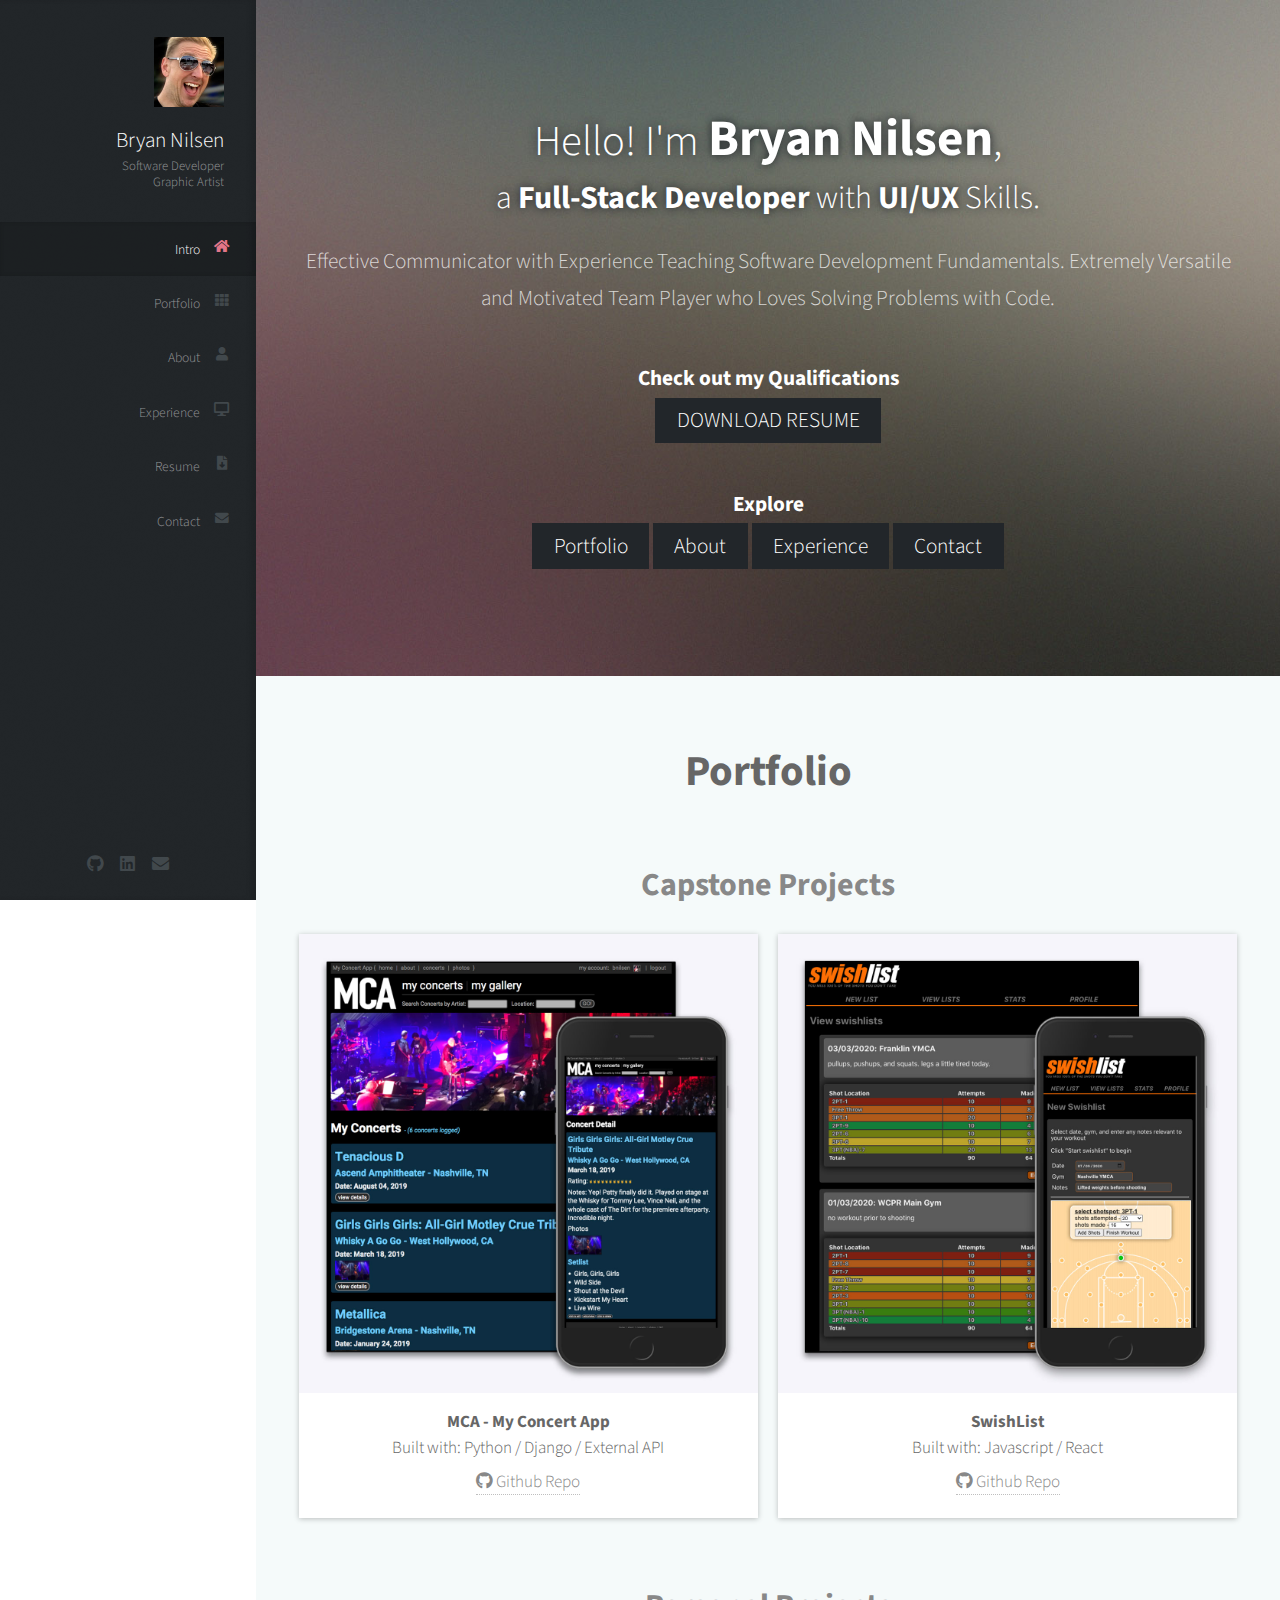
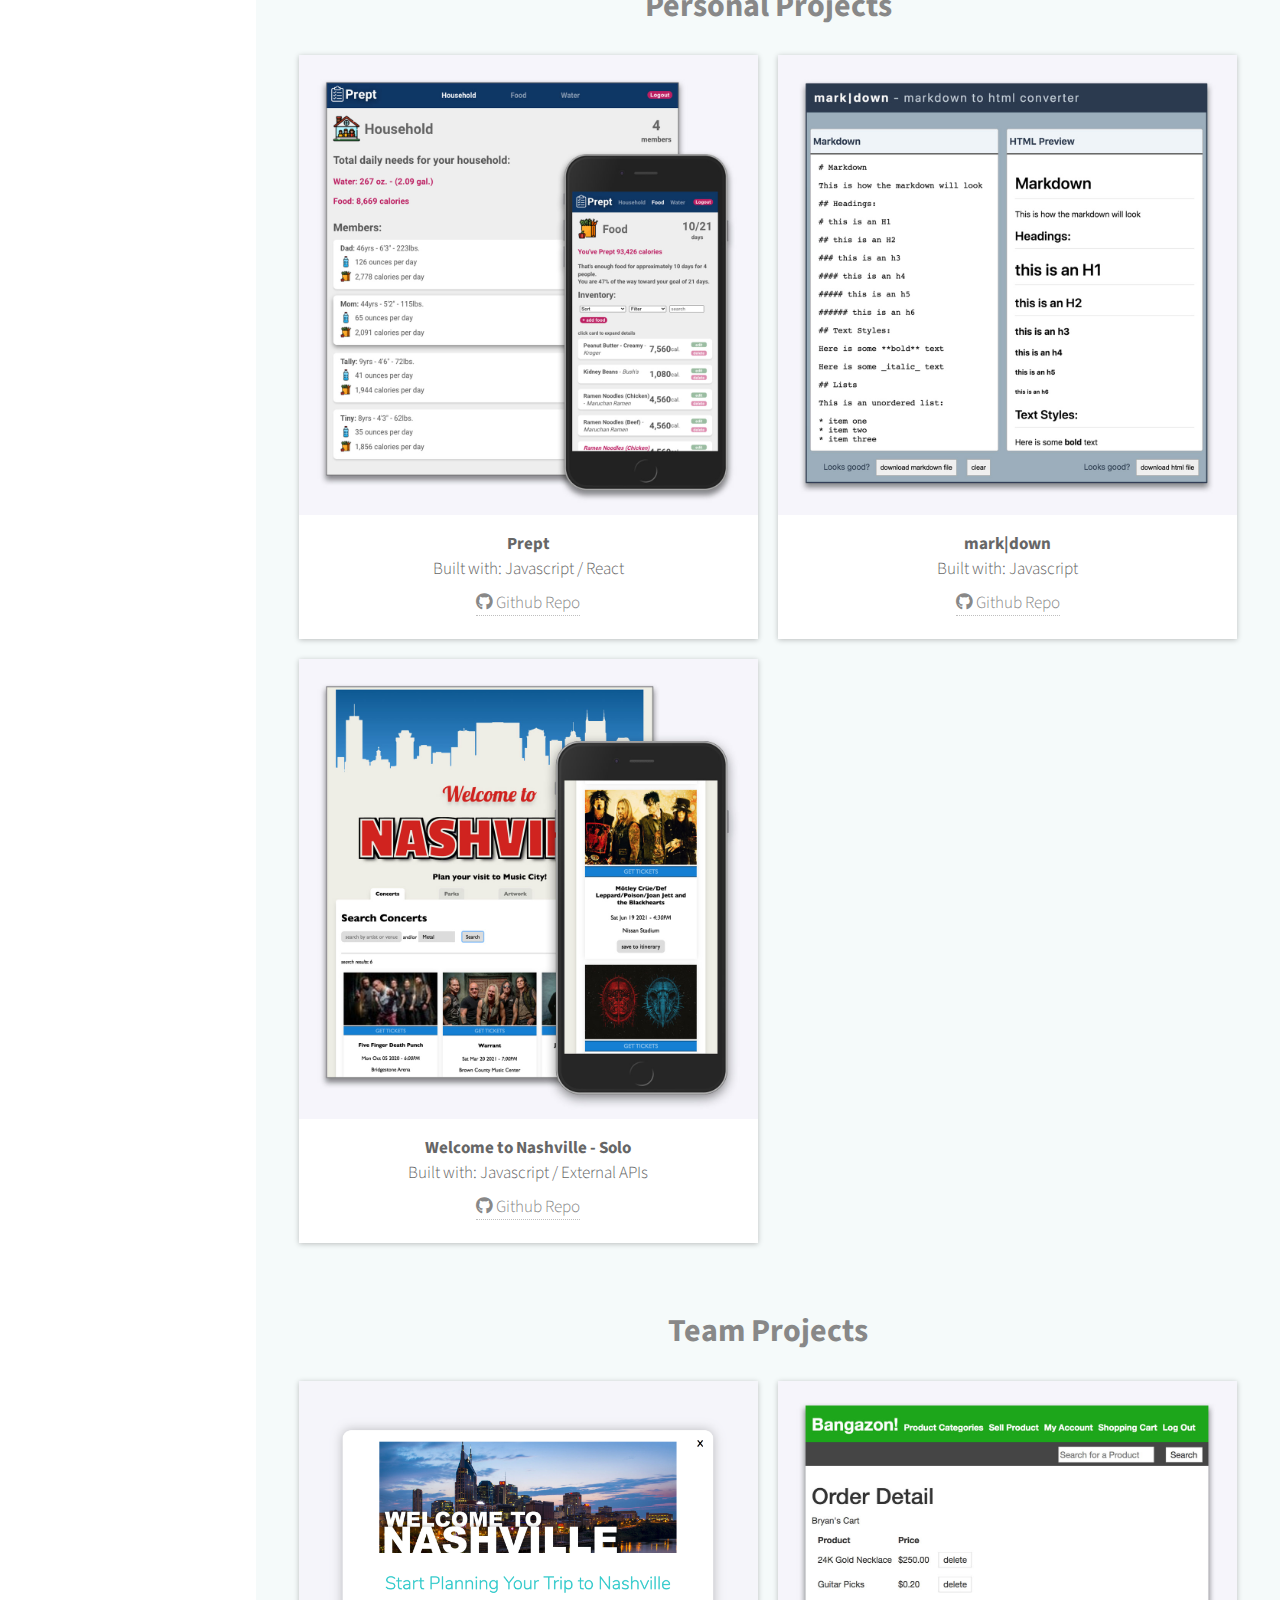
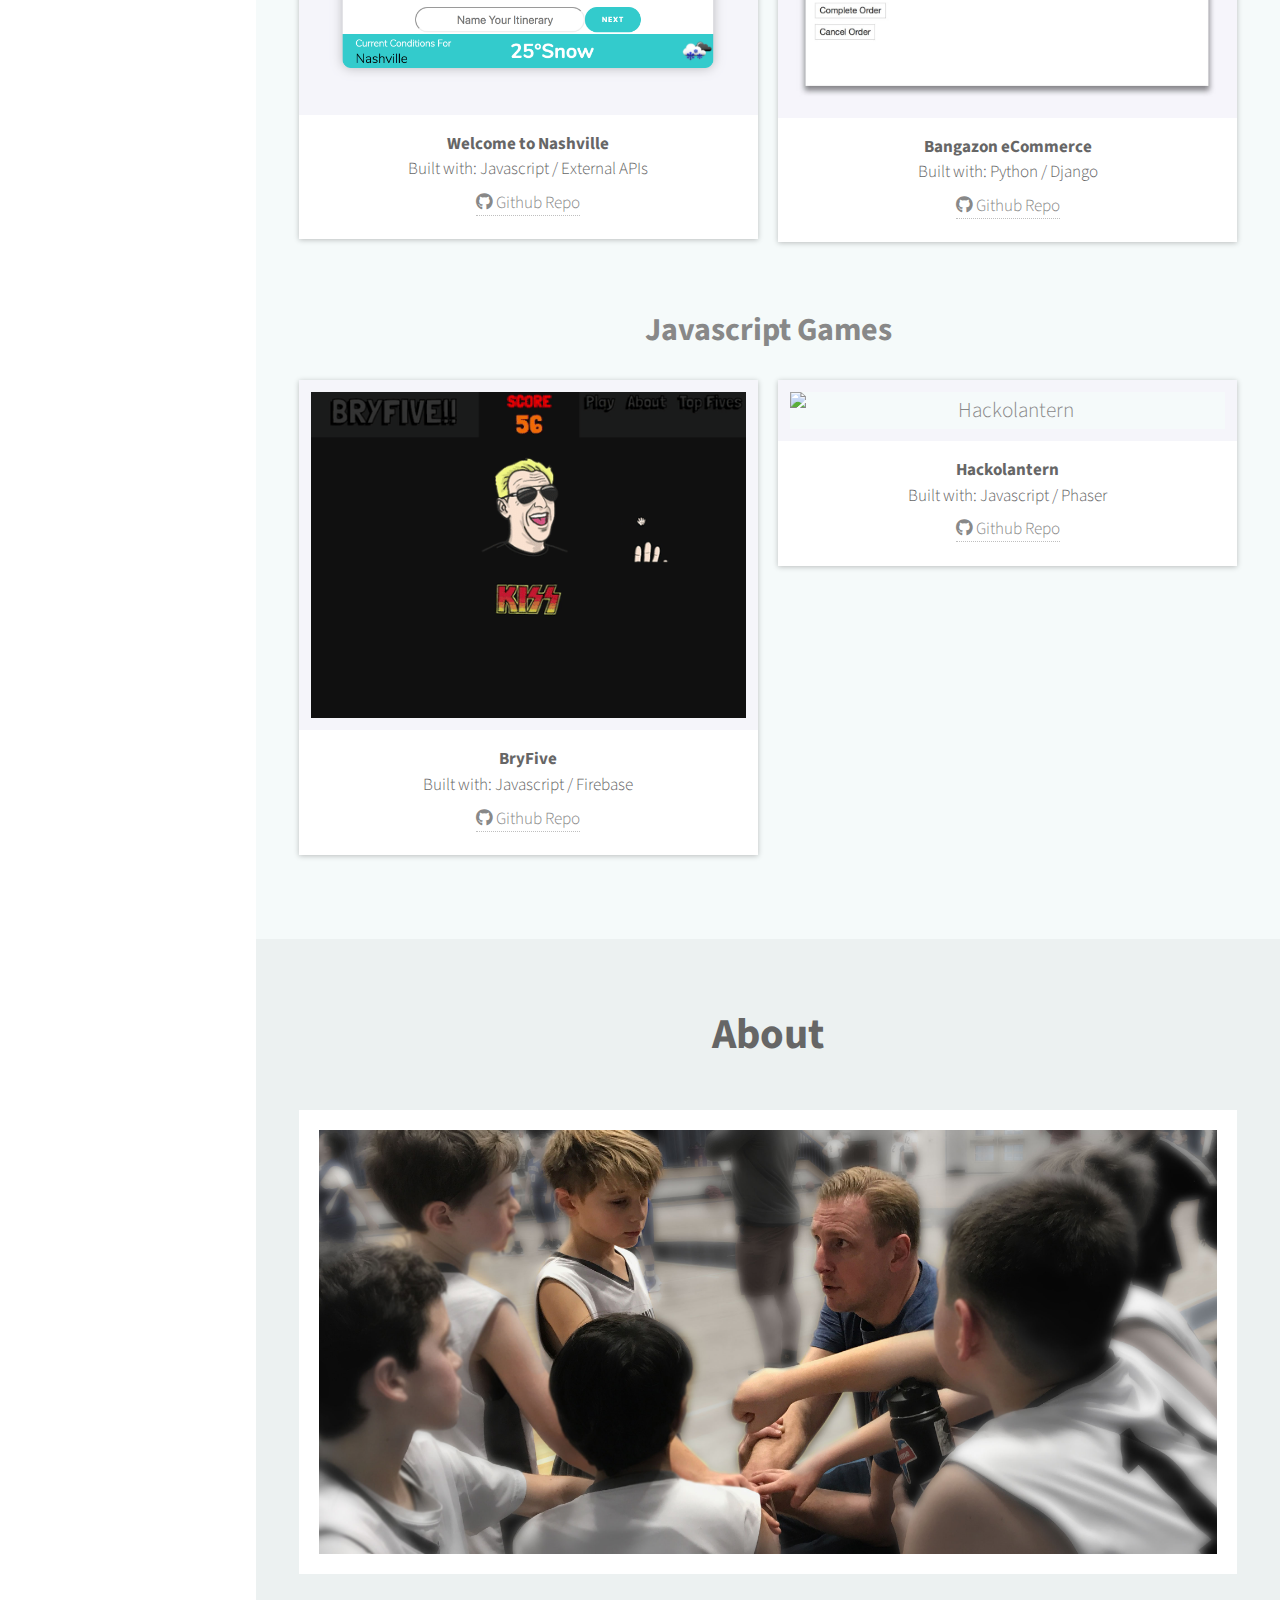
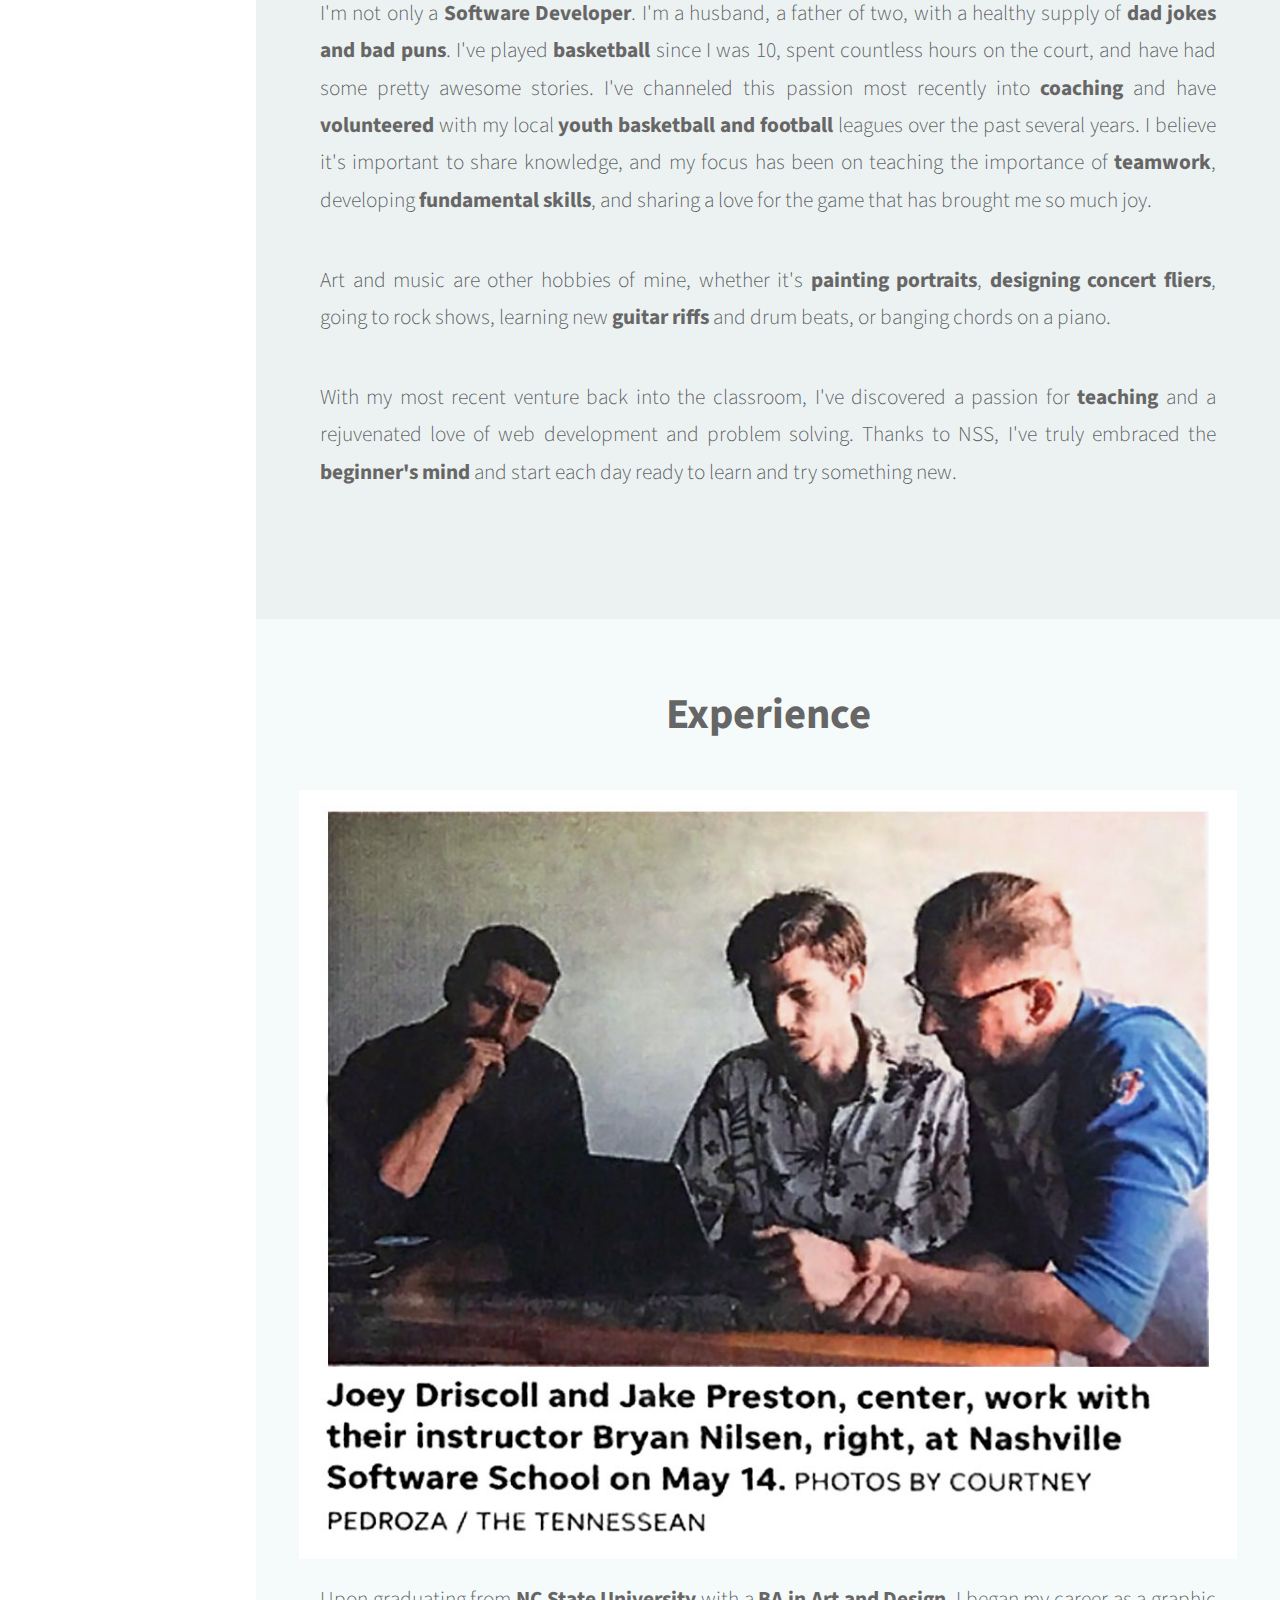
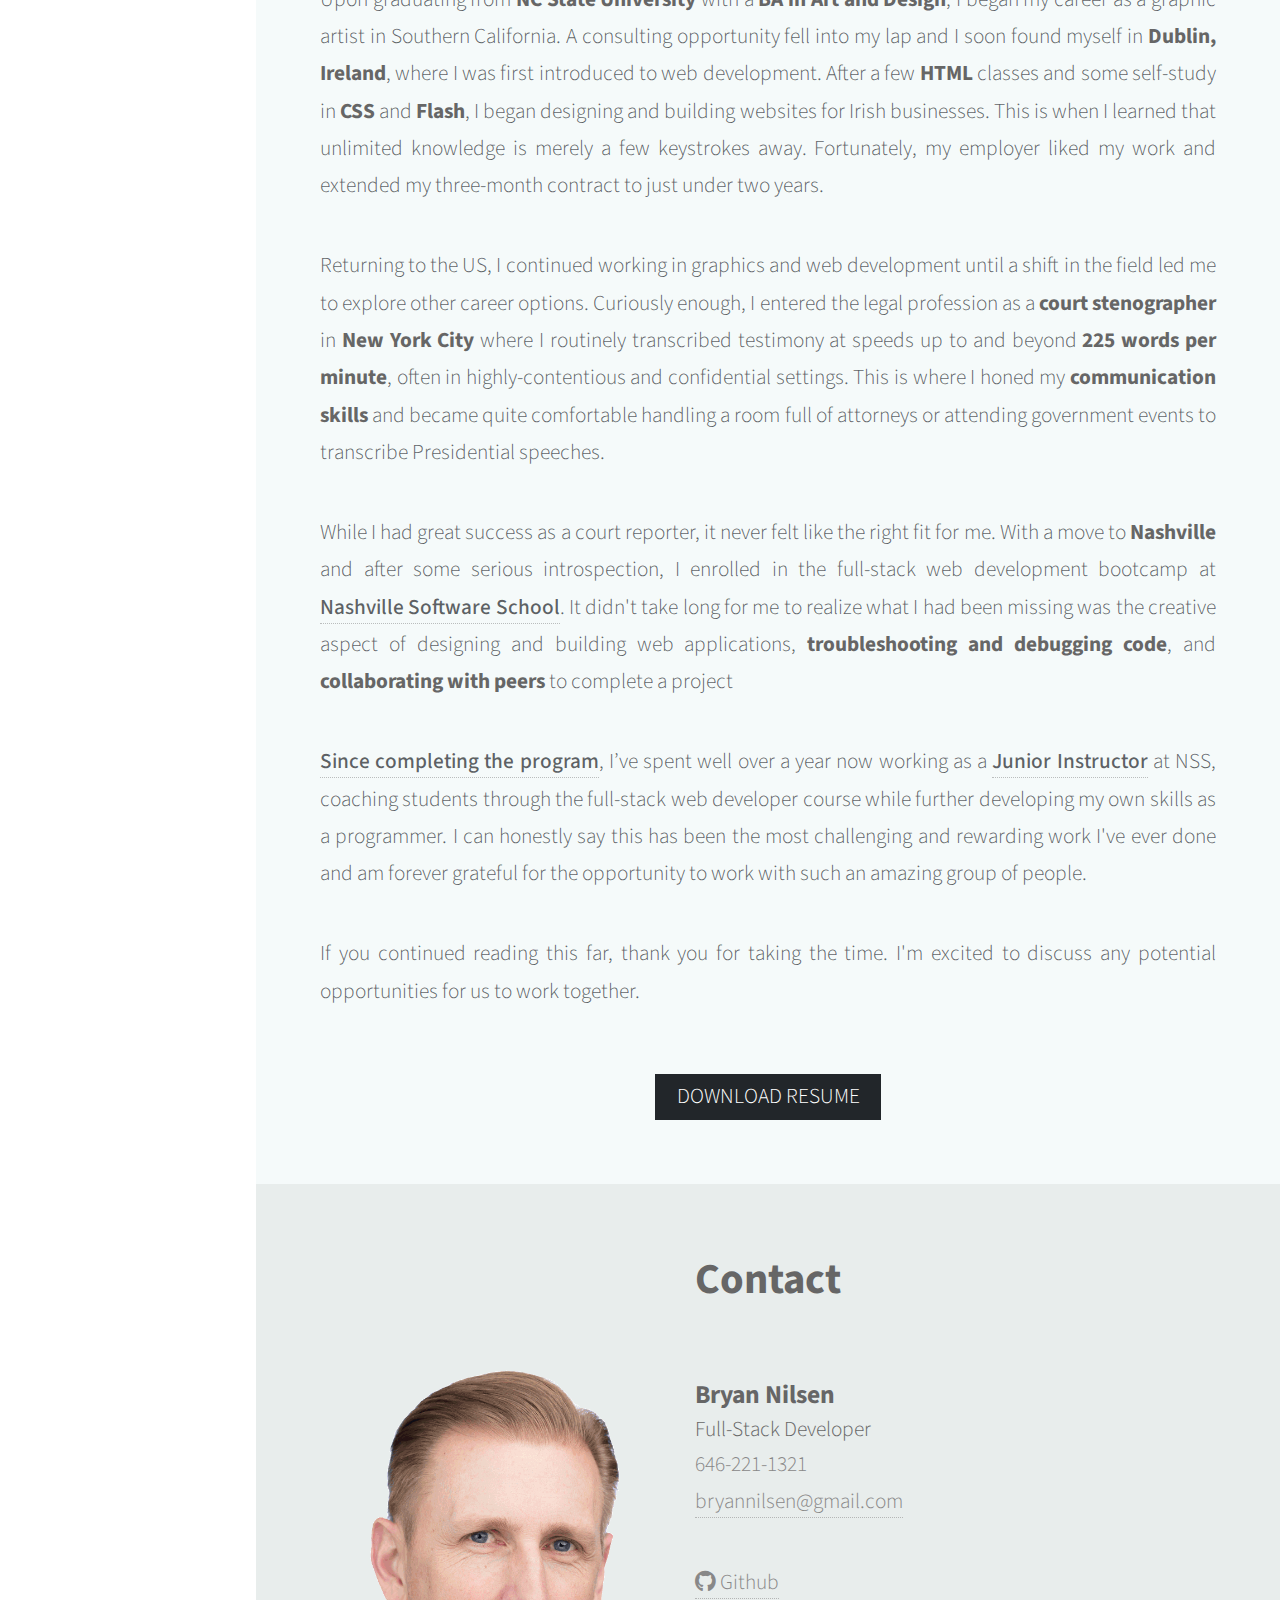
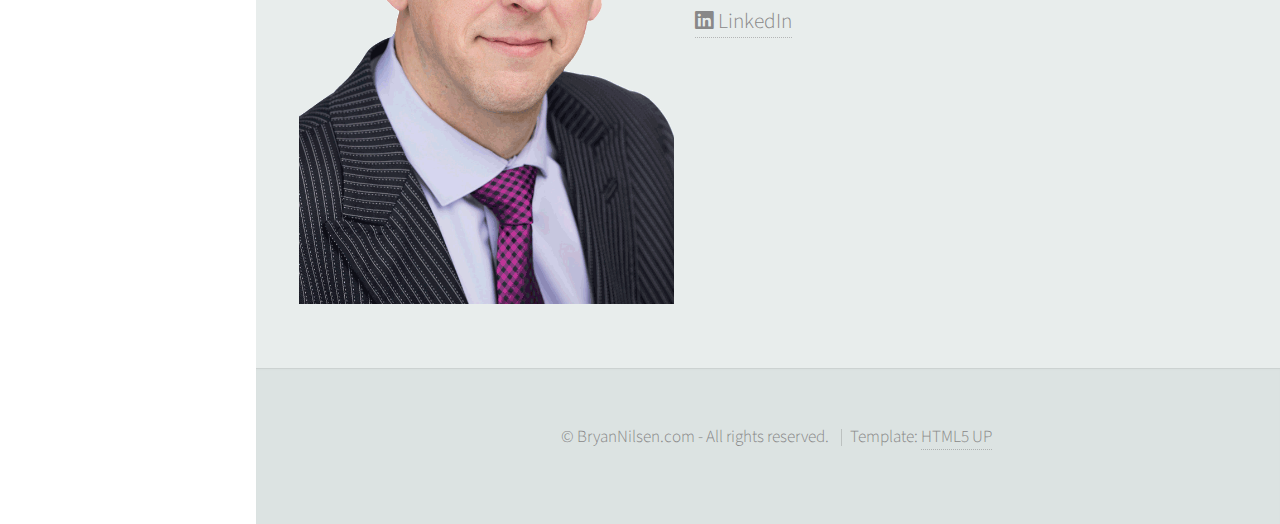
==== commit 1b6dec16: "removed old version code" ====
--- a/index.html
+++ b/index.html
@@ -166,7 +166,7 @@
 						<article class="item">
 							<a href="https://github.com/BryanNilsen/Welcome-To-Nashville-Solo" rel="noopener noreferrer" target="_blank" class="image fit"><img src="./images/work-w2nash-white.jpg" alt="Welcome to Nashville" /></a>
 							<header>
-								<h3 class="name_bold">Welcome to Nashville</h3>
+								<h3 class="name_bold">Welcome to Nashville - Solo</h3>
 								<h6>Built with: Javascript / External APIs</h6>
 								<a href="https://github.com/BryanNilsen/Welcome-To-Nashville-Solo" rel="noopener noreferrer" target="_blank" class="icon brands fa-github"> Github
 									Repo</a>
@@ -175,12 +175,38 @@
 					</div>
 				</div>
 
-				<!-- ROW 3 -->
+				<!-- ROW 4 -->
+				<div class="portfolio_header_title">Team Projects</div>
+				<div class="row">
+					<div class="col-6 col-12-mobile">
+						<article class="item">
+							<a href="https://github.com/BryanNilsen/WELCOME-TO-NASHVILLE" rel="noopener noreferrer" target="_blank" class="image fit"><img src="./images/WelcomeToNashville-preview.png" alt="Welcome to Nashville" /></a>
+							<header>
+								<h3 class="name_bold">Welcome to Nashville</h3>
+								<h6>Built with: Javascript / External APIs</h6>
+								<a href="https://github.com/BryanNilsen/WELCOME-TO-NASHVILLE" rel="noopener noreferrer" target="_blank" class="icon brands fa-github"> Github
+									Repo</a>
+							</header>
+						</article>
+					</div>
+					<div class="col-6 col-12-mobile">
+						<article class="item">
+							<a href="https://github.com/BryanNilsen/BANGAZON-eCommerce" rel="noopener noreferrer" target="_blank" class="image fit"><img src="./images/bangazon-cart.jpg" alt="Bangazon eCommerce" /></a>
+							<header>
+								<h3 class="name_bold">Bangazon eCommerce</h3>
+								<h6>Built with: Python / Django</h6>
+								<a href="https://github.com/BryanNilsen/BANGAZON-eCommerce" rel="noopener noreferrer" target="_blank" class="icon brands fa-github"> Github
+									Repo</a>
+							</header>
+						</article>
+					</div>
+				</div>
+				<!-- ROW 5 -->
 				<div class="portfolio_header_title">Javascript Games</div>
 				<div class="row">
 					<div class="col-6 col-12-mobile">
 						<article class="item">
-							<a href="https://bryfive.com/" rel="noopener no referrer" target="_blank" class="image fit"><img src="./images/bryfive.gif" alt="BryFive" style="border: 0.6em solid white;" /></a>
+							<a href="https://bryfive.com/" rel="noopener no referrer" target="_blank" class="image fit"><img src="./images/bryfive.gif" alt="BryFive" style="border: 0.6em solid #f5f5fa" /></a>
 							<header>
 								<h3 class="name_bold">BryFive</h3>
 								<h6>Built with: Javascript / Firebase</h6>
@@ -190,7 +216,7 @@
 					</div>
 					<div class="col-6 col-12-mobile">
 						<article class="item">
-							<a href="https://github.com/BryanNilsen/Hackolantern" rel="noopener noreferrer" target="_blank" class="image fit"><img src="./images/hackolantern.gif" alt="Hackolantern" style="border: 0.6em solid white;" /></a>
+							<a href="https://github.com/BryanNilsen/Hackolantern" rel="noopener noreferrer" target="_blank" class="image fit"><img src="./images/hackolantern.gif" alt="Hackolantern" style="border: 0.6em solid #f5f5fa" /></a>
 							<header>
 								<h3 class="name_bold">Hackolantern</h3>
 								<h6>Built with: Javascript / Phaser</h6>
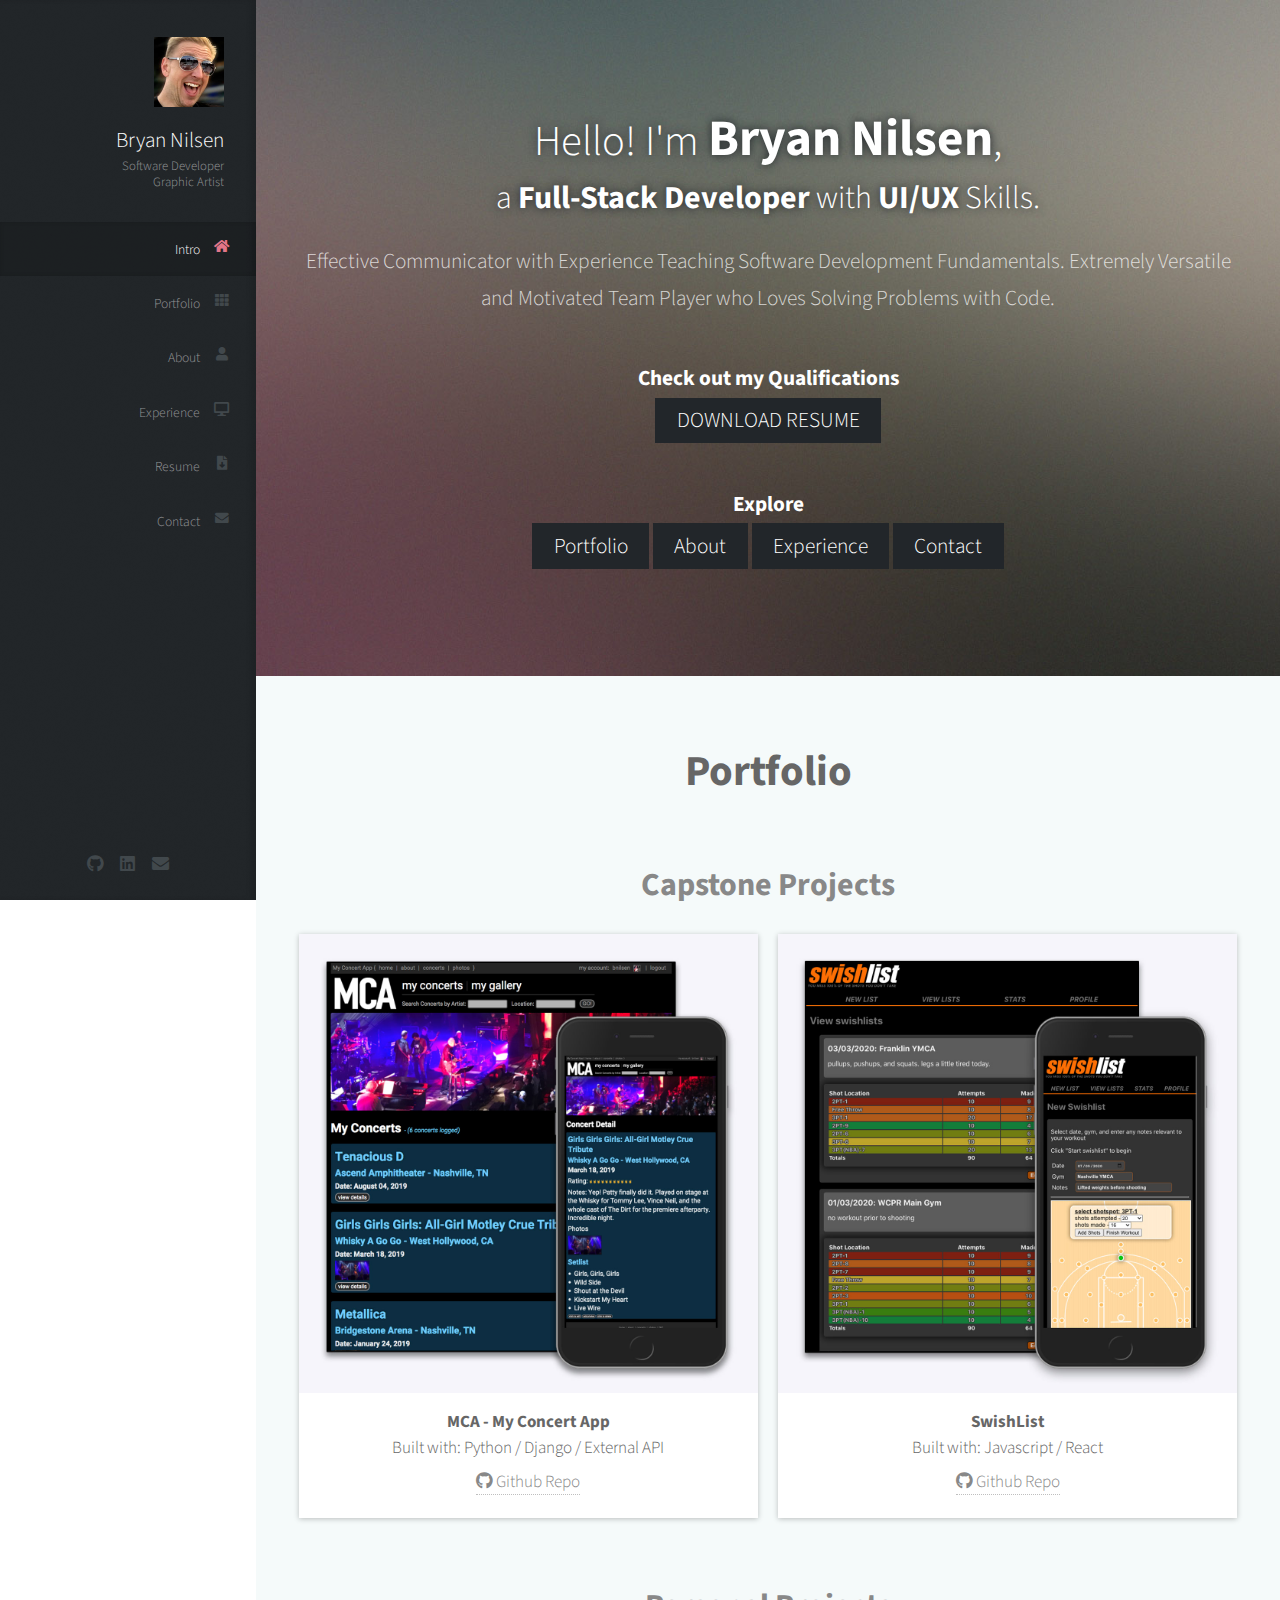
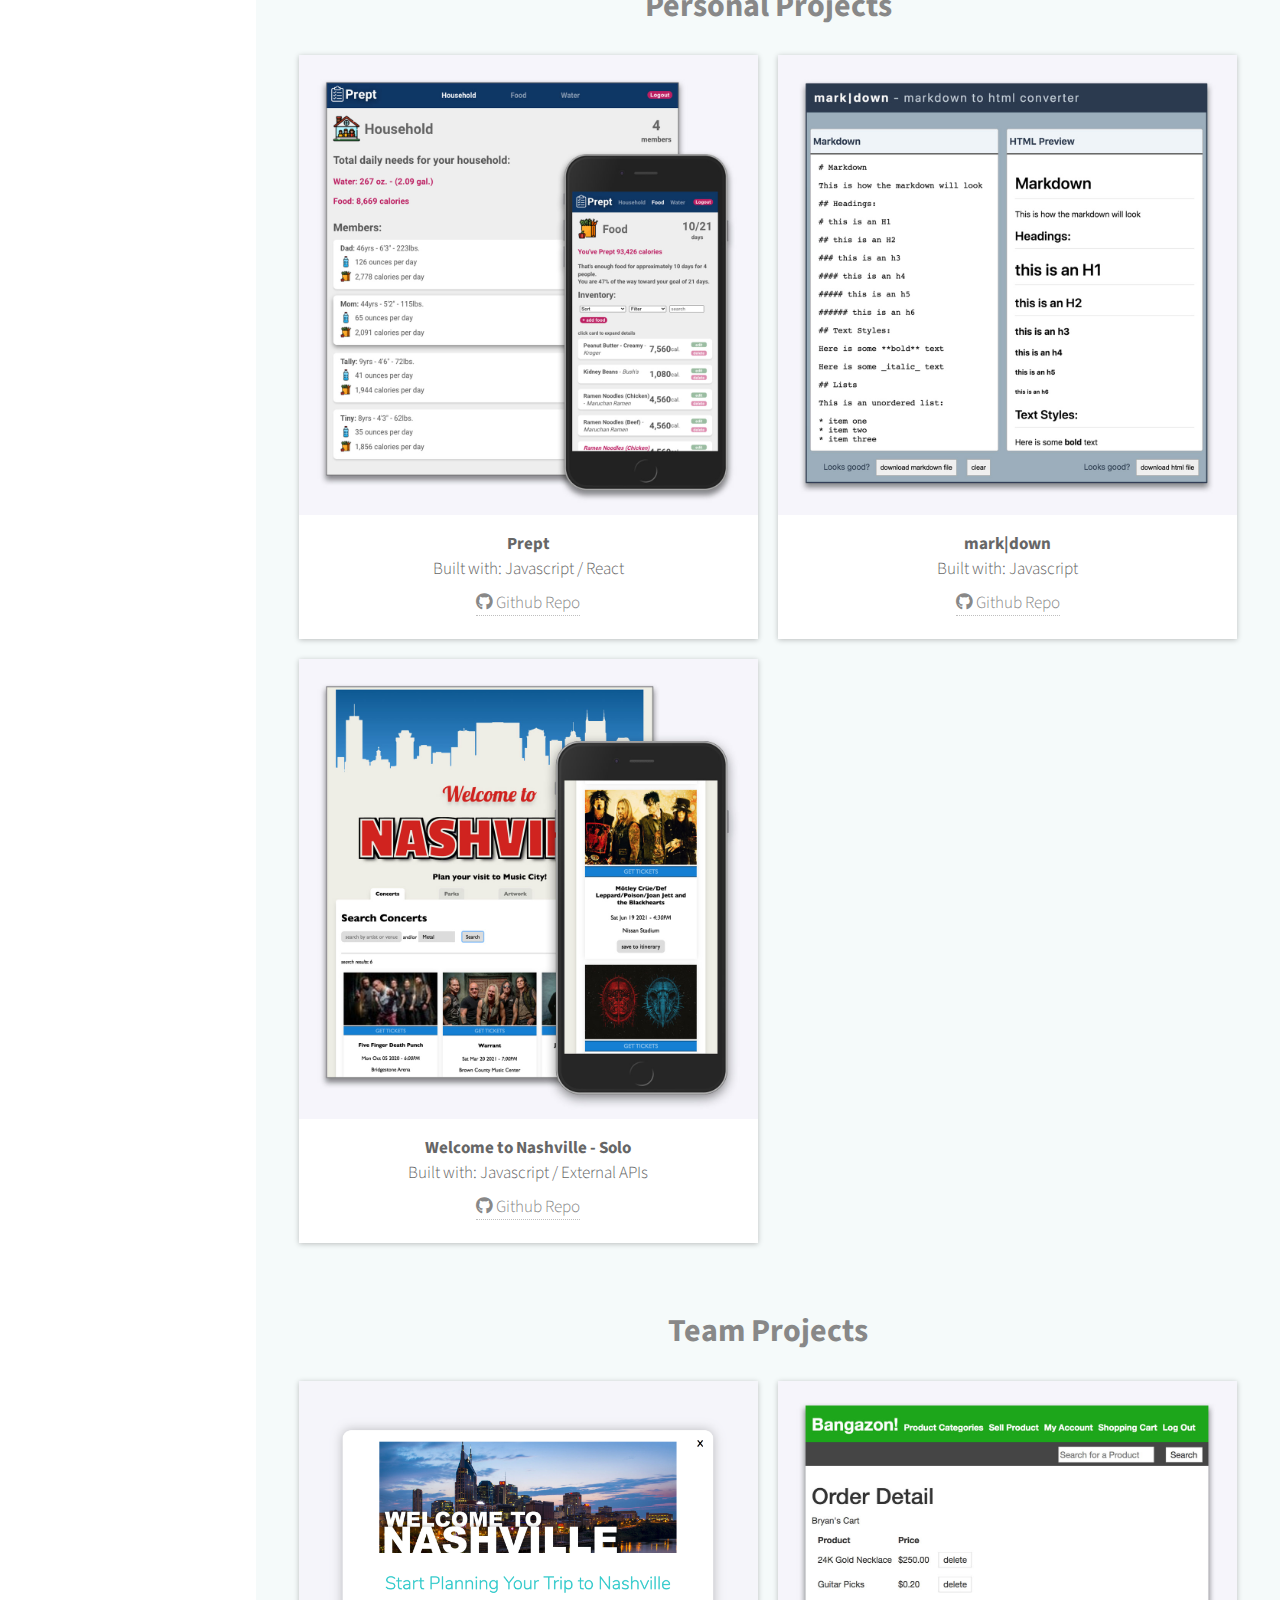
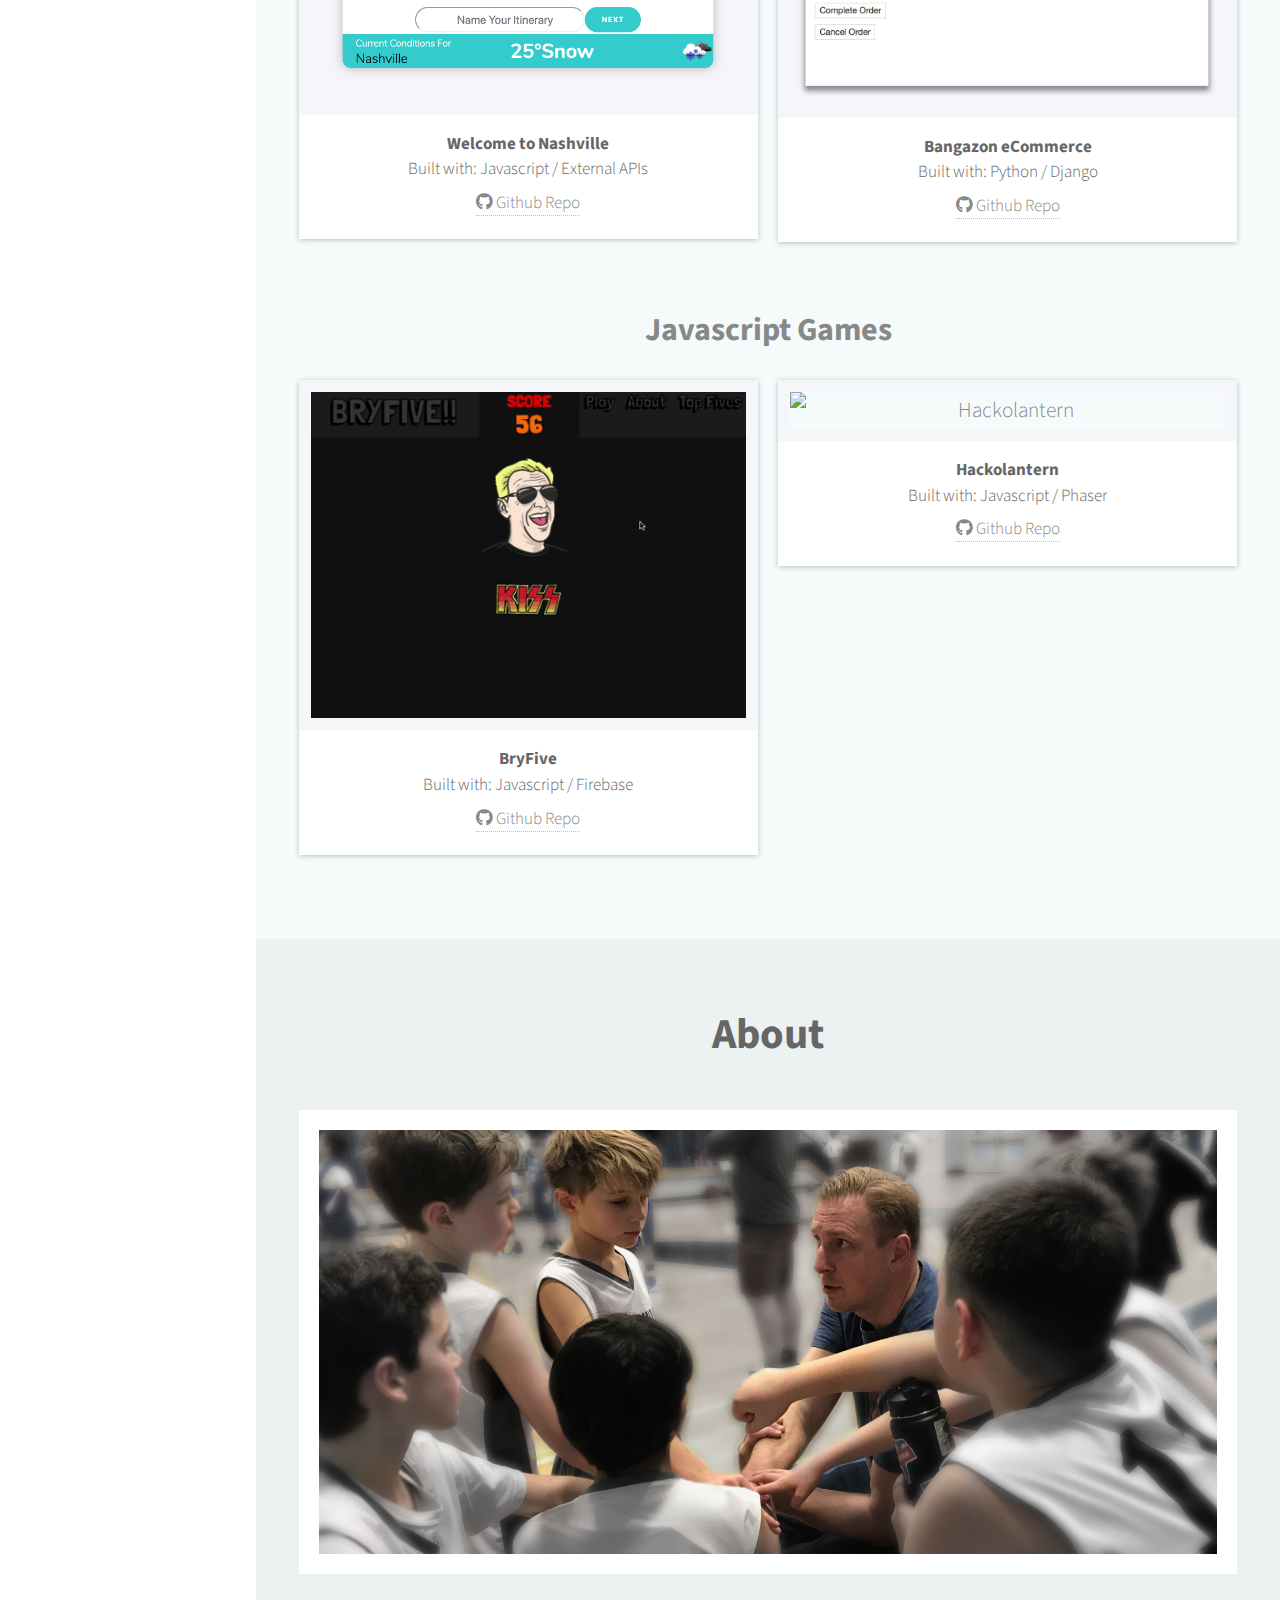
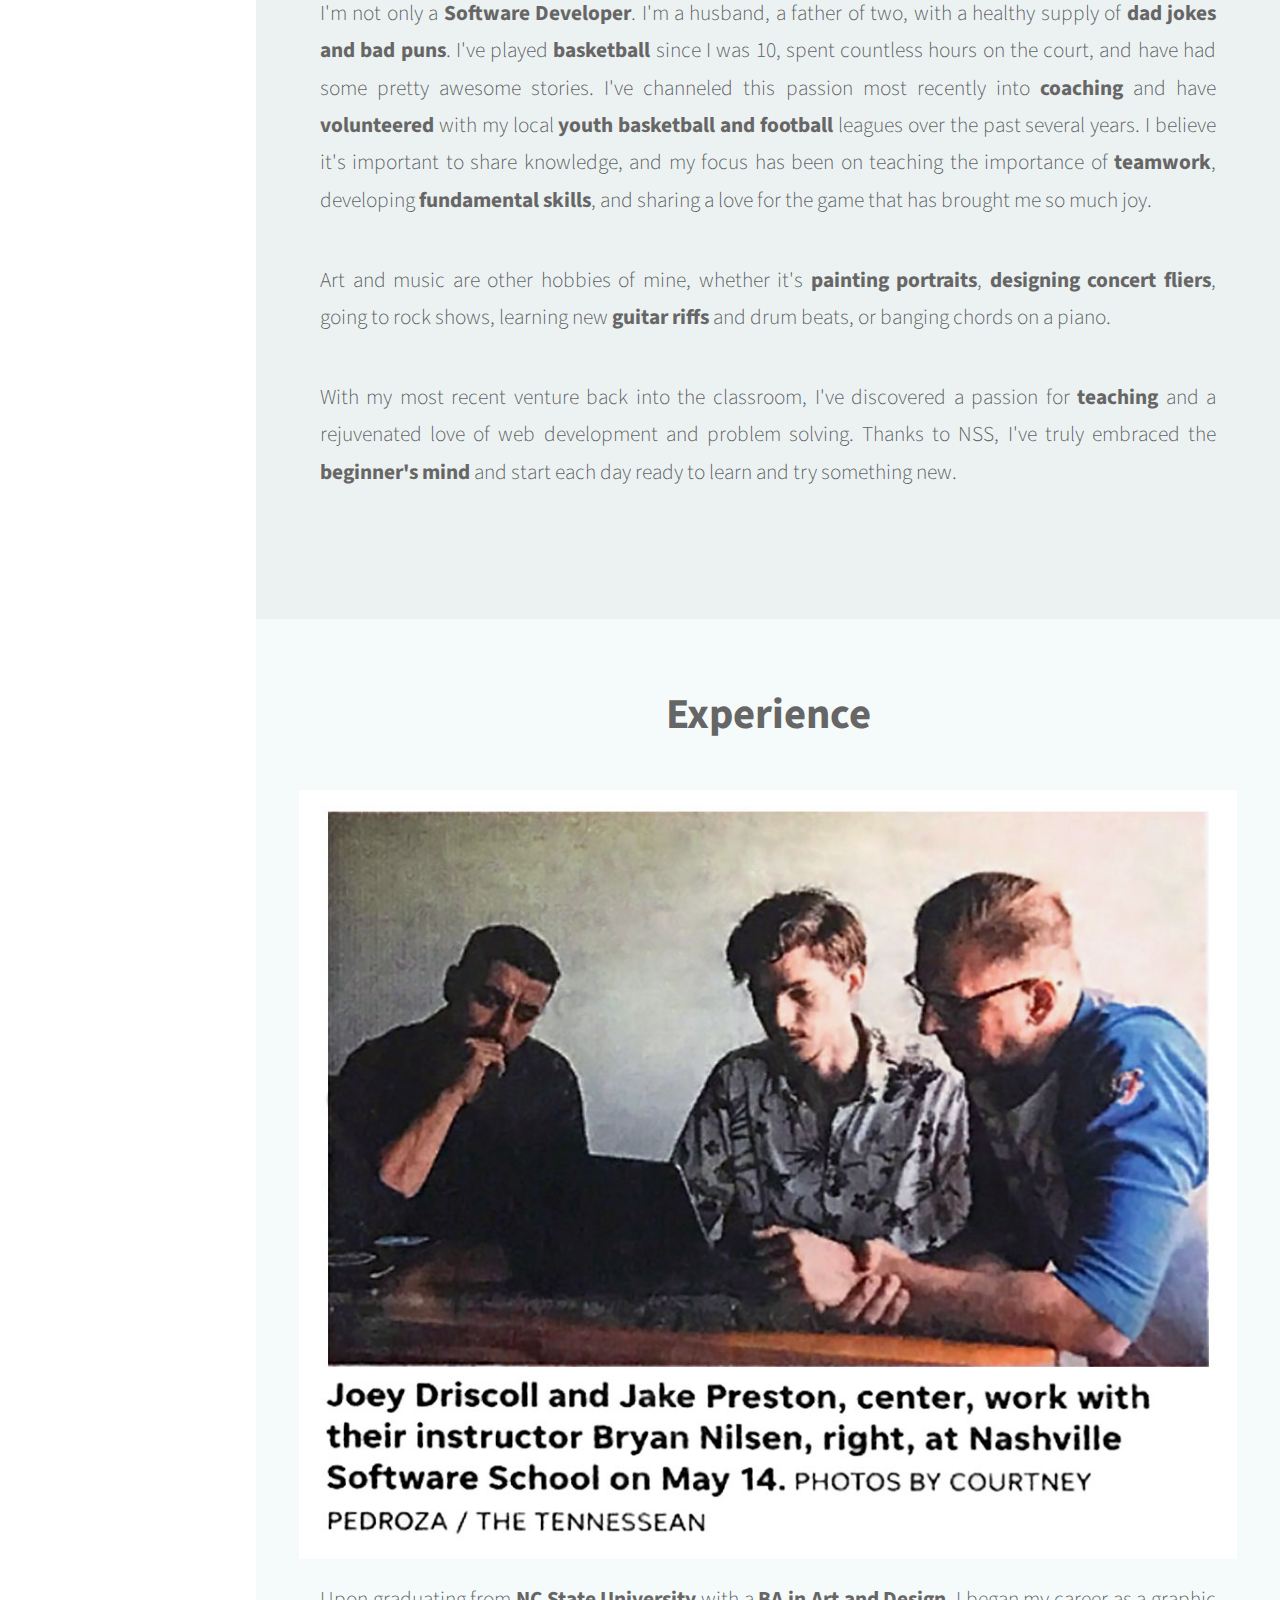
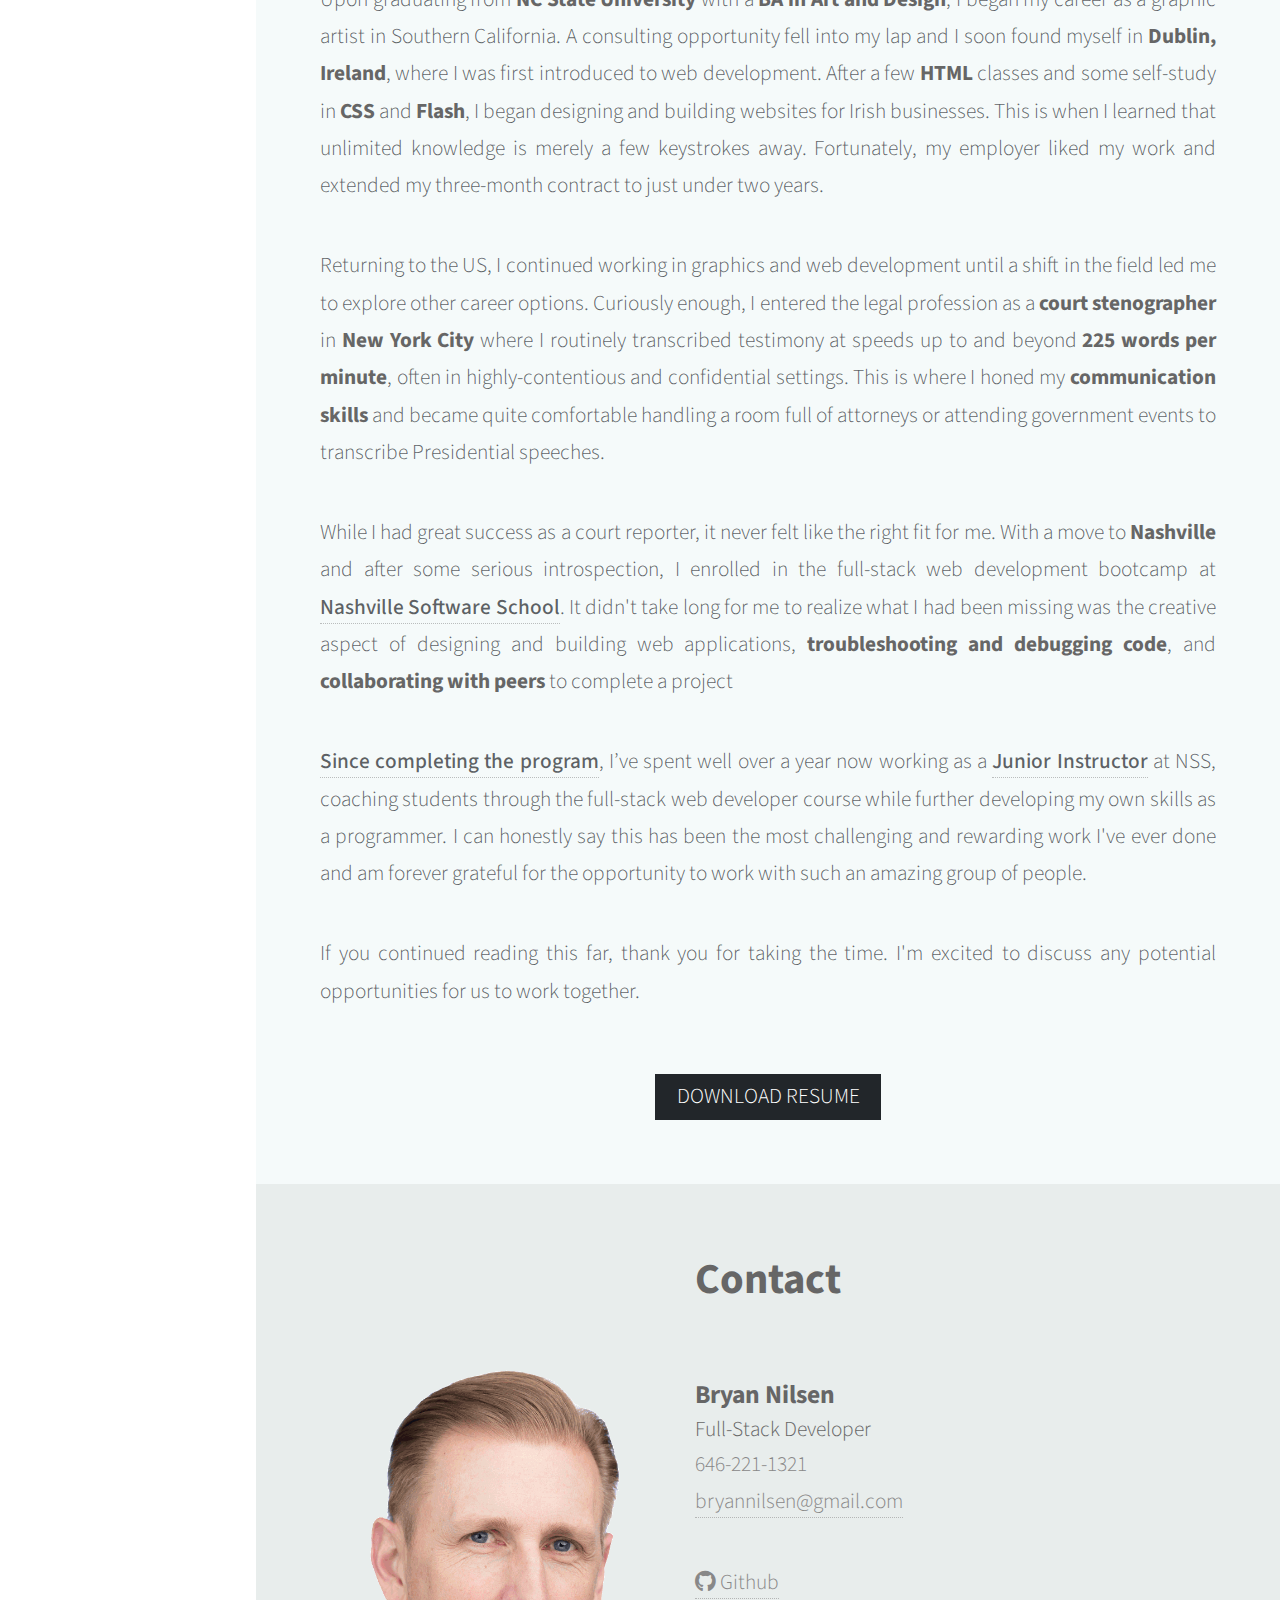
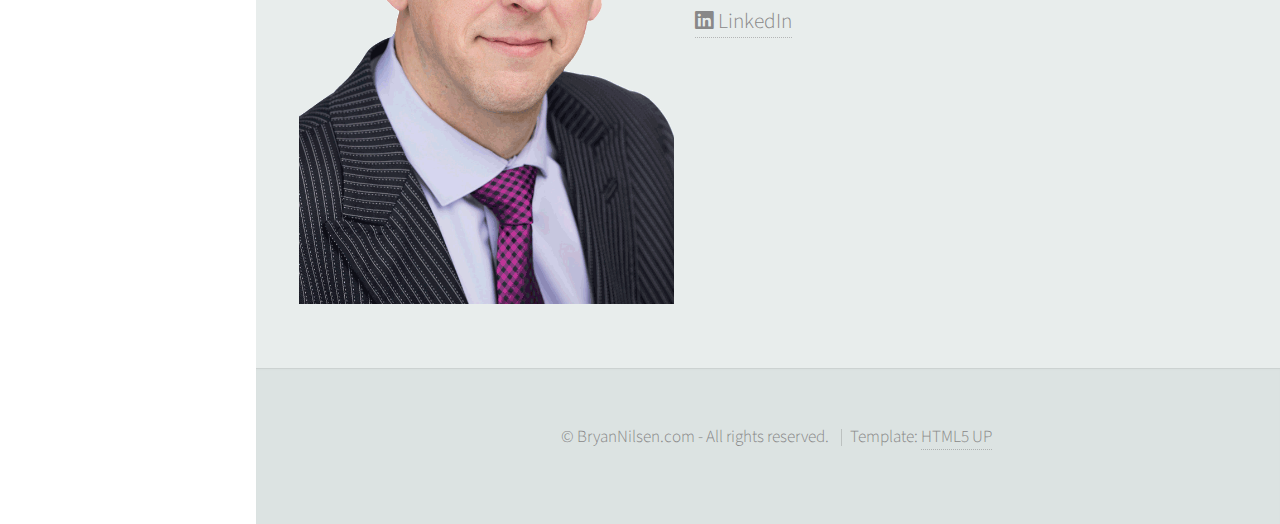
==== commit 39292f52: "updated links, readme, and resume" ====
--- a/index.html
+++ b/index.html
@@ -114,7 +114,7 @@
 				<div class="row">
 					<div class="col-6 col-12-mobile">
 						<article class="item">
-							<a href="https://github.com/BryanNilsen/MCA-MyConcertApp" class="image fit"><img src="./images/work-mca-white.jpg" alt="MCA - My Concert App" /></a>
+							<a href="https://github.com/BryanNilsen/MCA-MyConcertApp" rel="noopener noreferrer" target="_blank" class="image fit"><img src="./images/work-mca-white.jpg" alt="MCA - My Concert App" /></a>
 							<header>
 								<h3 class="name_bold">MCA - My Concert App</h3>
 								<h6>Built with: Python / Django / External API</h6>
@@ -150,7 +150,7 @@
 					</div>
 					<div class="col-6 col-12-mobile">
 						<article class="item">
-							<a href="https://github.com/BryanNilsen/MarkdownConverter" rel="noopener noreferrer" target="_blank" class="image fit"><img src="./images/work-markdown-white.jpg" alt="MarkDown - Markdown to HTML Converter" /></a>
+							<a href="https://www.bryannilsen.com/MarkdownConverter" rel="noopener noreferrer" target="_blank" class="image fit"><img src="./images/work-markdown-white.jpg" alt="MarkDown - Markdown to HTML Converter" /></a>
 							<header>
 								<h3 class="name_bold">mark|down</h3>
 								<h6>Built with: Javascript</h6>
@@ -274,18 +274,9 @@
 					</p>
 
 				</div>
+				<!-- Resume -->
 				<a id="resume" href="images/Bryan-Nilsen-Software-Developer.pdf" target="_blank" rel="noopener noreferrer" class="button scrolly">DOWNLOAD RESUME</a>
 		</section>
-
-
-		<!-- Resume -->
-		<!-- <section id="resume" class="two"> -->
-		<!-- <div class="container"> -->
-		<!-- <header>
-					<h3>Resume / CV</h3>
-				</header> -->
-		<!-- <a href="images/Bryan-Nilsen-Software-Developer.pdf" target="_blank" rel="noopener noreferrer" class="button scrolly">DOWNLOAD RESUME</a>
-		</section> -->
 
 
 		<!-- Contact -->
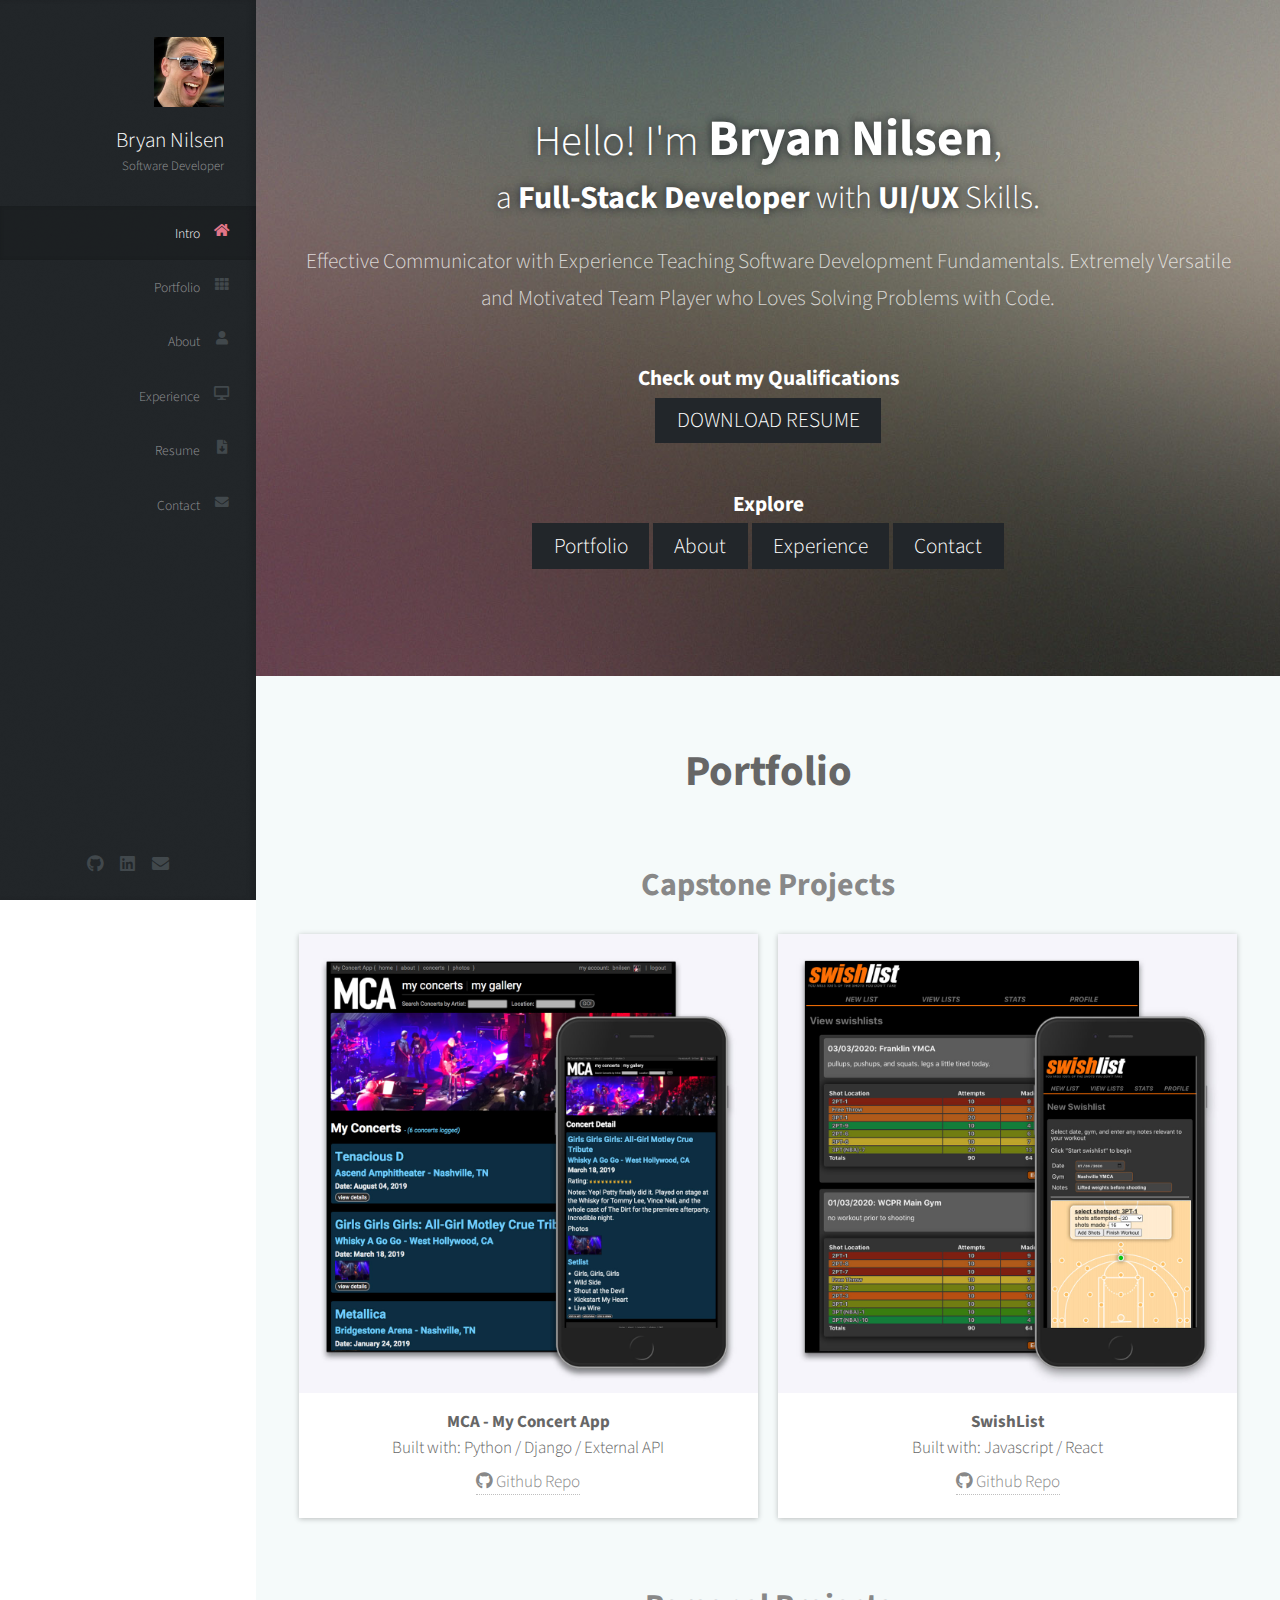
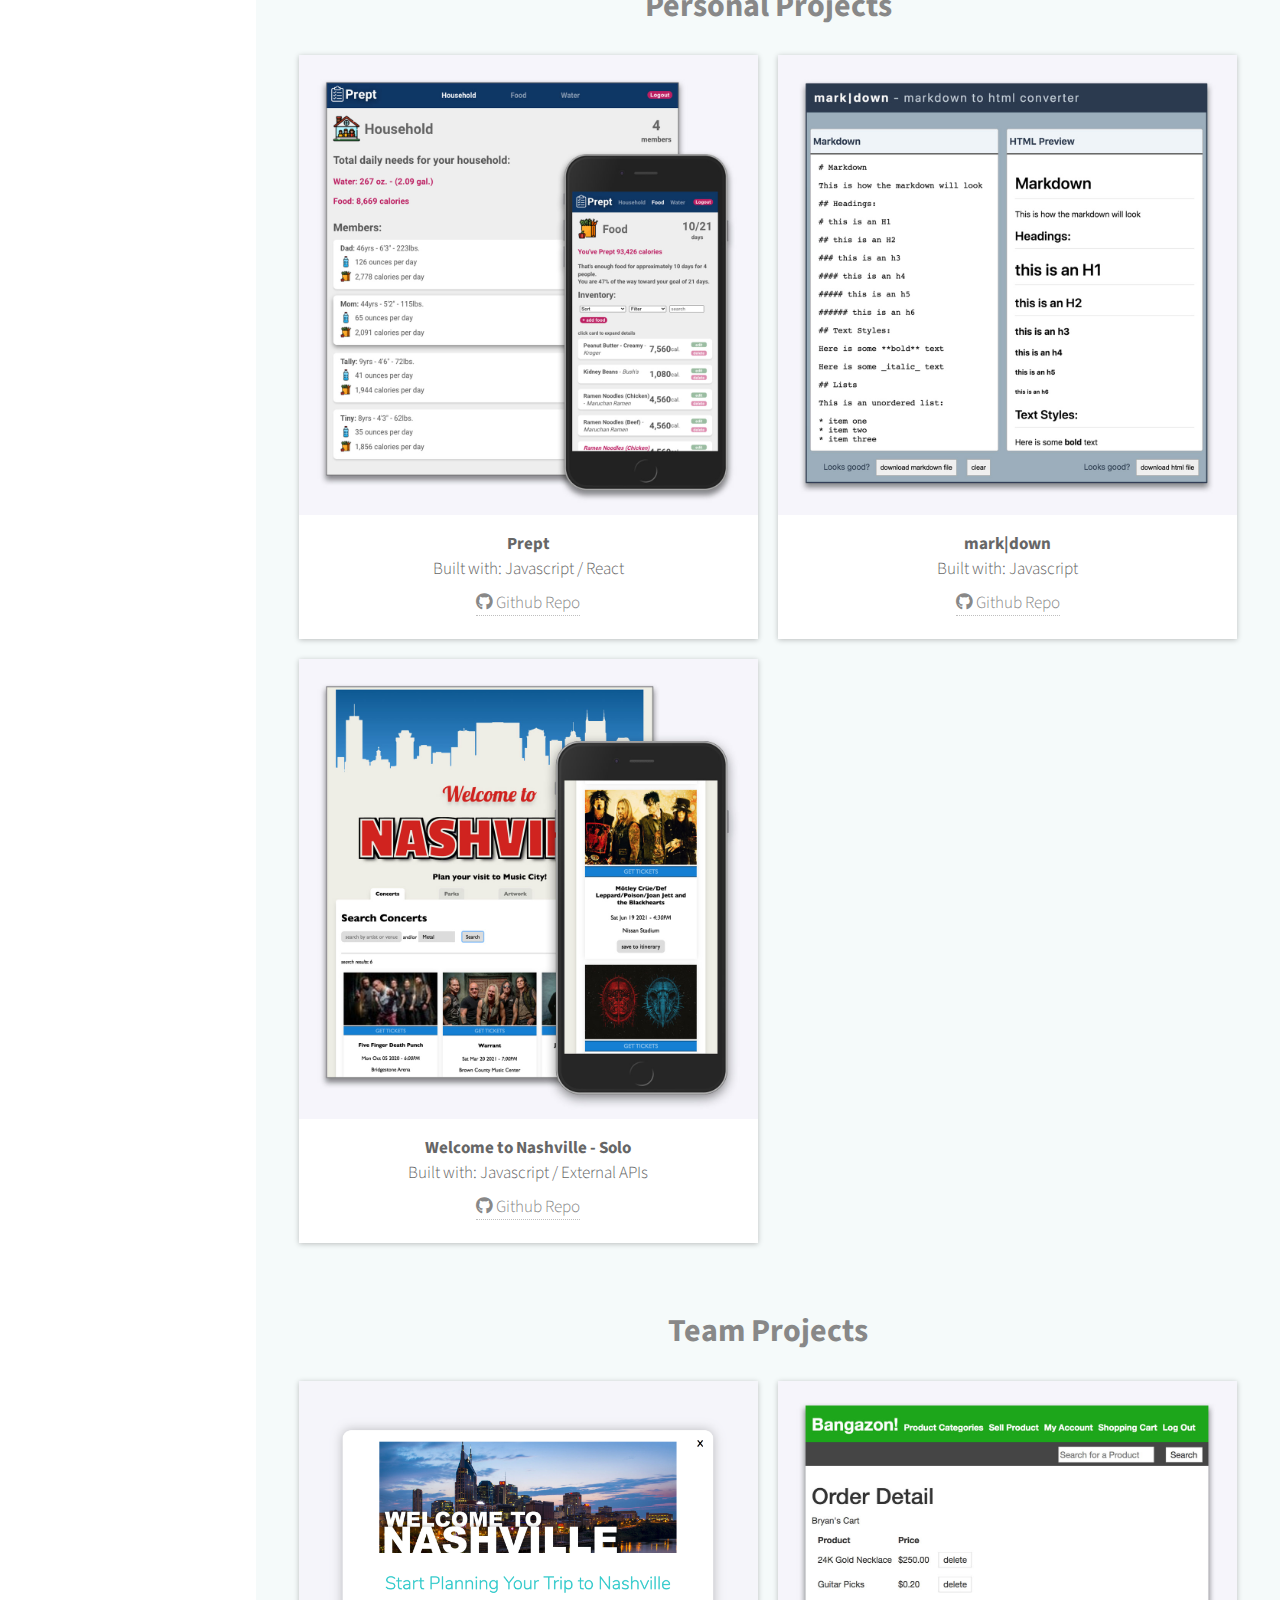
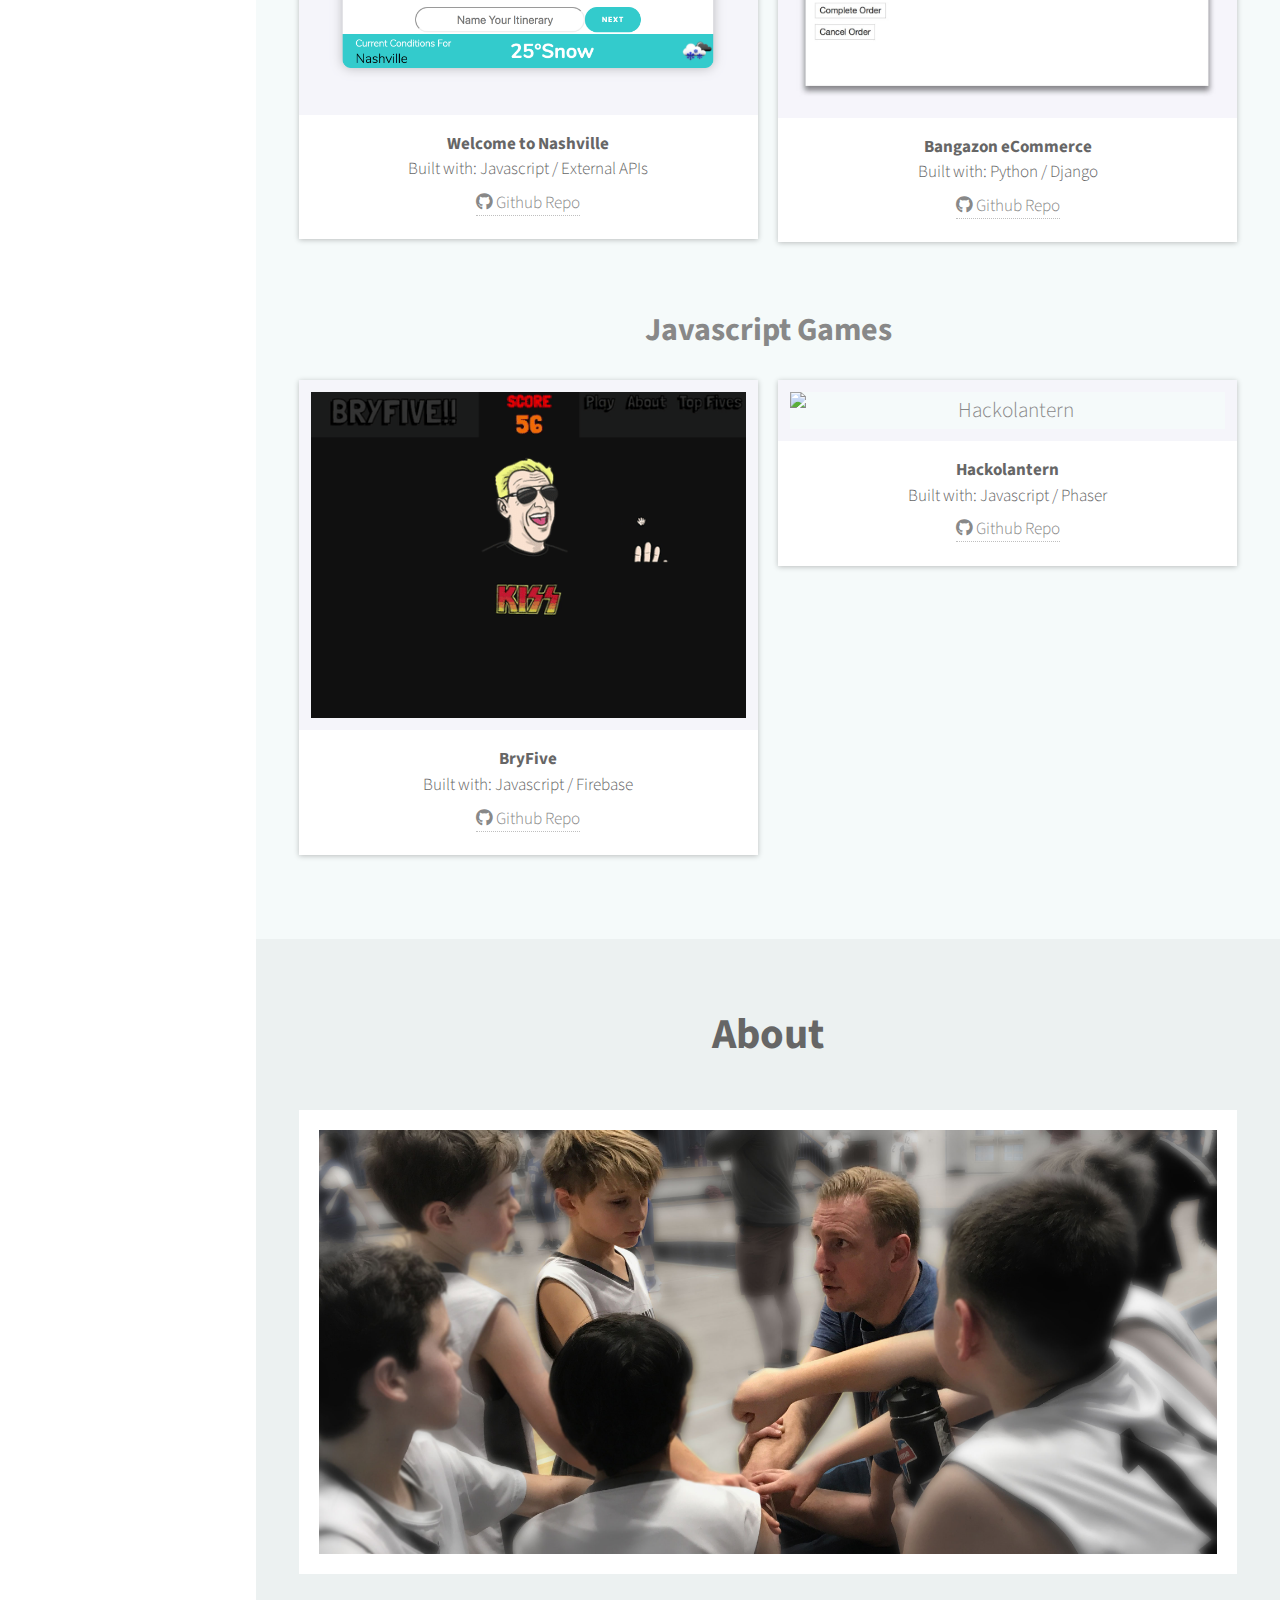
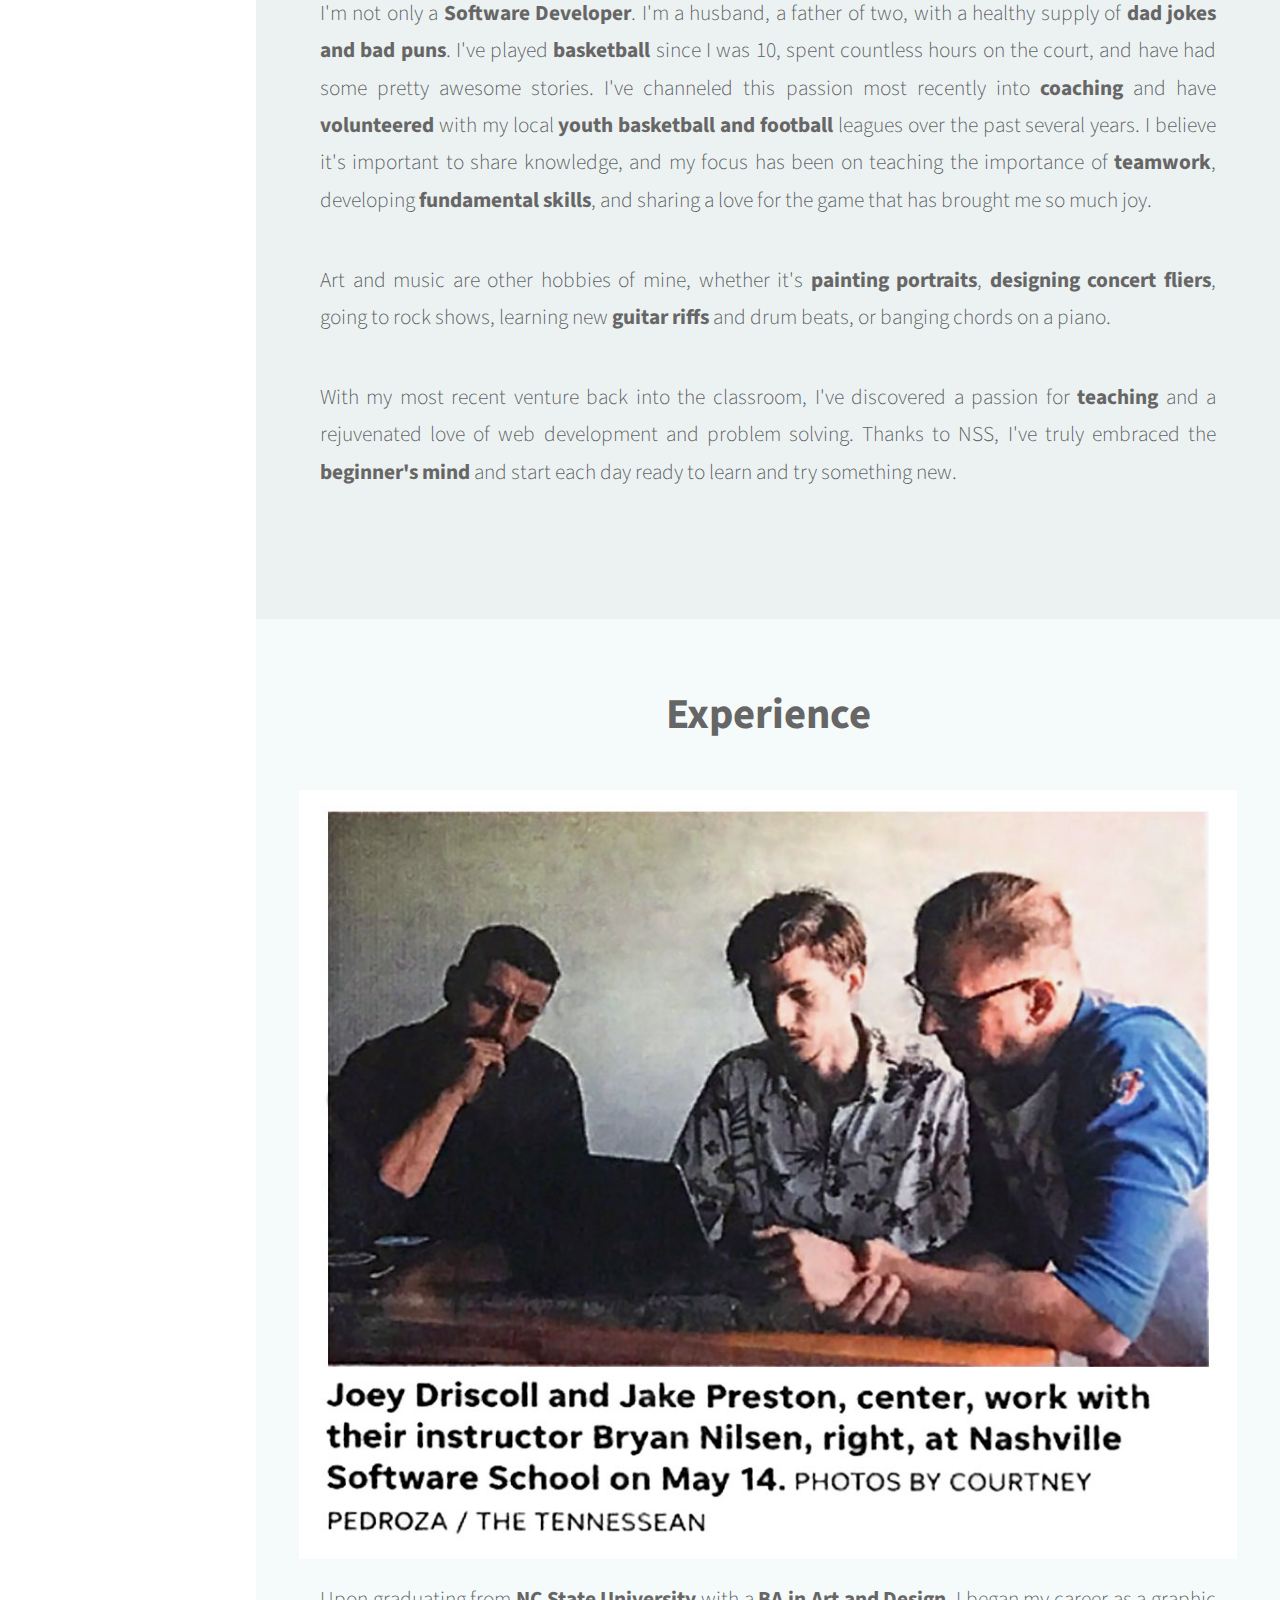
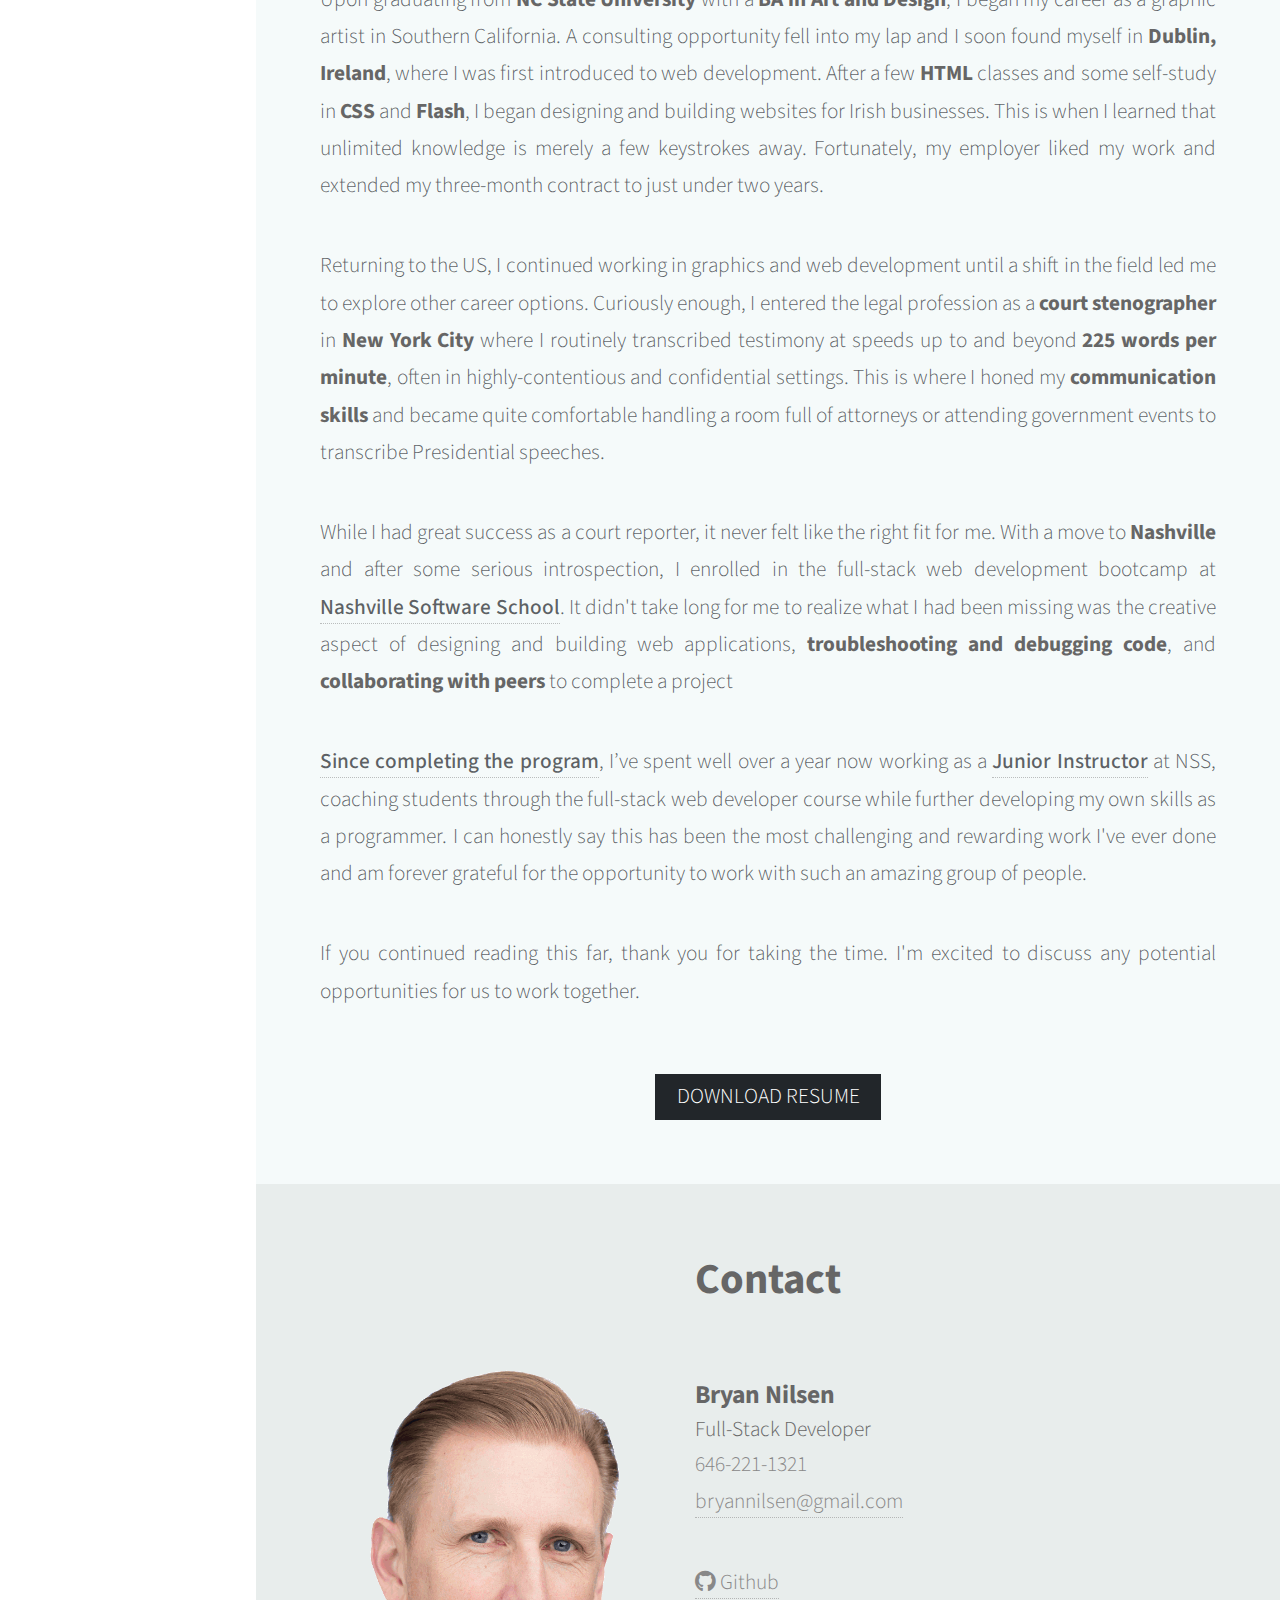
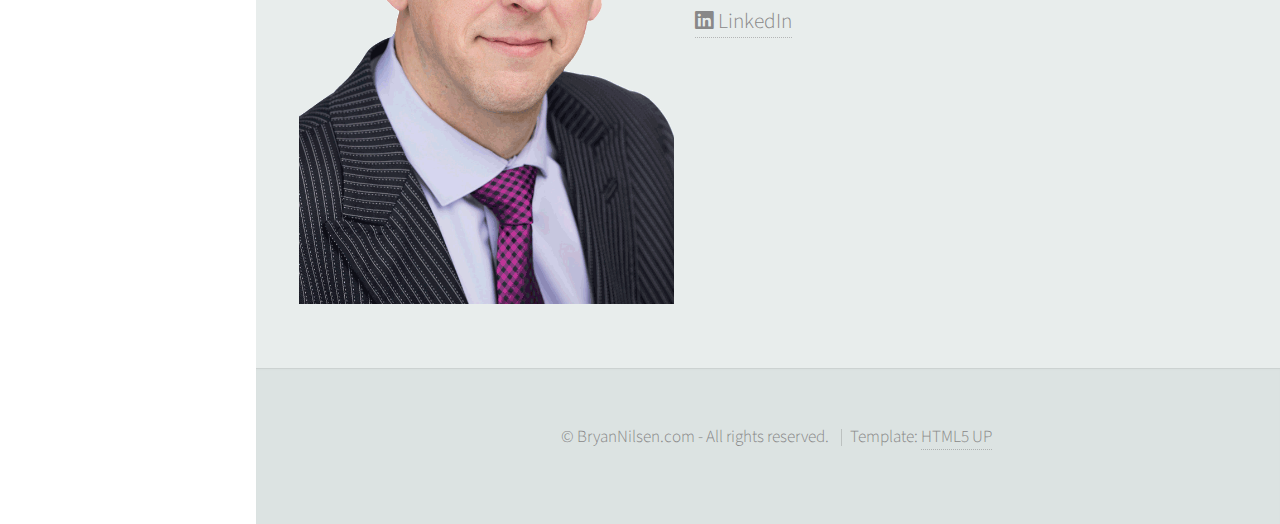
==== commit 8d3a4c86: "update index / added kmyers preview" ====
--- a/index.html
+++ b/index.html
@@ -23,9 +23,7 @@
 			<div id="logo">
 				<span class="image avatar70"><img src="./images/bn-avatar.jpg" alt="Bryan Nilsen" /></span>
 				<h1 id="title">Bryan Nilsen</h1>
-				<p>
-					Software Developer <br />
-					Graphic Artist
+				<p>Software Developer</p>
 			</div>
 
 			<!-- Nav -->
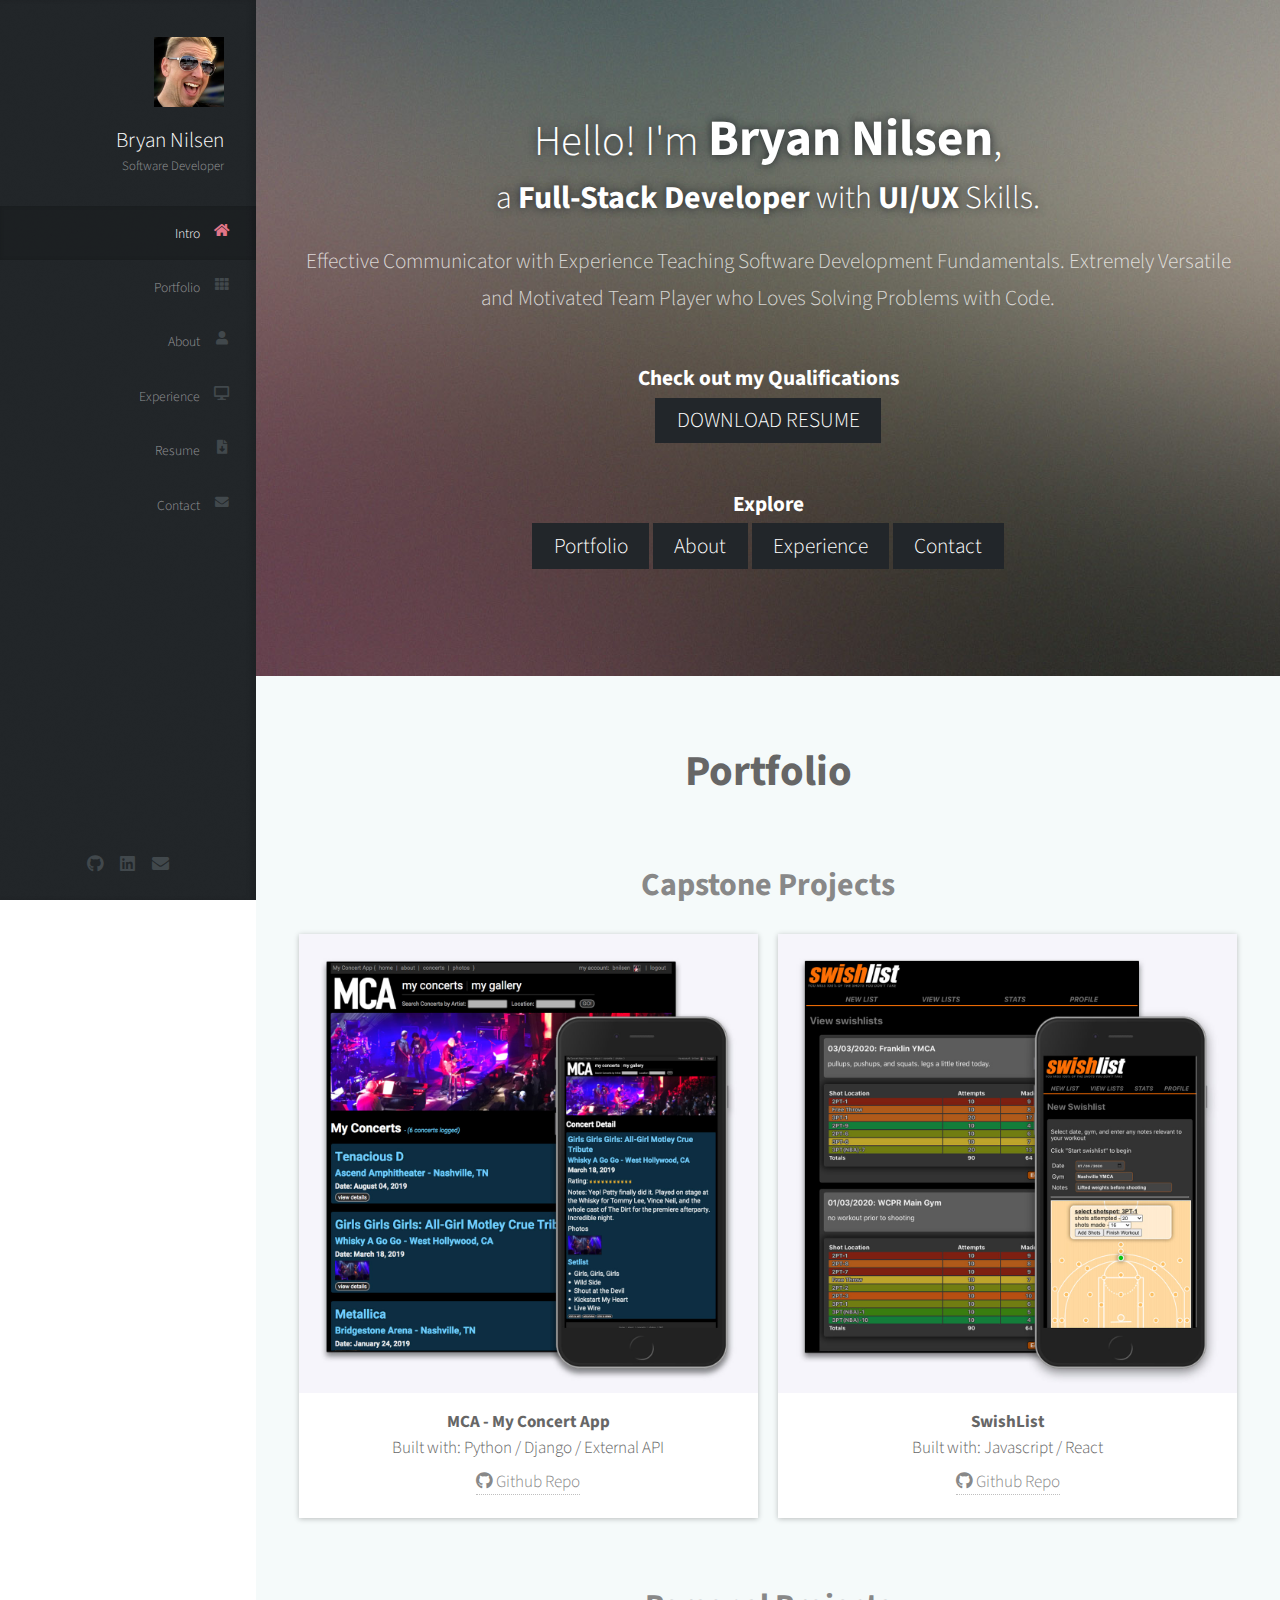
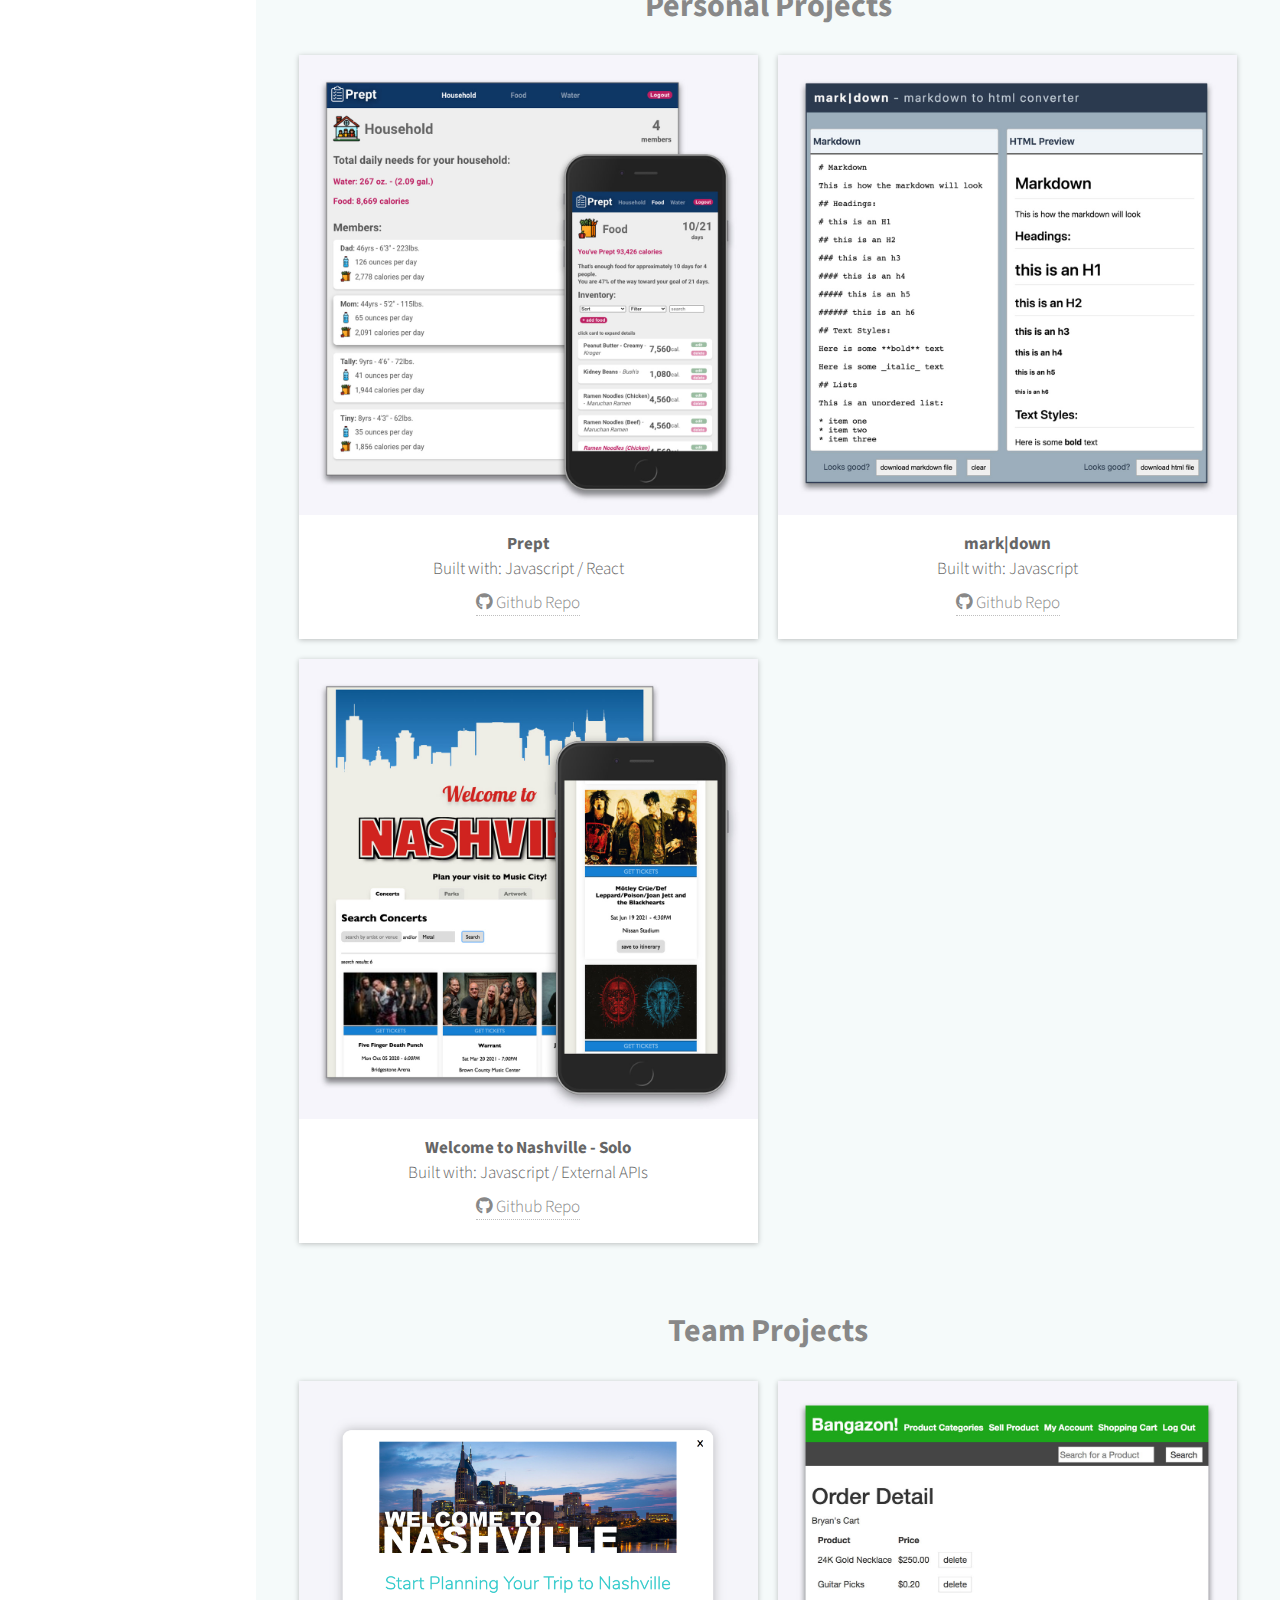
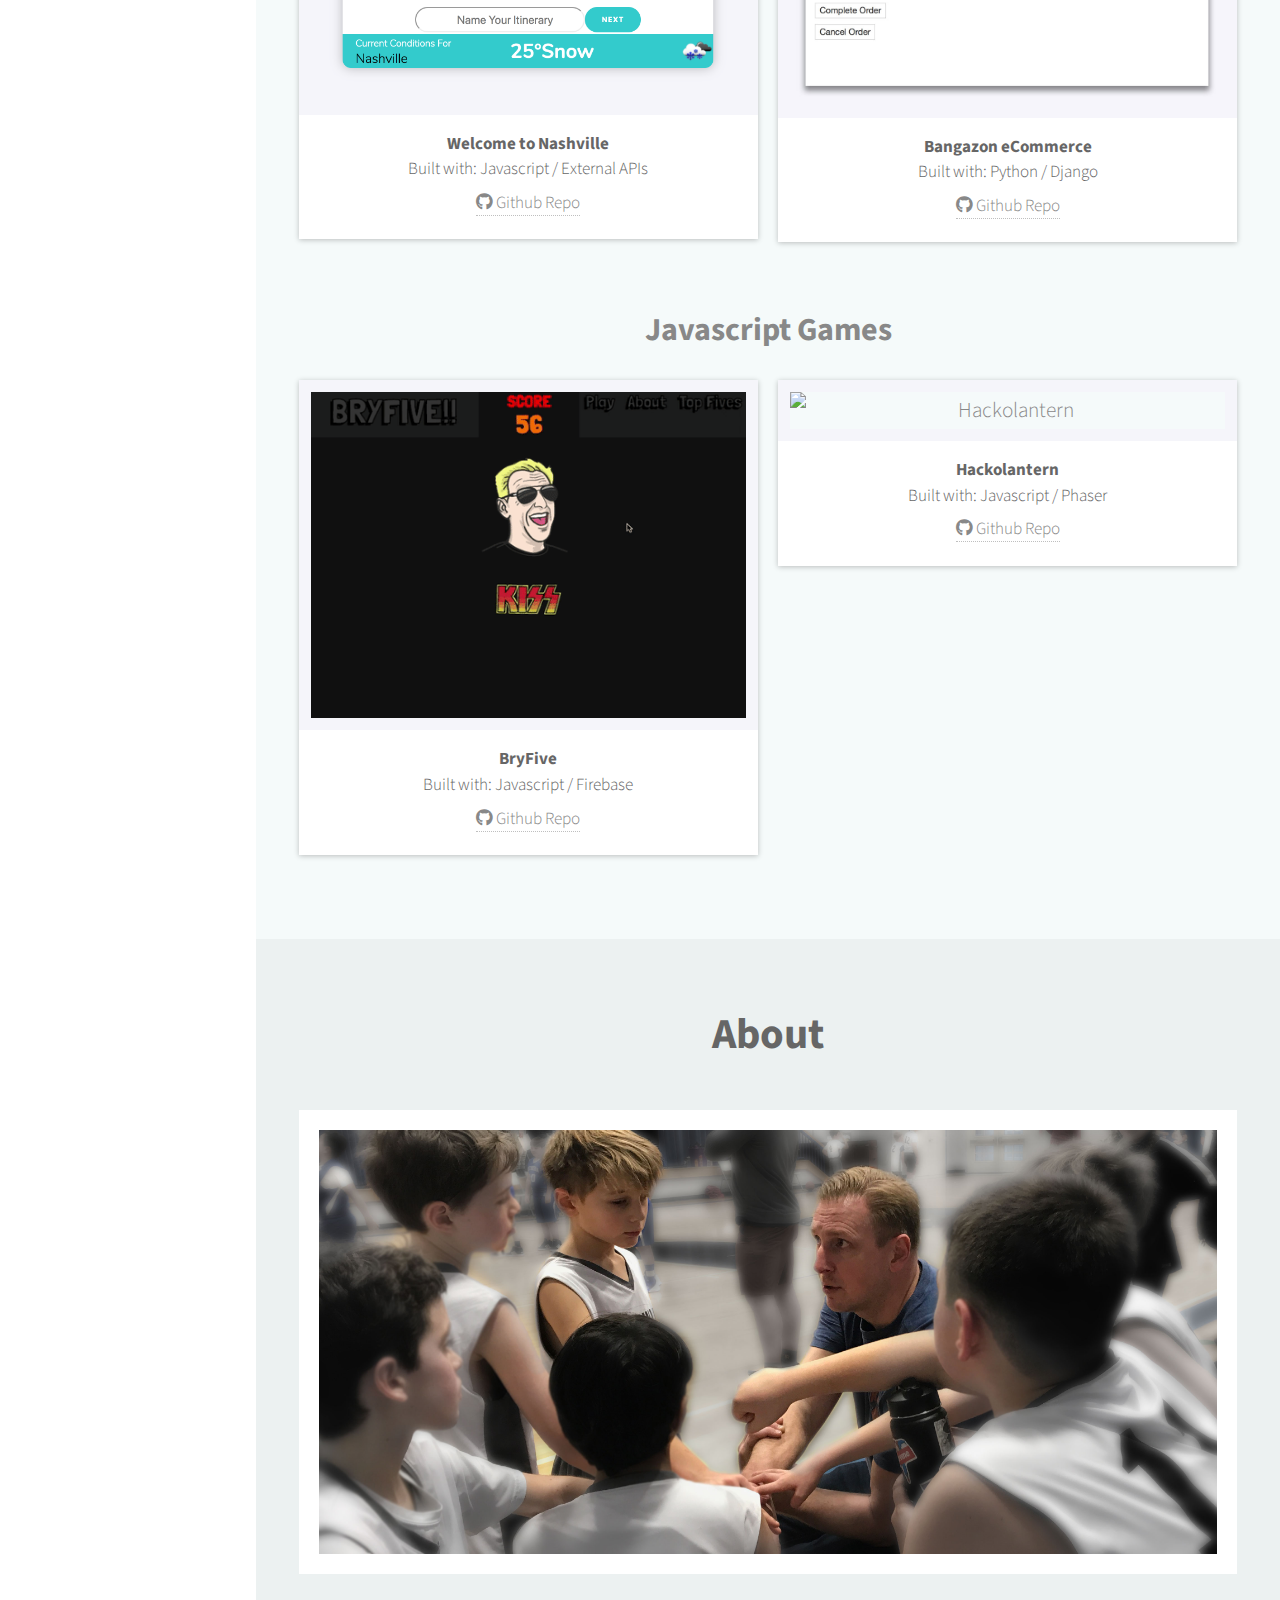
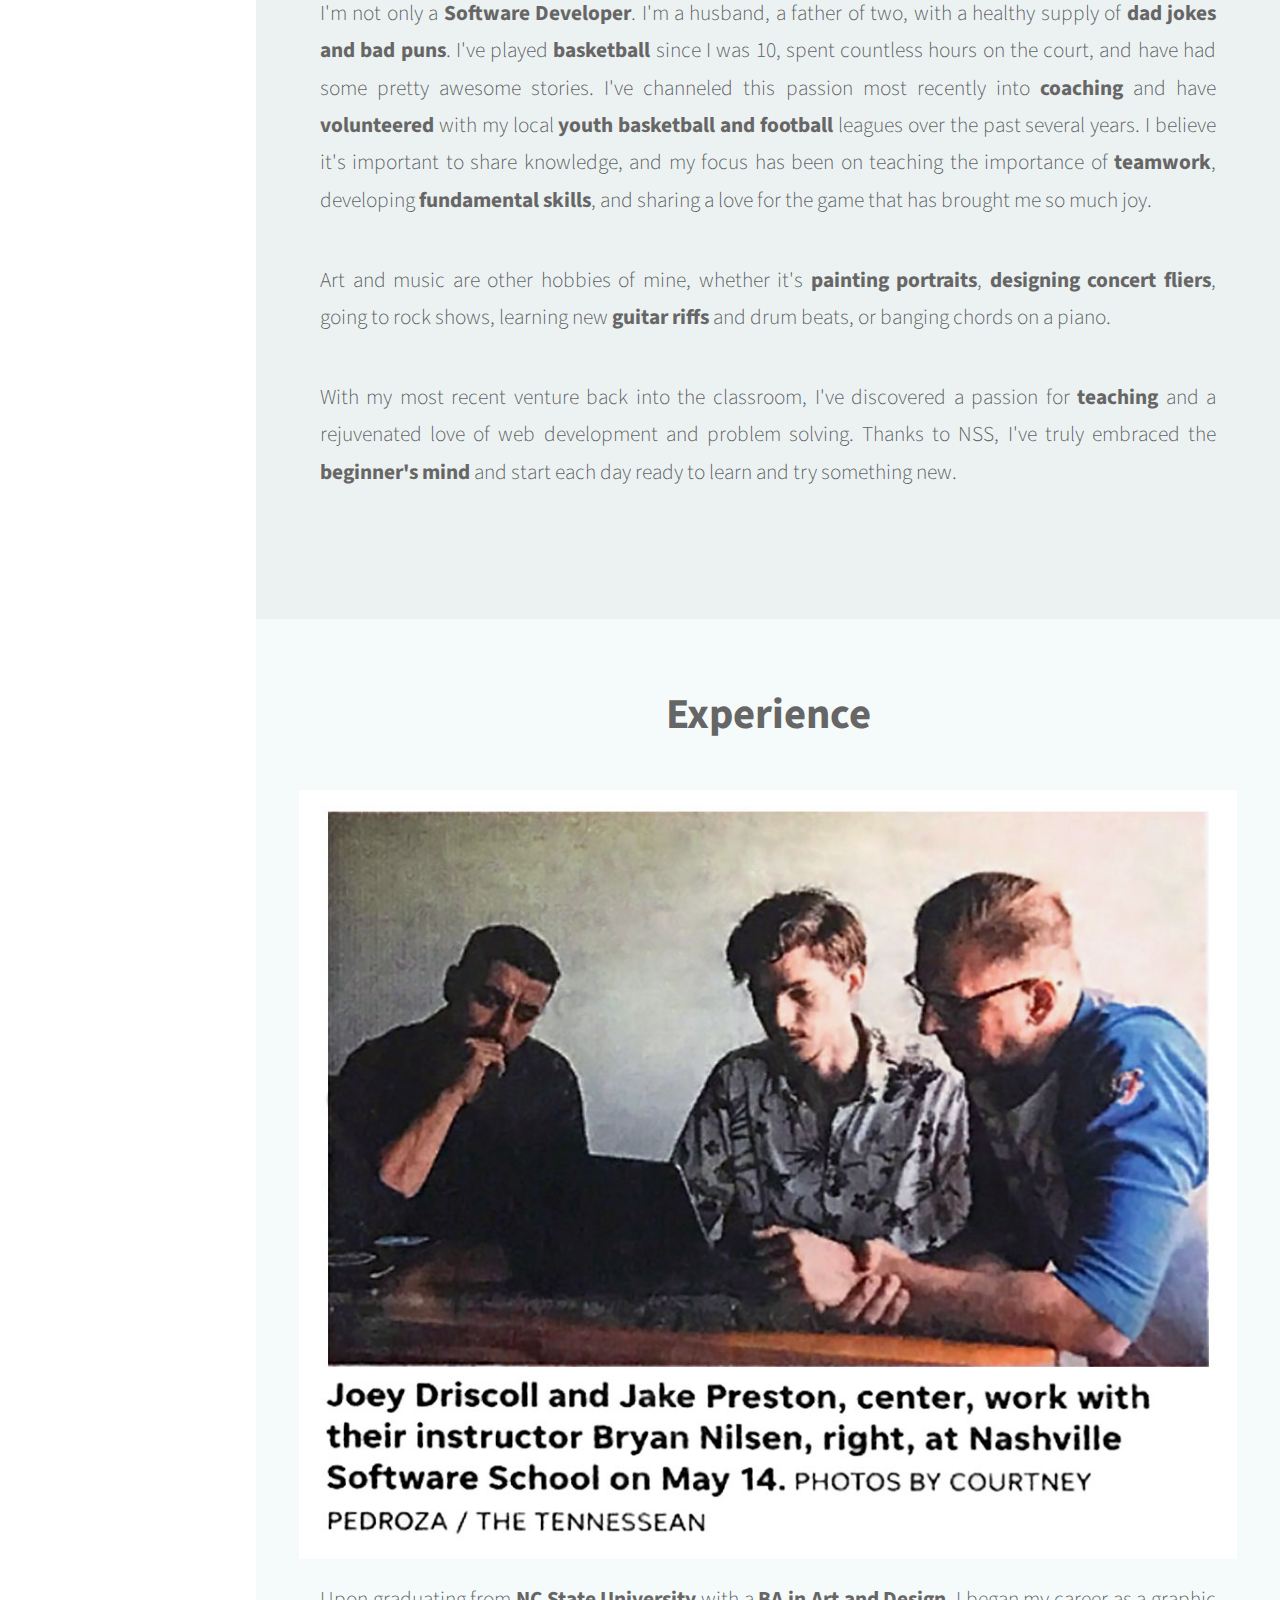
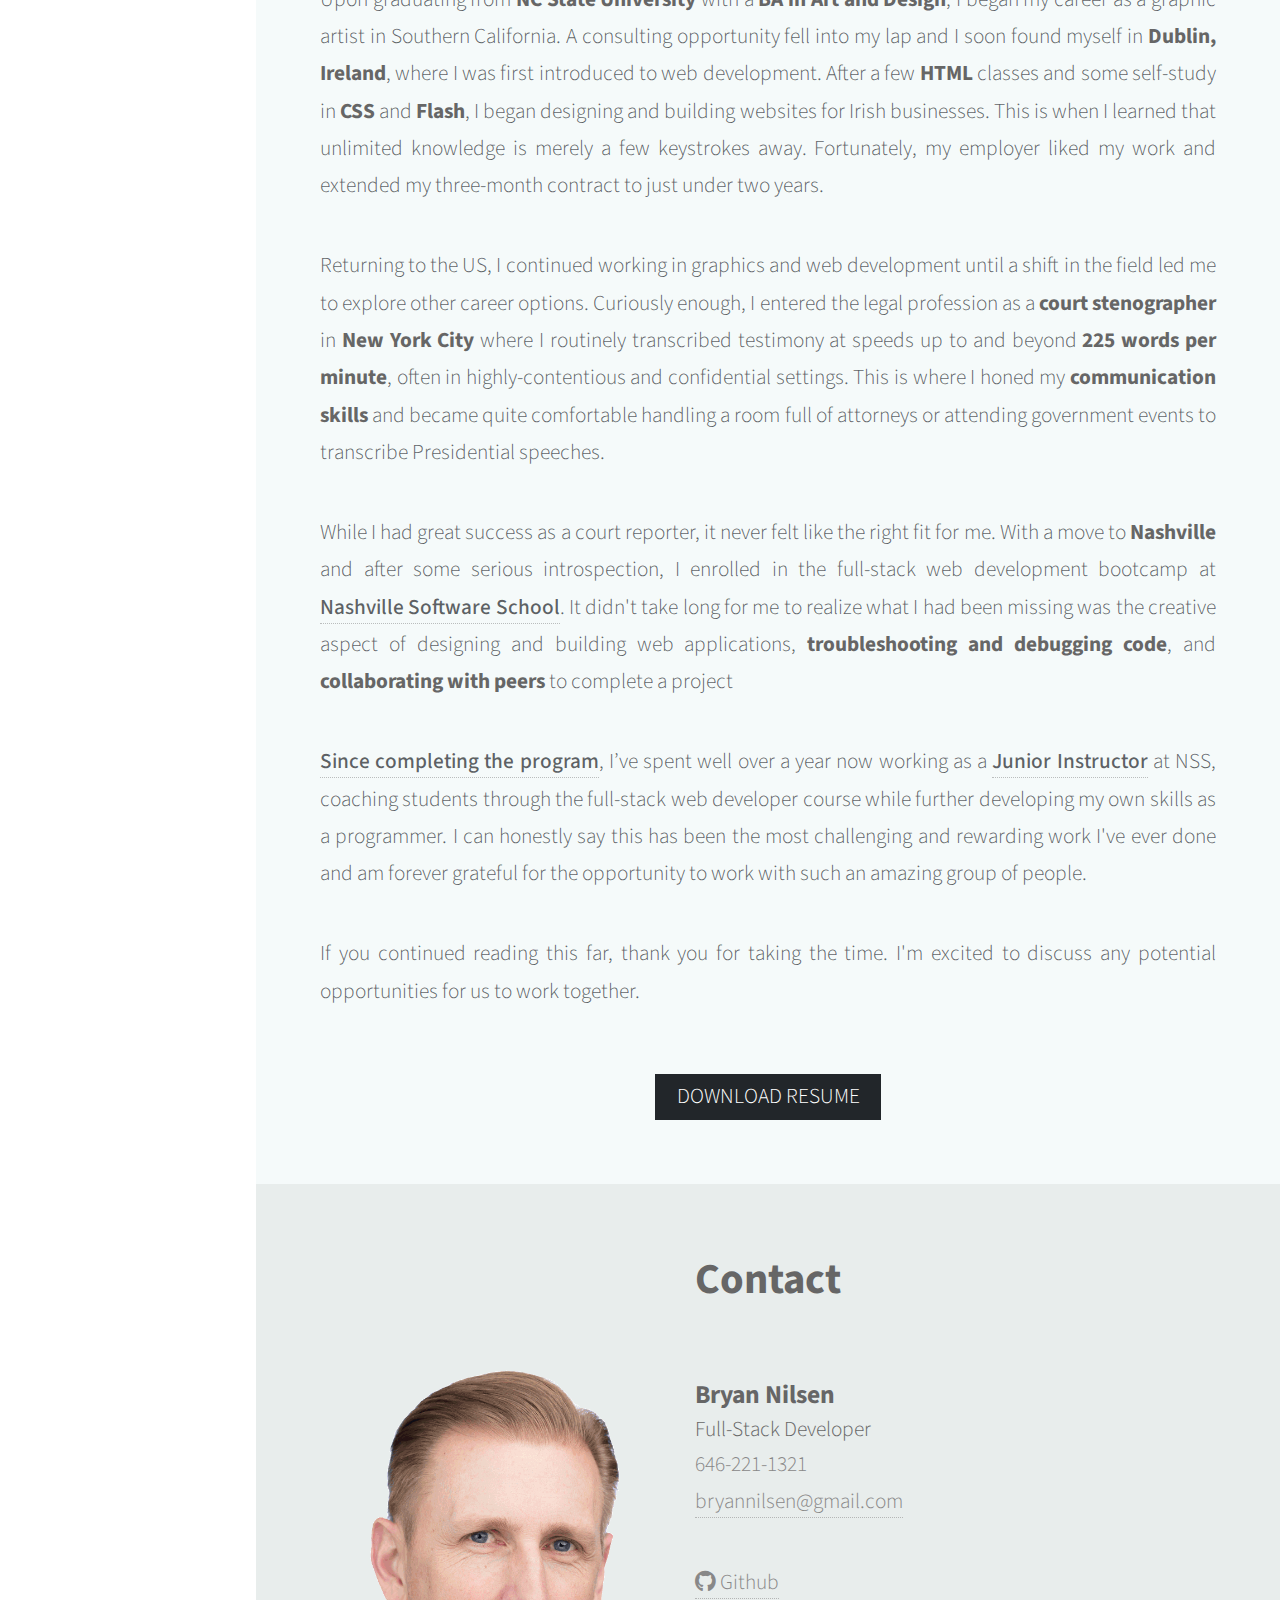
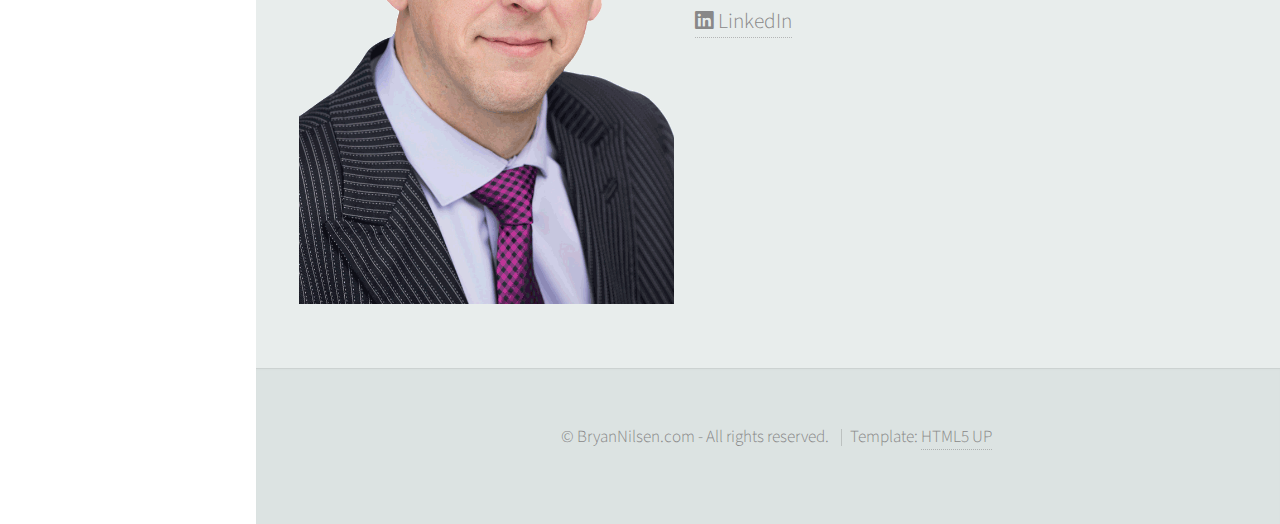
==== commit 77d74f26: "updated resume" ====
--- a/index.html
+++ b/index.html
@@ -65,7 +65,7 @@
 					<a href="https://www.linkedin.com/in/bryan-nilsen/" rel="noopener noreferrer" target="_blank" class="icon brands fa-linkedin"><span class="label">LinkedIn</span></a>
 				</li>
 				<li>
-					<a href="mailto:hire.bryannilsen.com?subject=Message from BryanNilsen.com" class="icon solid fa-envelope"><span class="label">Email</span></a>
+					<a href="mailto:bryannilsen@gmail.com?subject=Message from BryanNilsen.com" class="icon solid fa-envelope"><span class="label">Email</span></a>
 				</li>
 			</ul>
 		</div>
@@ -84,7 +84,7 @@
 					</p>
 				</header>
 				<p><strong>Check out my Qualifications</strong><br>
-					<a href="images/Bryan-Nilsen-Software-Developer.pdf" target="_blank" rel="noopener noreferrer" class="button scrolly">DOWNLOAD RESUME</a>
+					<a href="./images/Bryan-Nilsen-Software-Developer-Resume_2021.pdf" target="_blank" rel="noopener noreferrer" class="button scrolly">DOWNLOAD RESUME</a>
 				</p>
 				<strong>Explore</strong>
 				<div class="explore_btns">
@@ -273,7 +273,7 @@
 
 				</div>
 				<!-- Resume -->
-				<a id="resume" href="images/Bryan-Nilsen-Software-Developer.pdf" target="_blank" rel="noopener noreferrer" class="button scrolly">DOWNLOAD RESUME</a>
+				<a id="resume" href="./images/Bryan-Nilsen-Software-Developer-Resume_2021.pdf" target="_blank" rel="noopener noreferrer" class="button scrolly">DOWNLOAD RESUME</a>
 		</section>
 
 
